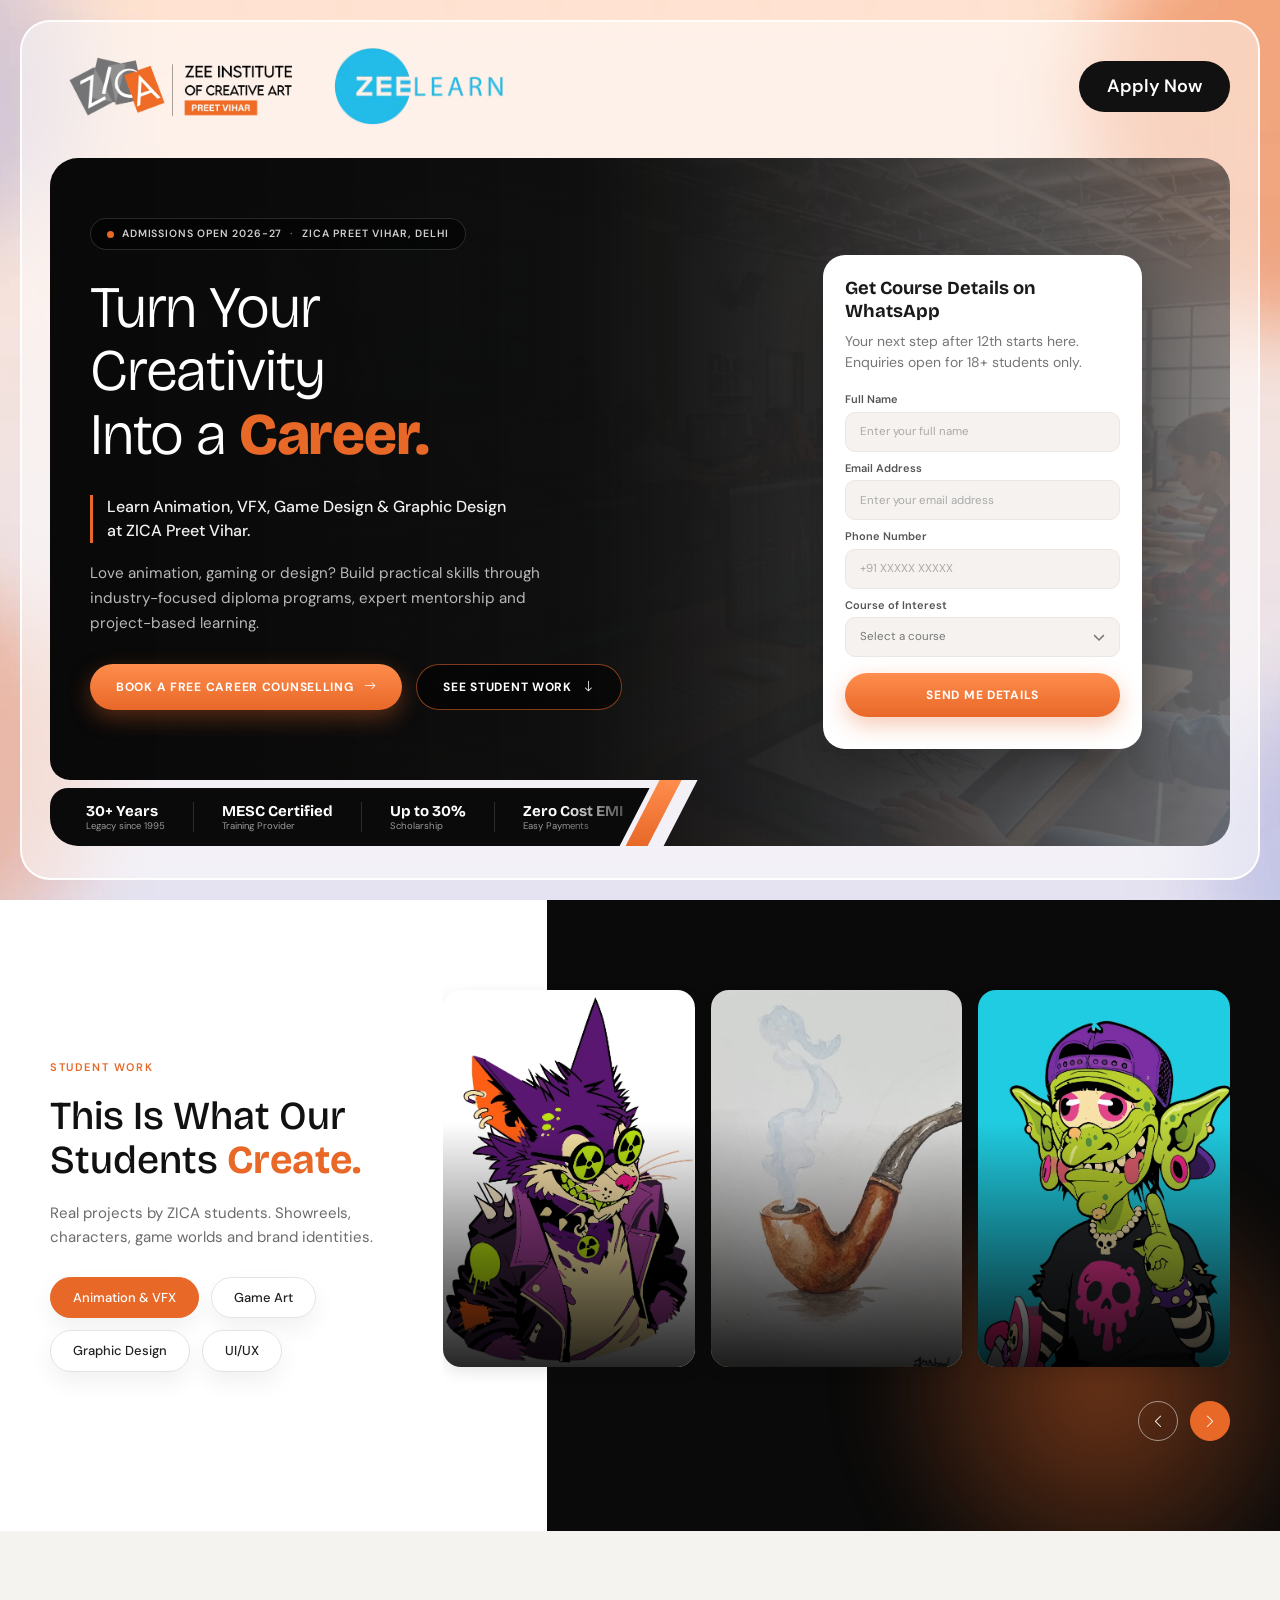
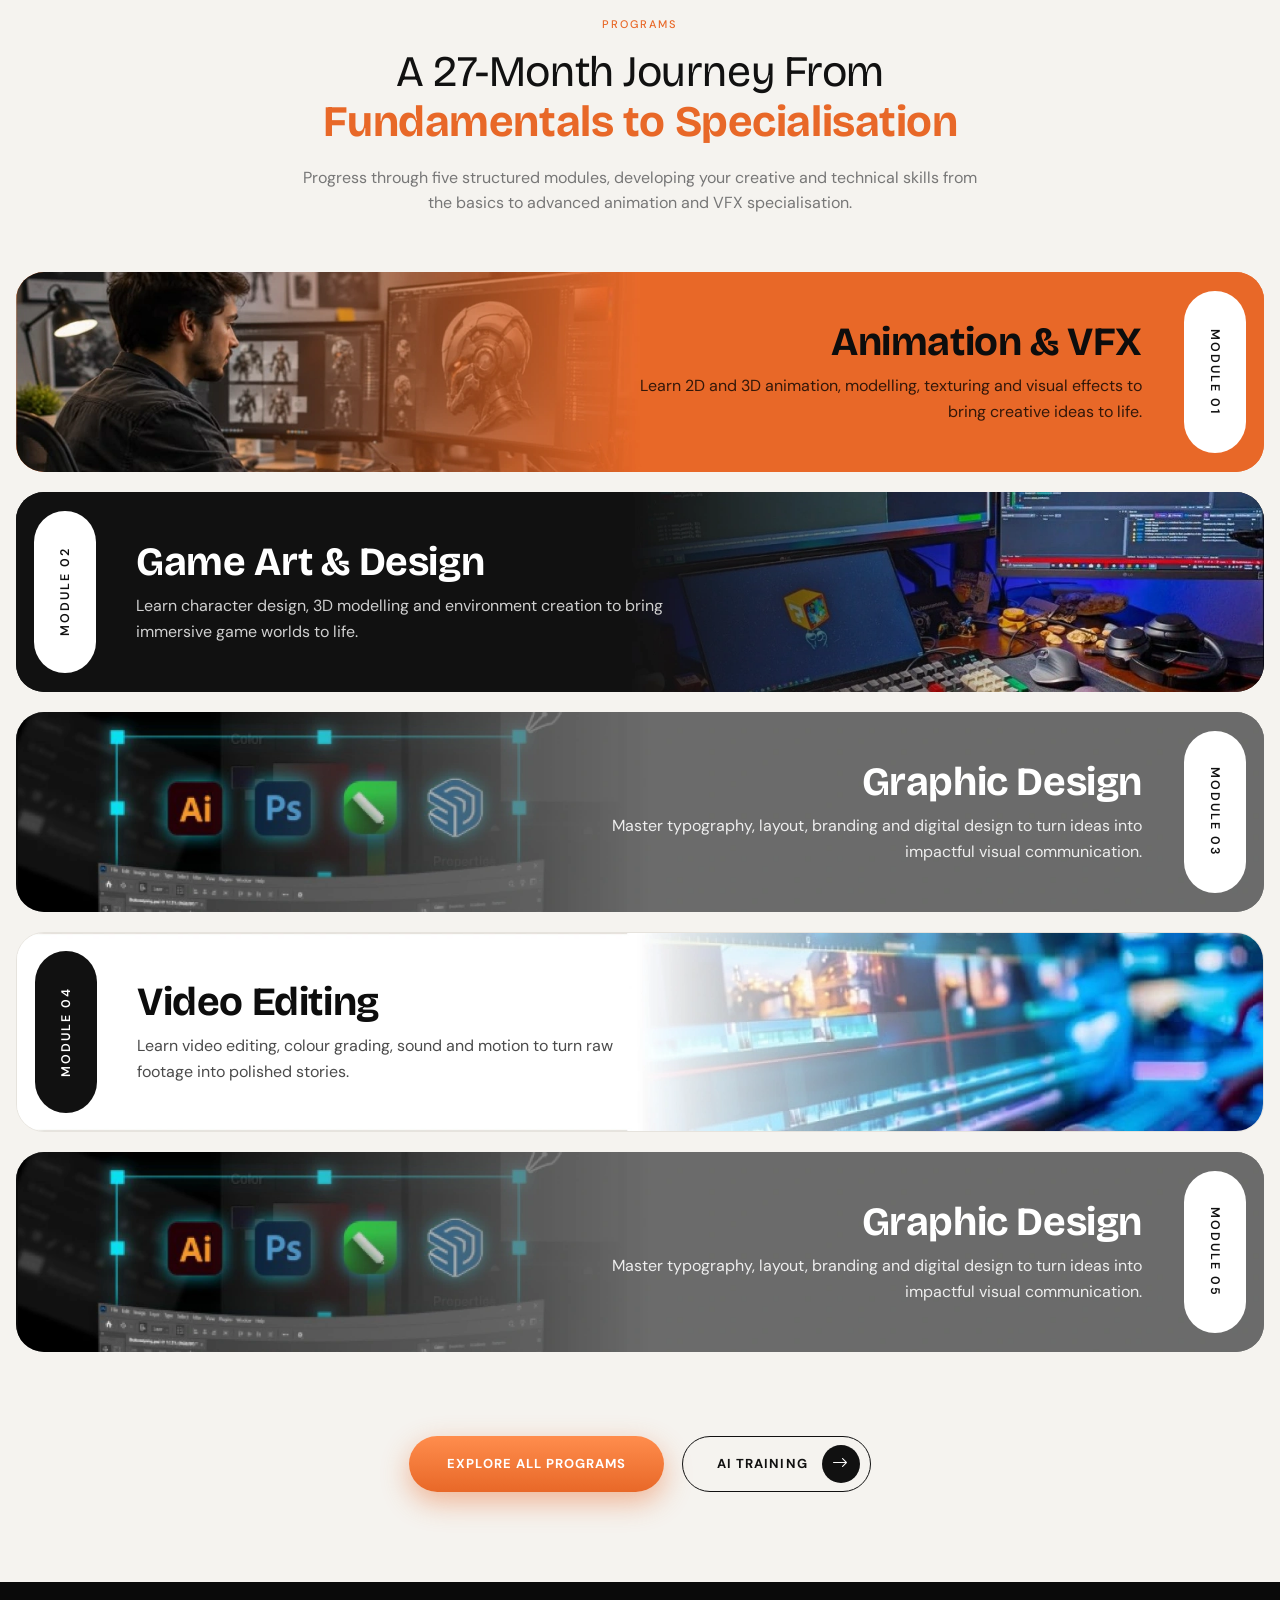
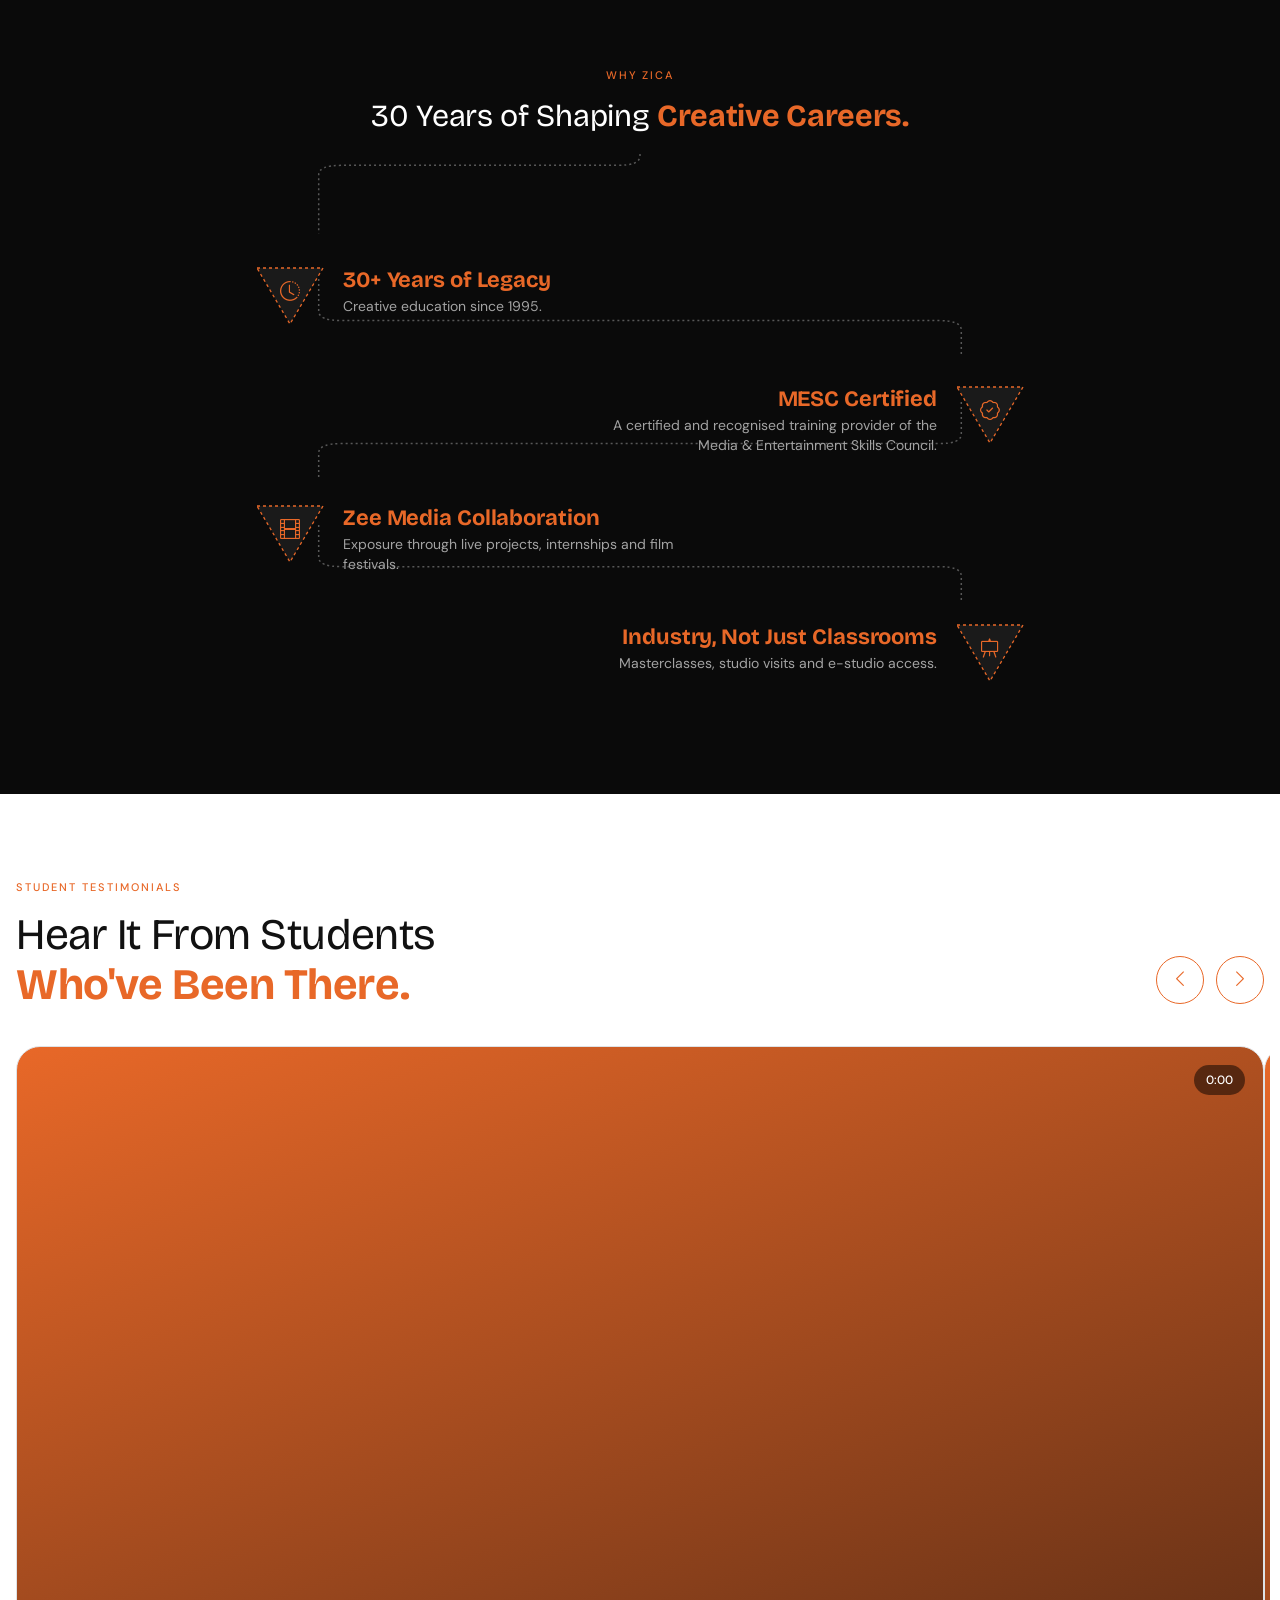
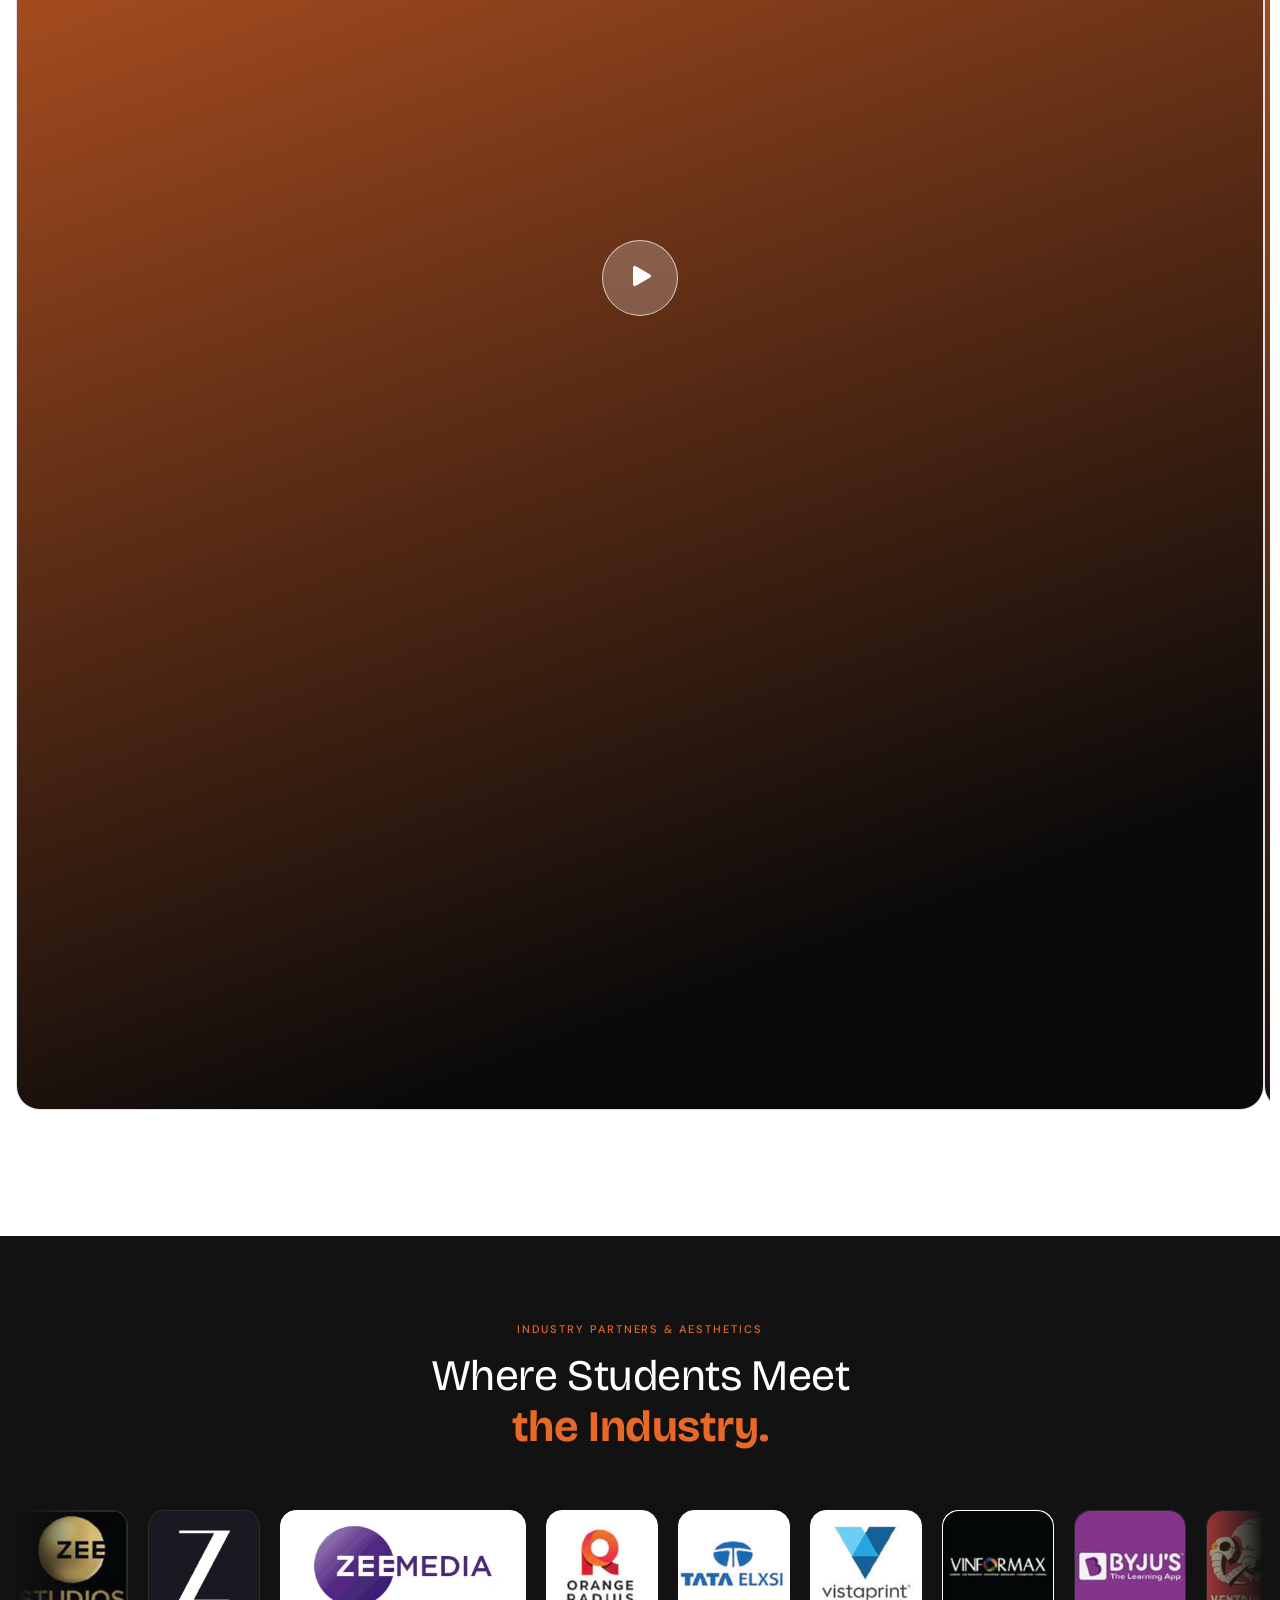
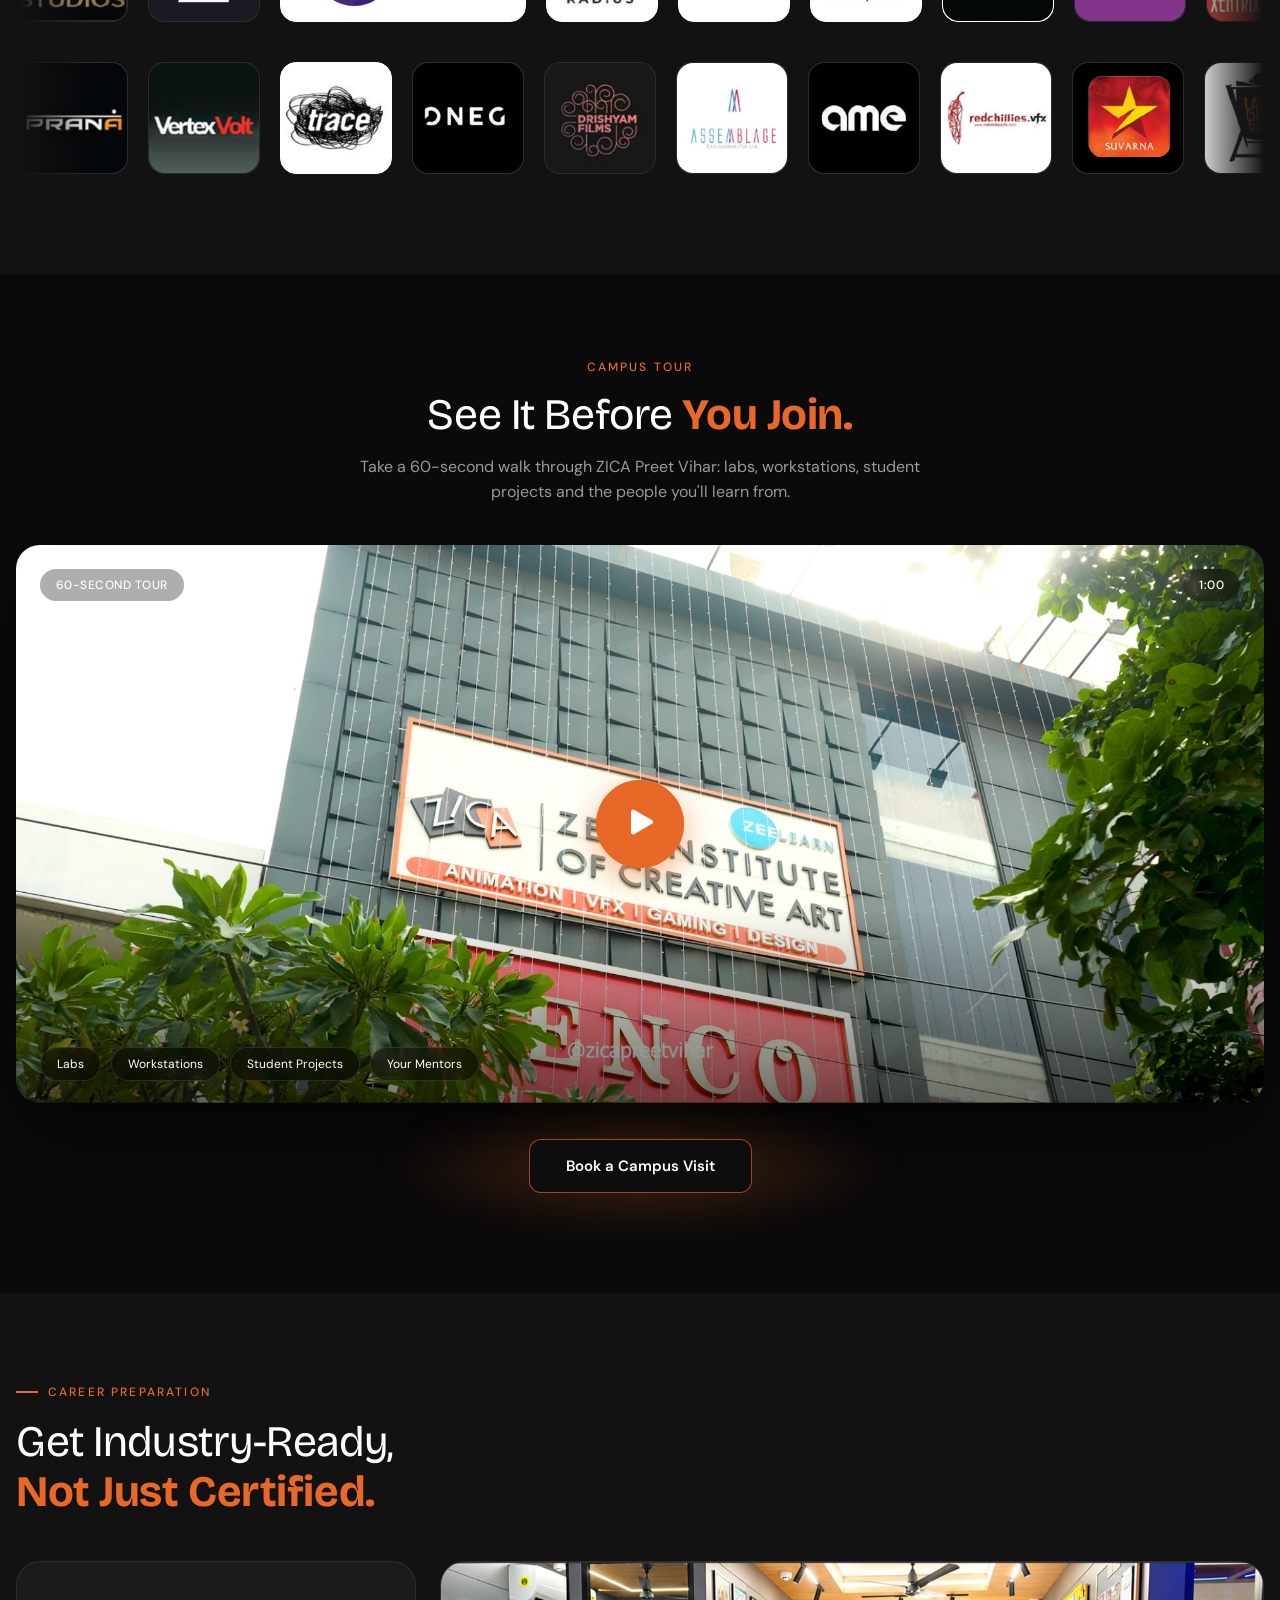
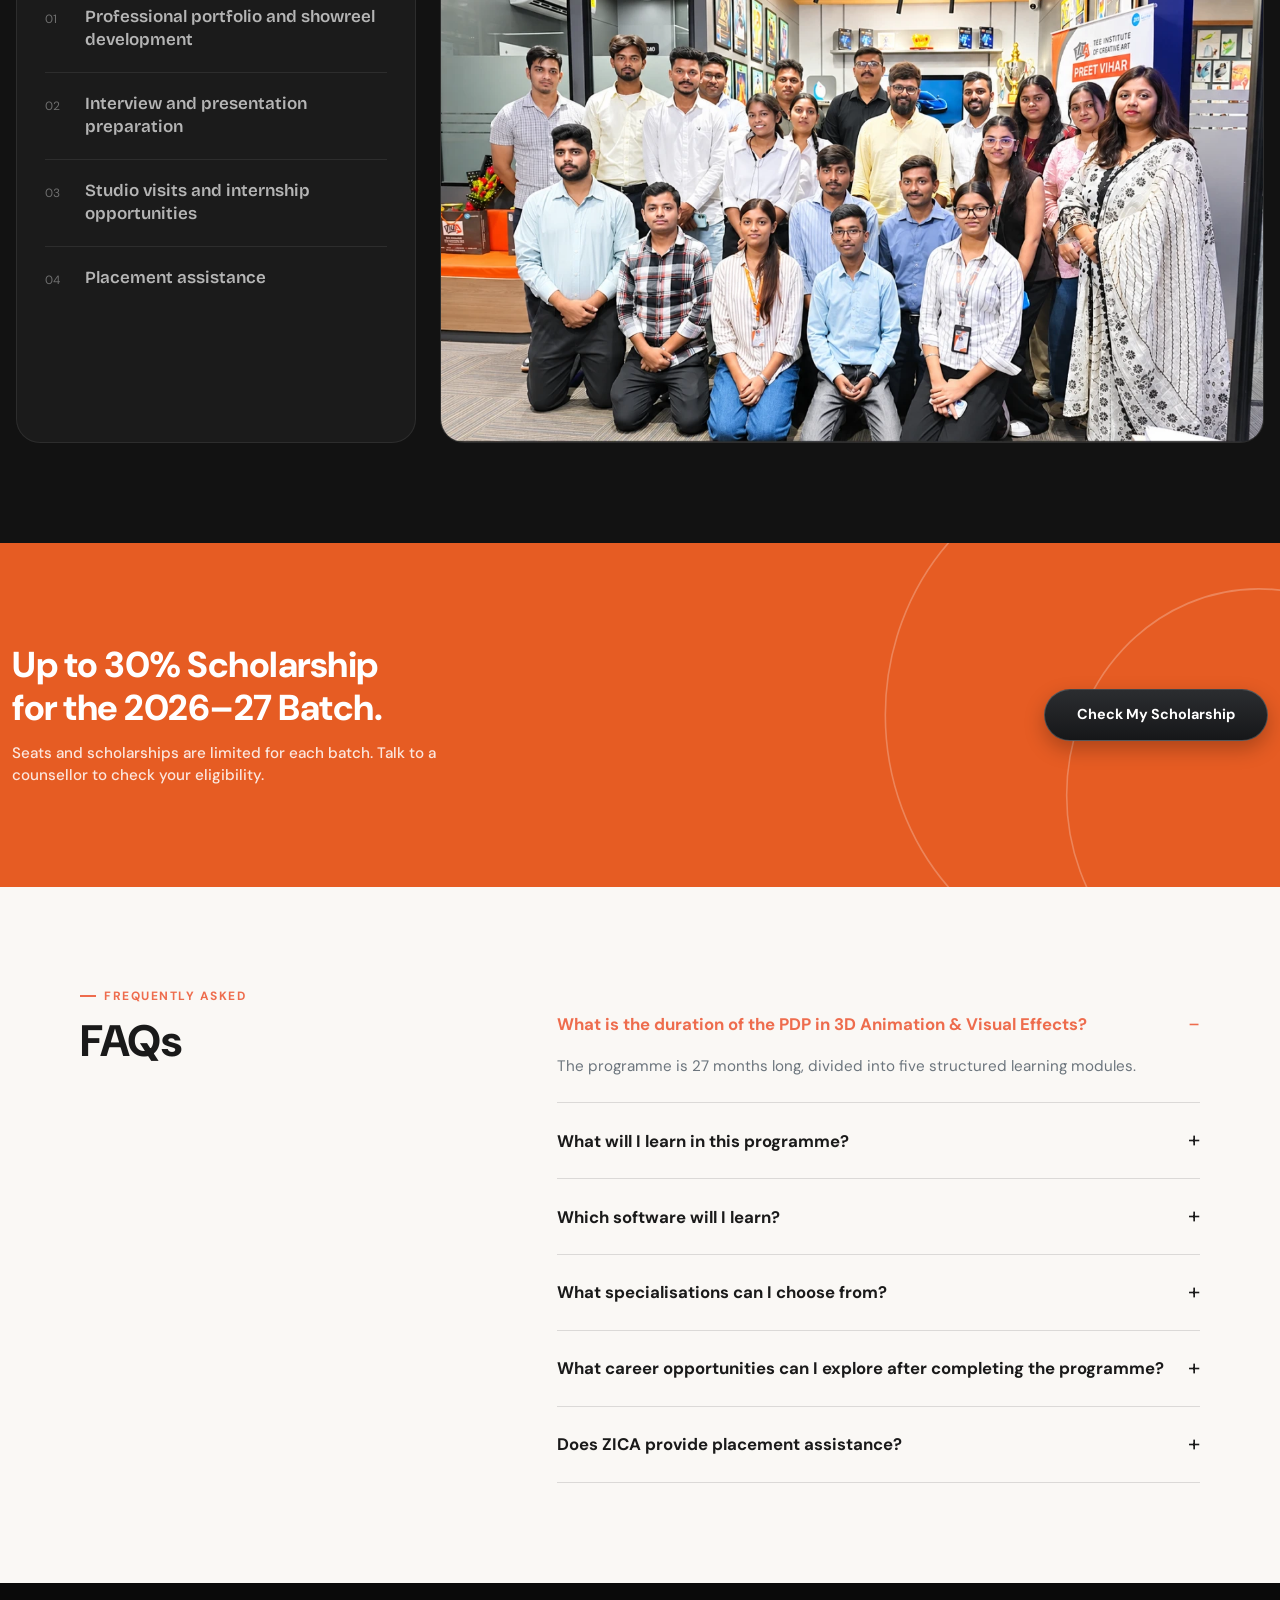
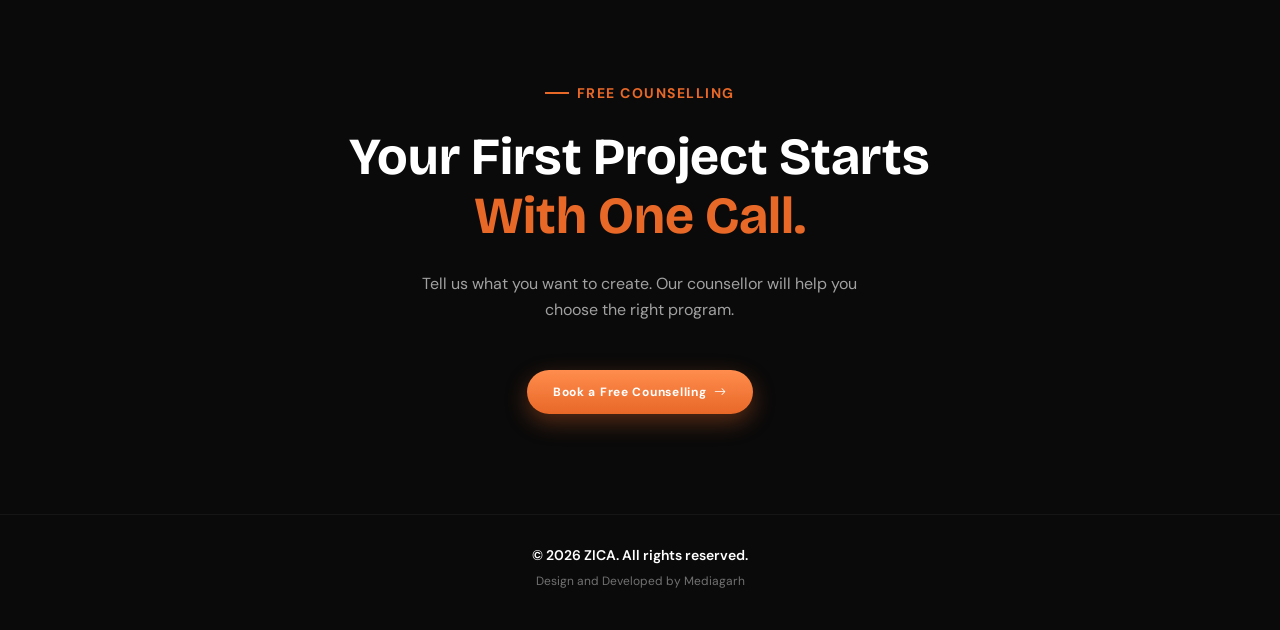
==== animation-courses/index.html @ 782e669f "add new changes" ====
<!doctype html>
<html lang="en">
  <head>
    <meta charset="UTF-8" />
    <meta name="viewport" content="width=device-width, initial-scale=1.0" />

    <!-- Primary Meta Tags -->
    <title>3D Animation &amp; VFX Courses in Delhi | ZICA Preet Vihar</title>
    <meta
      name="description"
      content="Enrol in ZICA Preet Vihar's 27-month PDP in 3D Animation & Visual Effects. Learn Maya, After Effects, Nuke, Substance Painter and more. MESC certified with placement assistance."
    />
    <meta
      name="keywords"
      content="3D animation course Delhi, VFX course Delhi, animation institute Preet Vihar, ZICA animation, visual effects course, Maya course Delhi, animation admission 2025"
    />
    <meta name="author" content="ZICA Preet Vihar" />
    <meta name="theme-color" content="#e86828" />

    <!-- Canonical -->
    <link rel="canonical" href="https://admission.zicapreetvihar.com/animation-courses/" />

    <!-- Favicon -->
    <link rel="icon" type="image/webp" href="../images/ZICA_Logo.webp" />
    <link rel="apple-touch-icon" href="../images/ZICA_Logo.webp" />

    <!-- Open Graph / Facebook -->
    <meta property="og:type" content="website" />
    <meta property="og:site_name" content="ZICA Preet Vihar" />
    <meta property="og:locale" content="en_IN" />
    <meta property="og:url" content="https://admission.zicapreetvihar.com/animation-courses/" />
    <meta property="og:title" content="3D Animation &amp; VFX Courses in Delhi | ZICA Preet Vihar" />
    <meta
      property="og:description"
      content="Enrol in ZICA Preet Vihar's 27-month PDP in 3D Animation & Visual Effects. Learn Maya, After Effects, Nuke, Substance Painter and more. MESC certified with placement assistance."
    />
    <meta property="og:image" content="https://admission.zicapreetvihar.com/images/Group_166.webp" />
    <meta property="og:image:alt" content="3D Animation and VFX course at ZICA Preet Vihar, Delhi" />

    <!-- Twitter Card -->
    <meta name="twitter:card" content="summary_large_image" />
    <meta name="twitter:title" content="3D Animation &amp; VFX Courses in Delhi | ZICA Preet Vihar" />
    <meta
      name="twitter:description"
      content="Enrol in ZICA Preet Vihar's 27-month PDP in 3D Animation & Visual Effects. Learn Maya, After Effects, Nuke, Substance Painter and more. MESC certified with placement assistance."
    />
    <meta name="twitter:image" content="https://admission.zicapreetvihar.com/images/Group_166.webp" />

    <!-- Google Tag Manager -->
    <script async src="https://www.googletagmanager.com/gtm.js?id=GTM-WV7SQ3TK"></script>
    <script>
      window.dataLayer = window.dataLayer || [];
      function gtag() {
        dataLayer.push(arguments);
      }
      gtag('js', new Date());
    </script>

    <link rel="preconnect" href="https://fonts.googleapis.com" />
    <link rel="preconnect" href="https://fonts.gstatic.com" crossorigin />
    <link
      href="https://fonts.googleapis.com/css2?family=Bricolage+Grotesque:opsz,wght@12..96,200..800&family=DM+Sans:ital,opsz,wght@0,9..40,100..1000;1,9..40,100..1000&display=swap"
      rel="stylesheet"
    />
    <!-- Bootstrap 5 CSS -->
    <link href="https://cdn.jsdelivr.net/npm/bootstrap@5.3.3/dist/css/bootstrap.min.css" rel="stylesheet" />
    <!-- Bootstrap Icons (arrows + chat icon) -->
    <link href="https://cdn.jsdelivr.net/npm/bootstrap-icons@1.11.3/font/bootstrap-icons.min.css" rel="stylesheet" />
    <!-- AOS CSS (required for animations) -->
    <link href="https://unpkg.com/aos@2.3.1/dist/aos.css" rel="stylesheet" />
    <link rel="stylesheet" href="https://cdn.jsdelivr.net/npm/swiper@11.1.14/swiper-bundle.min.css" />
    <link rel="stylesheet" href="./css/style.css" />
    <link rel="stylesheet" href="./css/responsive.css" />
  </head>
  <body>
    <!-- Google Tag Manager (noscript) -->
    <noscript>
      <iframe
        src="https://www.googletagmanager.com/ns.html?id=GTM-WV7SQ3TK"
        height="0"
        width="0"
        style="display: none; visibility: hidden"
      ></iframe>
    </noscript>

    <!-- ===== HERO SECTION ===== -->
    <section class="hero-section overflow-hidden">
      <!-- Glassmorphism Wrapper Container -->
      <div class="hero-glass-container">
        <!-- ===== HEADER / NAVBAR ===== -->
        <header class="hero-header d-flex align-items-center justify-content-between">
          <!-- Left: Logos -->
          <div class="header-logos d-flex align-items-center gap-3">
            <img src="./images/ZICA_Logo.webp" alt="ZICA Logo" class="logo-zica" />
            <img src="./images/image1.webp" alt="Zee Learn Logo" class="logo-zeelearn" />
          </div>
          <!-- Right: CTA Button -->
          <a href="#apply" class="btn-apply-now">Apply Now</a>
        </header>

        <main class="hero-wrap">
          <!-- Stage: card (with cutout) + strip sit together -->
          <div class="hero-stage">
            <!-- Main dark card (taller on the right, cutout bottom-left) -->
            <div class="hero-card">
              <div class="row align-items-center gx-lg-5 gy-4 hero-row">
                <!-- LEFT: Text -->
                <div class="col-lg-7 hero-left">
                  <span class="hero-badge" data-aos="fade-down">
                    <i class="dot"></i>
                    ADMISSIONS OPEN 2026-27
                    <span class="sep">·</span>
                    ZICA PREET VIHAR, DELHI
                  </span>

                  <h1 class="hero-title" data-aos="fade-up" data-aos-delay="100">
                    Turn Your <br />
                    Creativity <br />
                    Into a <span class="accent">Career.</span>
                  </h1>
                  <script>
                    (function () {
                      var params = new URLSearchParams(window.location.search);
                      var keyword = params.get('utm_keyword');
                      if (keyword) {
                        document.querySelector('.hero-title').textContent = decodeURIComponent(keyword);
                      }
                    })();
                  </script>
                  <p class="hero-quote" data-aos="fade-up" data-aos-delay="200">
                    Learn Animation, VFX, Game Design &amp; Graphic Design at ZICA Preet Vihar.
                  </p>

                  <p class="hero-desc" data-aos="fade-up" data-aos-delay="300">
                    Love animation, gaming or design? Build practical skills through industry-focused diploma programs,
                    expert mentorship and project-based learning.
                  </p>

                  <div class="hero-btns" data-aos="fade-up" data-aos-delay="400">
                    <a href="#enquiryForm" class="btn-orange">
                      BOOK A FREE CAREER COUNSELLING
                      <i class="bi bi-arrow-right"></i>
                    </a>
                    <a href="#enquiryForm" class="btn-outline-dark2">
                      SEE STUDENT WORK
                      <i class="bi bi-arrow-down"></i>
                    </a>
                  </div>
                </div>

                <!-- RIGHT: Form -->
                <div class="col-lg-5 col-xl-4 ms-xl-auto">
                  <div class="form-card" id="form" data-aos="fade-left" data-aos-delay="300">
                    <h3 class="form-title">Get Course Details on WhatsApp</h3>
                    <p class="form-tagline">
                      Your next step after 12th starts here. Enquiries open for 18+ students only.
                    </p>
                    <form id="enquiryForm">
                      <!-- page url is filled automatically by JS -->
                      <input type="hidden" name="page_url" id="pageUrl" />

                      <div class="mb-2">
                        <label class="form-label-sm">Full Name</label>
                        <input type="text" class="form-input" name="name" placeholder="Enter your full name" required />
                      </div>

                      <div class="mb-2">
                        <label class="form-label-sm">Email Address</label>
                        <input
                          type="email"
                          class="form-input"
                          name="email"
                          placeholder="Enter your email address"
                          required
                        />
                      </div>

                      <div class="mb-2">
                        <label class="form-label-sm">Phone Number</label>
                        <input
                          type="tel"
                          class="form-input"
                          name="phone"
                          placeholder="+91 XXXXX XXXXX"
                          pattern="[0-9+\s]{10,15}"
                          required
                        />
                      </div>

                      <div class="mb-3">
                        <label class="form-label-sm">Course of Interest</label>
                        <select class="form-input form-select-custom" name="course" required>
                          <option value="" selected disabled>Select a course</option>
                          <option value="Animation & VFX">Animation &amp; VFX</option>
                          <option value="Game Design">Game Design</option>
                          <option value="Graphic Design">Graphic Design</option>
                          <option value="Video Editing">Video Editing</option>
                        </select>
                      </div>

                      <button type="submit" id="submitBtn" class="btn-orange w-100 justify-content-center">
                        SEND ME DETAILS
                      </button>

                      <p id="formMsg" class="mt-2 mb-0 text-center" style="font-size: 13px"></p>
                    </form>
                  </div>
                </div>
              </div>
            </div>

            <!-- Strip that lives inside the cutout (desktop) / below card (mobile) -->
            <div class="hero-bottom" data-aos="fade-up" data-aos-delay="200">
              <div class="stats-strip">
                <div class="marquee">
                  <div class="marquee-track">
                    <!-- 4 identical groups; animation moves -25% = seamless loop -->
                    <div class="marquee-group">
                      <div class="stat"><strong>30+ Years</strong><span>Legacy since 1995</span></div>
                      <div class="stat"><strong>MESC Certified</strong><span>Training Provider</span></div>
                      <div class="stat"><strong>Up to 30%</strong><span>Scholarship</span></div>
                      <div class="stat"><strong>Zero Cost EMI</strong><span>Easy Payments</span></div>
                    </div>
                    <div class="marquee-group" aria-hidden="true">
                      <div class="stat"><strong>30+ Years</strong><span>Legacy since 1995</span></div>
                      <div class="stat"><strong>MESC Certified</strong><span>Training Provider</span></div>
                      <div class="stat"><strong>Up to 30%</strong><span>Scholarship</span></div>
                      <div class="stat"><strong>Zero Cost EMI</strong><span>Easy Payments</span></div>
                    </div>
                    <div class="marquee-group" aria-hidden="true">
                      <div class="stat"><strong>30+ Years</strong><span>Legacy since 1995</span></div>
                      <div class="stat"><strong>MESC Certified</strong><span>Training Provider</span></div>
                      <div class="stat"><strong>Up to 30%</strong><span>Scholarship</span></div>
                      <div class="stat"><strong>Zero Cost EMI</strong><span>Easy Payments</span></div>
                    </div>
                    <div class="marquee-group" aria-hidden="true">
                      <div class="stat"><strong>30+ Years</strong><span>Legacy since 1995</span></div>
                      <div class="stat"><strong>MESC Certified</strong><span>Training Provider</span></div>
                      <div class="stat"><strong>Up to 30%</strong><span>Scholarship</span></div>
                      <div class="stat"><strong>Zero Cost EMI</strong><span>Easy Payments</span></div>
                    </div>
                  </div>
                </div>
              </div>

              <!-- Orange slanted bars sitting inside the cutout gap (desktop only) -->
              <i class="slant-bar slant-bar-1"></i>
            </div>
          </div>
        </main>
      </div>
      <!-- /hero-glass-container -->
    </section>
    <!-- /hero-section -->
    <section class="student-work overflow-hidden" id="studentWork">
      <div class="custom-container">
        <div class="row align-items-center g-4 g-lg-0">
          <!-- LEFT CONTENT -->
          <div class="col-lg-4 sw-content" data-aos="fade-right">
            <span class="sw-eyebrow">Student Work</span>
            <h2 class="sw-title">This Is What Our Students <span class="sw-accent">Create.</span></h2>
            <p class="sw-text">
              Real projects by ZICA students. Showreels, characters, game worlds and brand identities.
            </p>

            <div class="sw-pills">
              <span class="sw-pill">Animation &amp; VFX</span>
              <span class="sw-pill">Game Art</span>
              <span class="sw-pill">Graphic Design</span>
              <span class="sw-pill">UI/UX</span>
            </div>
          </div>

          <!-- RIGHT SLIDER -->
          <div class="col-lg-8" data-aos="fade-left">
            <div class="sw-slider">
              <div class="sw-viewport">
                <div class="sw-track" id="swTrack">
                  <!-- Card 1 -->
                  <article class="sw-card">
                    <img
                      class="sw-video"
                      src="images/student-art-1.webp"
                      alt="Neon Dusk — 3D Showreel"
                      loading="lazy"
                    />
                  </article>

                  <!-- Card 2 -->
                  <article class="sw-card">
                    <img class="sw-video" src="images/student-art-2.webp" alt="Skyforge — Game World" loading="lazy" />
                  </article>

                  <!-- Card 3 -->
                  <article class="sw-card">
                    <img
                      class="sw-video"
                      src="images/student-art-3.webp"
                      alt="Aurora — Brand Identity"
                      loading="lazy"
                    />
                  </article>

                  <!-- Card 4 -->
                  <article class="sw-card">
                    <img class="sw-video" src="images/student-art-4.webp" alt="Pulse — App Design" loading="lazy" />
                  </article>
                </div>
              </div>

              <!-- ARROWS -->
              <div class="sw-arrows">
                <button type="button" class="sw-arrow sw-arrow--prev" id="swPrev" aria-label="Previous">
                  <i class="bi bi-chevron-left"></i>
                </button>
                <button type="button" class="sw-arrow sw-arrow--next" id="swNext" aria-label="Next">
                  <i class="bi bi-chevron-right"></i>
                </button>
              </div>
            </div>
          </div>
        </div>
      </div>
    </section>

    <section class="prog-section overflow-hidden" id="programs">
      <div class="container-1320">
        <!-- Heading -->
        <div class="prog-head text-center" data-aos="fade-up">
          <span class="prog-tag">PROGRAMS</span>
          <h2 class="prog-title">
            A 27-Month Journey From<br />
            <span class="accent"> Fundamentals to Specialisation</span>
          </h2>
          <p class="prog-sub">
            Progress through five structured modules, developing your creative and technical skills from the basics to
            advanced animation and VFX specialisation.
          </p>
        </div>

        <!-- Cards -->
        <div class="prog-list">
          <!-- 01 : orange / photo LEFT / badge RIGHT -->
          <a href="#" class="prog-card prog-card--orange prog-card--img-left" data-aos="fade-up">
            <img class="prog-bg" src="images/animation-img-1.webp" alt="" loading="lazy" />
            <span class="prog-badge">MODULE 01</span>
            <div class="prog-content">
              <h3 class="prog-card-title">Animation &amp; VFX</h3>
              <p class="prog-desc">
                Learn 2D and 3D animation, modelling, texturing and visual effects to bring creative ideas to life.
              </p>
            </div>
          </a>

          <!-- 02 : dark / photo RIGHT / badge LEFT -->
          <a href="#" class="prog-card prog-card--dark prog-card--img-right" data-aos="fade-up" data-aos-delay="100">
            <img class="prog-bg" src="images/animation-img-2.webp" alt="" loading="lazy" />
            <span class="prog-badge">MODULE 02</span>
            <div class="prog-content">
              <h3 class="prog-card-title">Game Art &amp; Design</h3>
              <p class="prog-desc">
                Learn character design, 3D modelling and environment creation to bring immersive game worlds to life.
              </p>
            </div>
          </a>

          <!-- 03 : gray / photo LEFT / badge RIGHT -->
          <a href="#" class="prog-card prog-card--gray prog-card--img-left" data-aos="fade-up" data-aos-delay="200">
            <img class="prog-bg" src="images/animation-img-3.webp" alt="" loading="lazy" />
            <span class="prog-badge">MODULE 03</span>
            <div class="prog-content">
              <h3 class="prog-card-title">Graphic Design</h3>
              <p class="prog-desc">
                Master typography, layout, branding and digital design to turn ideas into impactful visual
                communication.
              </p>
            </div>
          </a>

          <!-- 04 : white / photo RIGHT / badge LEFT -->
          <a href="#" class="prog-card prog-card--white prog-card--img-right" data-aos="fade-up" data-aos-delay="300">
            <img class="prog-bg" src="images/animation-img-4.webp" alt="" loading="lazy" />
            <span class="prog-badge">MODULE 04</span>
            <div class="prog-content">
              <h3 class="prog-card-title">Video Editing</h3>
              <p class="prog-desc">
                Learn video editing, colour grading, sound and motion to turn raw footage into polished stories.
              </p>
            </div>
          </a>
          <!-- 05: white / photo RIGHT / badge LEFT -->
          <a href="#" class="prog-card prog-card--gray prog-card--img-left" data-aos="fade-up" data-aos-delay="200">
            <img class="prog-bg" src="images/animation-img-3.webp" alt="" loading="lazy" />
            <span class="prog-badge">MODULE 05</span>
            <div class="prog-content">
              <h3 class="prog-card-title">Graphic Design</h3>
              <p class="prog-desc">
                Master typography, layout, branding and digital design to turn ideas into impactful visual
                communication.
              </p>
            </div>
          </a>
        </div>

        <!-- More programs -->
        <div class="prog-more text-center" data-aos="fade-up">
          <div class="prog-btns">
            <a href="#" class="prog-btn prog-btn--orange">EXPLORE ALL PROGRAMS</a>
            <a href="#" class="prog-btn prog-btn--outline">
              AI TRAINING
              <span class="prog-btn-icon"><i class="bi bi-arrow-right"></i></span>
            </a>
          </div>
        </div>
      </div>
    </section>
    <section class="why-section overflow-hidden" id="why-zica">
      <div class="container-1320">
        <div class="why-head" data-aos="fade-up">
          <span class="why-tag">WHY ZICA</span>
          <h2 class="why-title">30 Years of Shaping <span class="accent">Creative Careers.</span></h2>
        </div>

        <div class="why-timeline">
          <div class="why-line" data-aos="fade-in" data-aos-duration="1200">
            <picture>
              <source media="(max-width: 767.98px)" srcset="images/why-line-mobile.svg" />
              <img src="images/why-line.svg" alt="" />
            </picture>
          </div>

          <div class="why-item why-item--1" data-aos="fade-right">
            <div class="why-tri">
              <svg viewBox="0 0 68 58" preserveAspectRatio="none" aria-hidden="true">
                <polygon points="1,1 67,1 34,57" />
              </svg>
              <span class="why-icon"><i class="bi bi-clock-history"></i></span>
            </div>
            <div class="why-text">
              <h3 class="why-item-title">30+ Years of Legacy</h3>
              <p class="why-desc">Creative education since 1995.</p>
            </div>
          </div>

          <div class="why-item why-item--2 is-right" data-aos="fade-left">
            <div class="why-tri">
              <svg viewBox="0 0 68 58" preserveAspectRatio="none" aria-hidden="true">
                <polygon points="1,1 67,1 34,57" />
              </svg>
              <span class="why-icon"><i class="bi bi-patch-check"></i></span>
            </div>
            <div class="why-text">
              <h3 class="why-item-title">MESC Certified</h3>
              <p class="why-desc">
                A certified and recognised training provider of the Media &amp; Entertainment Skills Council.
              </p>
            </div>
          </div>

          <div class="why-item why-item--3" data-aos="fade-right">
            <div class="why-tri">
              <svg viewBox="0 0 68 58" preserveAspectRatio="none" aria-hidden="true">
                <polygon points="1,1 67,1 34,57" />
              </svg>
              <span class="why-icon"><i class="bi bi-film"></i></span>
            </div>
            <div class="why-text">
              <h3 class="why-item-title">Zee Media Collaboration</h3>
              <p class="why-desc">Exposure through live projects, internships and film festivals.</p>
            </div>
          </div>

          <div class="why-item why-item--4 is-right" data-aos="fade-left">
            <div class="why-tri">
              <svg viewBox="0 0 68 58" preserveAspectRatio="none" aria-hidden="true">
                <polygon points="1,1 67,1 34,57" />
              </svg>
              <span class="why-icon"><i class="bi bi-easel"></i></span>
            </div>
            <div class="why-text">
              <h3 class="why-item-title">Industry, Not Just Classrooms</h3>
              <p class="why-desc">Masterclasses, studio visits and e-studio access.</p>
            </div>
          </div>
        </div>
      </div>
    </section>

    <section class="tm-section overflow-hidden" id="testimonials">
      <div class="container-1320">
        <!-- Heading + arrows (arrows sit at the right end) -->
        <div class="tm-head" data-aos="fade-up">
          <div class="tm-head-text">
            <span class="tm-tag">STUDENT TESTIMONIALS</span>
            <h2 class="tm-title">
              Hear It From Students<br />
              <span class="accent">Who've Been There.</span>
            </h2>
          </div>

          <div class="tm-arrows">
            <button type="button" class="tm-arrow tm-prev" aria-label="Previous video">
              <i class="bi bi-chevron-left"></i>
            </button>
            <button type="button" class="tm-arrow tm-next" aria-label="Next video">
              <i class="bi bi-chevron-right"></i>
            </button>
          </div>
        </div>

        <!-- Video slider -->
        <div class="swiper tm-swiper" data-aos="fade-up" data-aos-delay="150">
          <div class="swiper-wrapper">
            <!-- ONE SLIDE = copy this block. Just change the video src -->
            <div class="swiper-slide">
              <div class="tm-card border">
                <video
                  class="tm-video"
                  src="images/test-video-1.mp4#t=0.1"
                  preload="metadata"
                  playsinline
                  disablepictureinpicture
                  controlslist="nodownload noplaybackrate noremoteplayback"
                  oncontextmenu="return false;"
                ></video>
                <span class="tm-time">0:00</span>
                <button type="button" class="tm-play" aria-label="Play video">
                  <i class="bi bi-play-fill"></i>
                </button>
              </div>
            </div>

            <div class="swiper-slide">
              <div class="tm-card border">
                <video
                  class="tm-video"
                  src="images/test-video-2.mp4#t=0.1"
                  preload="metadata"
                  playsinline
                  disablepictureinpicture
                  controlslist="nodownload noplaybackrate noremoteplayback"
                  oncontextmenu="return false;"
                ></video>
                <span class="tm-time">0:00</span>
                <button type="button" class="tm-play" aria-label="Play video">
                  <i class="bi bi-play-fill"></i>
                </button>
              </div>
            </div>

            <div class="swiper-slide">
              <div class="tm-card border">
                <video
                  class="tm-video"
                  src="images/test-video-3.mp4#t=0.1"
                  preload="metadata"
                  playsinline
                  disablepictureinpicture
                  controlslist="nodownload noplaybackrate noremoteplayback"
                  oncontextmenu="return false;"
                ></video>
                <span class="tm-time">0:00</span>
                <button type="button" class="tm-play" aria-label="Play video">
                  <i class="bi bi-play-fill"></i>
                </button>
              </div>
            </div>

            <div class="swiper-slide">
              <div class="tm-card border">
                <video
                  class="tm-video"
                  src="images/test-video-4.mp4#t=0.1"
                  preload="metadata"
                  playsinline
                  disablepictureinpicture
                  controlslist="nodownload noplaybackrate noremoteplayback"
                  oncontextmenu="return false;"
                ></video>
                <span class="tm-time">0:00</span>
                <button type="button" class="tm-play" aria-label="Play video">
                  <i class="bi bi-play-fill"></i>
                </button>
              </div>
            </div>
          </div>
        </div>

        <!-- Dots below the videos -->
        <div class="swiper-pagination tm-pagination"></div>
      </div>
    </section>

    <section class="partners-section overflow-hidden" id="partners">
      <div class="container-1320">
        <div class="partners-head text-center" data-aos="fade-up">
          <span class="partners-tag">INDUSTRY PARTNERS &amp; AESTHETICS</span>
          <h2 class="partners-title">
            Where Students Meet<br />
            <span class="accent">the Industry.</span>
          </h2>
        </div>

        <div class="logo-rows" data-aos="fade-up" data-aos-delay="150">
          <!-- ROW 1 : moves LEFT -->
          <div class="logo-row logo-row-left">
            <div class="logo-track">
              <div class="logo-group">
                <!--
              ONE LOGO = copy one <div class="logo-tile">
              - add class "light" for a white tile
              - add class "wide" for wide logos (like Zee Media)
              Add as many as you want. JS repeats them automatically for a seamless loop.
            -->
                <div class="logo-tile">
                  <img src="images/logo-img-1.webp" alt="Partner 1" />
                </div>
                <div class="logo-tile">
                  <img src="images/logo-img-2.webp" alt="Partner 2" />
                </div>
                <div class="logo-tile light wide">
                  <img src="images/logo-img-3.webp" alt="Partner 3" />
                </div>
                <div class="logo-tile light">
                  <img src="images/logo-img-4.webp" alt="Partner 4" />
                </div>
                <div class="logo-tile light">
                  <img src="images/logo-img-5.webp" alt="Partner 5" />
                </div>
                <div class="logo-tile light">
                  <img src="images/logo-img-6.webp" alt="Partner 6" />
                </div>
                <div class="logo-tile light">
                  <img src="images/logo-img-7.webp" alt="Partner 7" />
                </div>
                <div class="logo-tile">
                  <img src="images/logo-img-8.webp" alt="Partner 8" />
                </div>
                <div class="logo-tile">
                  <img src="images/logo-img-9.webp" alt="Partner 9" />
                </div>
                <div class="logo-tile">
                  <img src="images/logo-img-10.webp" alt="Partner 10" />
                </div>
                <div class="logo-tile">
                  <img src="images/logo-img-11.webp" alt="Partner 11" />
                </div>
                <div class="logo-tile light">
                  <img src="images/logo-img-12.webp" alt="Partner 12" />
                </div>
              </div>
            </div>
          </div>

          <!-- ROW 2 : moves RIGHT -->
          <div class="logo-row logo-row-right">
            <div class="logo-track">
              <div class="logo-group">
                <div class="logo-tile">
                  <img src="images/logo-img-13.webp" alt="Partner 13" />
                </div>
                <div class="logo-tile">
                  <img src="images/logo-img-14.webp" alt="Partner 14" />
                </div>
                <div class="logo-tile light">
                  <img src="images/logo-img-15.webp" alt="Partner 15" />
                </div>
                <div class="logo-tile">
                  <img src="images/logo-img-16.webp" alt="Partner 16" />
                </div>
                <div class="logo-tile">
                  <img src="images/logo-img-17.webp" alt="Partner 16" />
                </div>
                <div class="logo-tile">
                  <img src="images/logo-img-18.webp" alt="Partner 16" />
                </div>
                <div class="logo-tile">
                  <img src="images/logo-img-19.webp" alt="Partner 16" />
                </div>
                <div class="logo-tile">
                  <img src="images/logo-img-20.webp" alt="Partner 16" />
                </div>
                <div class="logo-tile">
                  <img src="images/logo-img-21.webp" alt="Partner 16" />
                </div>
                <div class="logo-tile">
                  <img src="images/logo-img-22.webp" alt="Partner 16" />
                </div>
                <div class="logo-tile">
                  <img src="images/logo-img-23.webp" alt="Partner 16" />
                </div>
                <div class="logo-tile">
                  <img src="images/logo-img-24.webp" alt="Partner 16" />
                </div>
                <div class="logo-tile">
                  <img src="images/logo-img-25.webp" alt="Partner 16" />
                </div>
                <div class="logo-tile">
                  <img src="images/logo-img-26.webp" alt="Partner 16" />
                </div>
                <div class="logo-tile">
                  <img src="images/logo-img-27.webp" alt="Partner 16" />
                </div>
                <div class="logo-tile">
                  <img src="images/logo-img-28.webp" alt="Partner 16" />
                </div>
                <div class="logo-tile">
                  <img src="images/logo-img-29.webp" alt="Partner 16" />
                </div>
                <div class="logo-tile">
                  <img src="images/logo-img-30.webp" alt="Partner 16" />
                </div>
                <div class="logo-tile">
                  <img src="images/logo-img-31.webp" alt="Partner 16" />
                </div>
              </div>
            </div>
          </div>
        </div>
      </div>
    </section>

    <section class="campus-section overflow-hidden" id="campus-tour">
      <div class="container-1320">
        <!-- Heading -->
        <div class="campus-head text-center" data-aos="fade-up">
          <span class="campus-tag">CAMPUS TOUR</span>
          <h2 class="campus-title">See It Before <span class="accent">You Join.</span></h2>
          <p class="campus-sub">
            Take a 60-second walk through ZICA Preet Vihar: labs, workstations, student projects and the people you'll
            learn from.
          </p>
        </div>

        <!-- Custom video -->
        <div class="campus-video" id="campusVideoWrap" data-aos="fade-up" data-aos-delay="150">
          <video
            id="campusVideo"
            class="campus-video-el"
            src="images/zica-video-2.mp4"
            poster="./images/zica-poster-img.webp"
            preload="metadata"
            playsinline
            disablepictureinpicture
            controlslist="nodownload noplaybackrate noremoteplayback"
            oncontextmenu="return false;"
          ></video>

          <span class="campus-badge campus-badge-left">60-SECOND TOUR</span>
          <span class="campus-badge campus-badge-right" id="campusTime">1:00</span>

          <!-- Custom play button -->
          <button type="button" class="campus-play" id="campusPlay" aria-label="Play campus tour video">
            <i class="bi bi-play-fill"></i>
          </button>

          <!-- Chips -->
          <div class="campus-chips">
            <span>Labs</span>
            <span>Workstations</span>
            <span>Student Projects</span>
            <span>Your Mentors</span>
          </div>
        </div>

        <!-- Glowing CTA -->
        <div class="campus-cta text-center" data-aos="fade-up" data-aos-delay="250">
          <a href="#enquiryForm" class="campus-btn">Book a Campus Visit</a>
        </div>
      </div>
    </section>

    <section class="career-section overflow-hidden" id="career-preparation">
      <div class="container-1320">
        <div class="career-head" data-aos="fade-up">
          <div class="career-tag"><span class="dash"></span>CAREER PREPARATION</div>
          <h2 class="career-title">
            Get Industry-Ready,<br />
            <span class="accent">Not Just Certified.</span>
          </h2>
        </div>

        <div class="row g-3 g-lg-4 align-items-stretch">
          <!-- List -->
          <div class="col-lg-4" data-aos="fade-right" data-aos-delay="100">
            <div class="career-list" id="careerList">
              <button type="button" class="career-item">
                <span class="num">01</span>
                <span class="txt">Professional portfolio and showreel development</span>
              </button>
              <button type="button" class="career-item">
                <span class="num">02</span>
                <span class="txt">Interview and presentation preparation</span>
              </button>
              <button type="button" class="career-item">
                <span class="num">03</span>
                <span class="txt">Studio visits and internship opportunities</span>
              </button>
              <button type="button" class="career-item">
                <span class="num">04</span>
                <span class="txt">Placement assistance</span>
              </button>
            </div>
          </div>

          <!-- Image (replace src with your image) -->
          <div class="col-lg-8" data-aos="fade-left" data-aos-delay="200">
            <div class="career-image">
              <img src="images/staff-img-1.webp" alt="ZICA Preet Vihar students and mentors" loading="lazy" />
            </div>
          </div>
        </div>
      </div>
    </section>
    <section class="scholarship-section overflow-hidden">
      <div class="container scholarship-container max-w-1320px">
        <div class="row align-items-center gy-4">
          <!-- Left Content -->
          <div class="col-lg-8" data-aos="fade-right" data-aos-duration="1000" data-aos-once="true">
            <h2 class="scholarship-title">Up to 30% Scholarship<br />for the 2026–27 Batch.</h2>
            <p class="scholarship-subtitle">
              Seats and scholarships are limited for each batch. Talk to a counsellor to check your eligibility.
            </p>
          </div>

          <!-- Right Action Button -->
          <div
            class="col-lg-4 text-lg-end text-start"
            data-aos="fade-left"
            data-aos-duration="1000"
            data-aos-delay="200"
            data-aos-once="true"
          >
            <a href="#" class="btn-scholarship">Check My Scholarship</a>
          </div>
        </div>
      </div>
    </section>
    <section class="faq-section overflow-hidden">
      <div class="container custom-container max-w-1320px">
        <div class="row gy-5">
          <!-- Left Column: Title -->
          <div class="col-lg-5" data-aos="fade-right" data-aos-duration="1000" data-aos-once="true">
            <div class="faq-subheading">Frequently Asked</div>
            <h2 class="faq-title">FAQs</h2>
          </div>

          <!-- Right Column: Accordion -->
          <div class="col-lg-7" data-aos="fade-left" data-aos-duration="1000" data-aos-delay="200" data-aos-once="true">
            <div class="accordion custom-accordion" id="faqAccordion">
              <!-- Item 1 (Expanded by Default) -->
              <div
                class="accordion-item"
                data-aos="fade-up"
                data-aos-duration="800"
                data-aos-delay="300"
                data-aos-once="true"
              >
                <h3 class="accordion-header" id="headingOne">
                  <button
                    class="accordion-button"
                    type="button"
                    data-bs-toggle="collapse"
                    data-bs-target="#collapseOne"
                    aria-expanded="true"
                    aria-controls="collapseOne"
                  >
                    What is the duration of the PDP in 3D Animation &amp; Visual Effects?
                  </button>
                </h3>
                <div
                  id="collapseOne"
                  class="accordion-collapse collapse show"
                  aria-labelledby="headingOne"
                  data-bs-parent="#faqAccordion"
                >
                  <div class="accordion-body">
                    The programme is 27 months long, divided into five structured learning modules.
                  </div>
                </div>
              </div>

              <!-- Item 2 -->
              <div
                class="accordion-item"
                data-aos="fade-up"
                data-aos-duration="800"
                data-aos-delay="400"
                data-aos-once="true"
              >
                <h3 class="accordion-header" id="headingTwo">
                  <button
                    class="accordion-button collapsed"
                    type="button"
                    data-bs-toggle="collapse"
                    data-bs-target="#collapseTwo"
                    aria-expanded="false"
                    aria-controls="collapseTwo"
                  >
                    What will I learn in this programme?
                  </button>
                </h3>
                <div
                  id="collapseTwo"
                  class="accordion-collapse collapse"
                  aria-labelledby="headingTwo"
                  data-bs-parent="#faqAccordion"
                >
                  <div class="accordion-body">
                    You will learn drawing, character design, 3D modelling, texturing, rigging, animation, lighting,
                    dynamics and visual effects.
                  </div>
                </div>
              </div>

              <!-- Item 3 -->
              <div
                class="accordion-item"
                data-aos="fade-up"
                data-aos-duration="800"
                data-aos-delay="500"
                data-aos-once="true"
              >
                <h3 class="accordion-header" id="headingThree">
                  <button
                    class="accordion-button collapsed"
                    type="button"
                    data-bs-toggle="collapse"
                    data-bs-target="#collapseThree"
                    aria-expanded="false"
                    aria-controls="collapseThree"
                  >
                    Which software will I learn?
                  </button>
                </h3>
                <div
                  id="collapseThree"
                  class="accordion-collapse collapse"
                  aria-labelledby="headingThree"
                  data-bs-parent="#faqAccordion"
                >
                  <div class="accordion-body">
                    The curriculum includes Autodesk Maya, Adobe Photoshop, Illustrator, Premiere Pro, After Effects,
                    Arnold, Nuke, Substance Painter and other specialised tools.
                  </div>
                </div>
              </div>

              <!-- Item 4 -->
              <div
                class="accordion-item"
                data-aos="fade-up"
                data-aos-duration="800"
                data-aos-delay="600"
                data-aos-once="true"
              >
                <h3 class="accordion-header" id="headingFour">
                  <button
                    class="accordion-button collapsed"
                    type="button"
                    data-bs-toggle="collapse"
                    data-bs-target="#collapseFour"
                    aria-expanded="false"
                    aria-controls="collapseFour"
                  >
                    What specialisations can I choose from?
                  </button>
                </h3>
                <div
                  id="collapseFour"
                  class="accordion-collapse collapse"
                  aria-labelledby="headingFour"
                  data-bs-parent="#faqAccordion"
                >
                  <div class="accordion-body">
                    You can choose one of four specialisations: Modelling &amp; Texturing, Lighting &amp; Shading,
                    Character Animation or Visual Effects.
                  </div>
                </div>
              </div>

              <!-- Item 5 -->
              <div
                class="accordion-item"
                data-aos="fade-up"
                data-aos-duration="800"
                data-aos-delay="700"
                data-aos-once="true"
              >
                <h3 class="accordion-header" id="headingFive">
                  <button
                    class="accordion-button collapsed"
                    type="button"
                    data-bs-toggle="collapse"
                    data-bs-target="#collapseFive"
                    aria-expanded="false"
                    aria-controls="collapseFive"
                  >
                    What career opportunities can I explore after completing the programme?
                  </button>
                </h3>
                <div
                  id="collapseFive"
                  class="accordion-collapse collapse"
                  aria-labelledby="headingFive"
                  data-bs-parent="#faqAccordion"
                >
                  <div class="accordion-body">
                    You can explore career paths such as 3D Modelling Artist, Character Animator, Texture Artist,
                    Lighting Artist, VFX Artist, and Compositing Artist.
                  </div>
                </div>
              </div>

              <!-- Item 6 -->
              <div
                class="accordion-item"
                data-aos="fade-up"
                data-aos-duration="800"
                data-aos-delay="800"
                data-aos-once="true"
              >
                <h3 class="accordion-header" id="headingSix">
                  <button
                    class="accordion-button collapsed"
                    type="button"
                    data-bs-toggle="collapse"
                    data-bs-target="#collapseSix"
                    aria-expanded="false"
                    aria-controls="collapseSix"
                  >
                    Does ZICA provide placement assistance?
                  </button>
                </h3>
                <div
                  id="collapseSix"
                  class="accordion-collapse collapse"
                  aria-labelledby="headingSix"
                  data-bs-parent="#faqAccordion"
                >
                  <div class="accordion-body">
                    Yes, ZICA provides placement assistance to help students prepare for relevant career opportunities.
                    Employment is not guaranteed.
                  </div>
                </div>
              </div>
            </div>
          </div>
        </div>
      </div>
    </section>
    <!-- Free Counselling Section -->
    <section class="counselling-section overflow-hidden">
      <div class="custom-container max-w-1320px">
        <div class="row justify-content-center">
          <!-- Centered Content -->
          <div class="col-lg-8 col-xl-7 text-center" data-aos="fade-up" data-aos-duration="800">
            <!-- Subtitle Badge -->
            <div class="counselling-tag d-flex align-items-center gap-2 justify-content-center">
              <span class="orange-dash"></span>
              <span class="tag-text">FREE COUNSELLING</span>
            </div>

            <!-- Title -->
            <h2 class="counselling-heading">
              Your First Project Starts <br />
              <span class="highlight-text">With One Call.</span>
            </h2>

            <!-- Paragraph -->
            <p class="counselling-desc">
              Tell us what you want to create. Our counsellor will help you choose the right program.
            </p>

            <!-- CTA Button -->
            <a href="#form" class="btn-orange d-inline-flex align-items-center gap-2 mt-2">
              Book a Free Counselling
              <i class="bi bi-arrow-right"></i>
            </a>
          </div>
        </div>
      </div>
    </section>

    <!-- Footer -->
    <footer class="site-footer">
      <div class="container text-center max-w-1320px">
        <p class="footer-copyright">© 2026 ZICA. All rights reserved.</p>
        <p class="footer-credit">Design and Developed by Mediagarh</p>
      </div>
    </footer>
    <script src="https://unpkg.com/aos@2.3.1/dist/aos.js"></script>
    <script>
      // Initialize AOS Animations
      AOS.init({
        once: true,
        duration: 800,
        easing: 'ease-in-out',
      });
    </script>
    <!-- Bootstrap JS -->
    <script src="https://cdn.jsdelivr.net/npm/swiper@11.1.14/swiper-bundle.min.js"></script>
    <script src="https://cdn.jsdelivr.net/npm/bootstrap@5.3.3/dist/js/bootstrap.bundle.min.js"></script>
    <script src="./js/script.js"></script>
    <script src="./js/script-2.js"></script>
    <script>
      // ===== Enquiry form -> Google Sheet -> thankyou.html =====
      const SCRIPT_URL =
        'https://script.google.com/macros/s/AKfycby5ETU5kzVrQKjm-wNS2zLFNZwLMa_efVFuAzg-gG_loWmDmW0BuHs7Bahxwsyf7af8MA/exec';

      document.addEventListener('DOMContentLoaded', () => {
        const enquiryForm = document.getElementById('enquiryForm');
        if (!enquiryForm) return;

        document.getElementById('pageUrl').value = window.location.href;

        enquiryForm.addEventListener('submit', async (e) => {
          e.preventDefault();
          const btn = document.getElementById('submitBtn');
          const msg = document.getElementById('formMsg');
          const original = btn.textContent;

          btn.disabled = true;
          btn.textContent = 'SENDING...';
          msg.textContent = '';

          const formData = new FormData(enquiryForm);

          try {
            await fetch(SCRIPT_URL, {
              method: 'POST',
              mode: 'no-cors', // Apps Script doesn't send CORS headers
              body: new URLSearchParams(formData),
            });

            // save details for the thank-you page
            sessionStorage.setItem(
              'enquiryData',
              JSON.stringify({
                name: formData.get('name'),
                email: formData.get('email'),
                phone: formData.get('phone'),
              }),
            );

            window.location.href = 'thankyou';
          } catch (err) {
            msg.style.color = 'red';
            msg.textContent = 'Something went wrong. Please try again.';
            btn.disabled = false;
            btn.textContent = original;
          }
        });
      });
    </script>
  </body>
</html>
---- animation-courses/css/style.css ----
﻿/* ============================================================
   ROOT VARIABLES
   ============================================================ */
:root {
  --primary-orange: #e86828;
  --orange-light: #ff8d4d;
  --dark-bg: #0a0a0a;
  --text-dark: #6b6b6b;
  --text-muted: #4a4a4a;
  --font-Bricolage: 'Bricolage Grotesque', sans-serif;
  --font-DMSans: 'DM Sans', sans-serif;
  --glass-border: rgba(255, 255, 255, 0.9);
  --glass-bg: rgba(255, 255, 255, 0.5);
  --glass-blur: 20px;

  /* ---- Cutout geometry (desktop) ---- */
  --cut-w: 52%; /* width of cutout at the bottom edge  */
  --cut-h: 66px; /* height of cutout                    */
  --slant: 34px; /* horizontal lean of the "/" edge     */
  --strip-h: 58px; /* strip height (cut-h minus gap)      */
}

*,
*::before,
*::after {
  box-sizing: border-box;
  margin: 0;
  padding: 0;
}

html,
body {
  width: 100%;
  min-height: 100vh;
  font-family: var(--font-DMSans);
}

/* clip (not hidden) so html/body don't turn into extra scroll containers */
body {
  overflow-x: clip;
}
/* Container Customization */
.custom-container {
  max-width: 1920px;
  margin: 0 auto;
  padding-left: 80px;
  padding-right: 80px;
}
.max-w-1320px {
  max-width: 1320px;
}
/* ============================================================
   HERO SECTION â€” full-bleed background image
   ============================================================ */
.hero-section {
  position: relative;
  width: 100%;
  min-height: 100vh;
  background: url('../images/Group_166.webp') center center / cover no-repeat;
  display: flex;
  align-items: stretch;
  padding: 20px;
  /* AOS animations (fade-left etc.) start off-screen; clip so no x-scrollbar */
  overflow-x: hidden; /* fallback for old browsers */
  overflow-x: clip;
}

/* ============================================================
   GLASSMORPHISM CONTAINER â€” sits on top of the bg image
   ============================================================ */
.hero-glass-container {
  width: 100%;
  border-radius: 30px;
  border: 2px solid var(--glass-border);
  background: var(--glass-bg);
  backdrop-filter: blur(var(--glass-blur));
  -webkit-backdrop-filter: blur(var(--glass-blur));
  padding: 28px 40px 40px 40px;
  display: flex;
  flex-direction: column;
  gap: 32px;
}

/* ============================================================
   HEADER
   ============================================================ */
.hero-header {
  width: 100%;
}

.header-logos {
  display: flex;
  align-items: center;
  gap: 16px;
}

.logo-zica {
  height: 80px;
  aspect-ratio: 298/89;
  width: auto;
  object-fit: contain;
}

.form-tagline {
  font-size: 14px;
  color: #777575;
  margin-bottom: 18px;
}

.logo-zeelearn {
  height: 80px;
  aspect-ratio: 179/83;
  width: auto;
  object-fit: contain;
}

/* Apply Now Button */
.btn-apply-now {
  display: inline-block;
  padding: 12px 28px;
  border-radius: 50px;
  background: #111111;
  color: #ffffff;
  font-family: var(--font-DMSans);
  font-size: 18px;
  font-weight: 600;
  text-decoration: none;
  white-space: nowrap;
  transition:
    background 0.25s ease,
    transform 0.2s ease;
}

.btn-apply-now:hover {
  background: var(--primary-orange);
  color: #fff;
  transform: translateY(-1px);
}

/* ============================================================
   HERO WRAP + STAGE
   ============================================================ */
.hero-wrap {
  flex: 1;
  display: flex;
}

/* Stage = positioning context for card + strip */
.hero-stage {
  position: relative;
  width: 100%;
  display: flex;
}

/* ============================================================
   MAIN CARD  (background image + overlay)
   Right side runs full height, bottom-left has a cutout
   ============================================================ */
.hero-card {
  position: relative;
  width: 100%;
  border-radius: 28px;
  padding: 48px 56px;
  min-height: 600px;
  display: flex;
  align-items: center;
  /* Replace this URL with your own studio / classroom photo */
  background:
    linear-gradient(90deg, rgba(8, 8, 8, 0.94) 0%, rgba(8, 8, 8, 0.82) 45%, rgba(8, 8, 8, 0.45) 100%),
    url('../images/Photo.webp') center / cover no-repeat;

  /* Cutout shape: full card minus bottom-left notch with "/" slanted edge
     and a rounded (20px) inner corner on the left                       */
  clip-path: polygon(
    0 0,
    100% 0,
    100% 100%,
    var(--cut-w) 100%,
    calc(var(--cut-w) + var(--slant)) calc(100% - var(--cut-h)),
    20px calc(100% - var(--cut-h)),
    14.82px calc(100% - var(--cut-h) - 0.68px),
    10px calc(100% - var(--cut-h) - 2.68px),
    5.86px calc(100% - var(--cut-h) - 5.86px),
    2.68px calc(100% - var(--cut-h) - 10px),
    0.68px calc(100% - var(--cut-h) - 14.82px),
    0 calc(100% - var(--cut-h) - 20px)
  );
}

.hero-card .hero-row {
  width: 100%;
}

/* keep left text clear of the cutout */
.hero-left {
  padding-bottom: calc(var(--cut-h) + 10px);
}

/* ============ BADGE ============ */
.hero-badge {
  display: inline-flex;
  align-items: center;
  gap: 8px;
  padding: 7px 16px;
  border-radius: 999px;
  border: 1px solid rgba(255, 255, 255, 0.14);
  background: rgba(0, 0, 0, 0.45);
  color: #cfcfcf;
  font-size: 10.5px;
  font-weight: 600;
  letter-spacing: 0.08em;
  margin-bottom: 26px;
  backdrop-filter: blur(4px);
}

.hero-badge .dot {
  width: 7px;
  height: 7px;
  border-radius: 50%;
  background: var(--primary-orange);
  display: inline-block;
}

.hero-badge .sep {
  opacity: 0.5;
}

/* ============ HEADING ============ */
.hero-title {
  font-family: var(--font-Bricolage);
  font-weight: 300;
  font-size: clamp(2.4rem, 4.6vw, 4.2rem);
  line-height: 1.08;
  color: #fff;
  letter-spacing: -0.02em;
  margin-bottom: 28px;
}

.hero-title .accent {
  color: var(--primary-orange);
  font-weight: 800;
}

/* ============ QUOTE & DESC ============ */
.hero-quote {
  border-left: 3px solid var(--primary-orange);
  padding-left: 14px;
  max-width: 420px;
  color: #f1f1f1;
  font-size: 1rem;
  font-weight: 500;
  line-height: 1.5;
  margin-bottom: 18px;
}

.hero-desc {
  max-width: 480px;
  color: #b9b9b9;
  font-size: 0.95rem;
  line-height: 1.65;
  margin-bottom: 28px;
}

/* ============ BUTTONS ============ */
.hero-btns {
  display: flex;
  flex-wrap: wrap;
  gap: 14px;
}

.btn-orange {
  display: inline-flex;
  align-items: center;
  gap: 10px;
  padding: 13px 26px;
  border: 0;
  border-radius: 999px;
  background: linear-gradient(180deg, var(--orange-light), var(--primary-orange));
  color: #fff;
  font-family: var(--font-DMSans);
  font-size: 12px;
  font-weight: 700;
  letter-spacing: 0.06em;
  text-decoration: none;
  box-shadow: 0 8px 22px rgba(232, 104, 40, 0.35);
  transition:
    transform 0.25s ease,
    box-shadow 0.25s ease;
  cursor: pointer;
}

.btn-orange:hover {
  color: #fff;
  transform: translateY(-2px);
  box-shadow: 0 12px 28px rgba(232, 104, 40, 0.5);
}

.btn-outline-dark2 {
  display: inline-flex;
  align-items: center;
  gap: 10px;
  padding: 13px 26px;
  border-radius: 999px;
  border: 1px solid rgba(232, 104, 40, 0.55);
  background: rgba(0, 0, 0, 0.55);
  color: #fff;
  font-size: 12px;
  font-weight: 700;
  letter-spacing: 0.06em;
  text-decoration: none;
  transition: all 0.25s ease;
}

.btn-outline-dark2:hover {
  color: #fff;
  border-color: var(--primary-orange);
  background: rgba(232, 104, 40, 0.15);
}

/* ============ FORM CARD ============ */
.form-card {
  background: #fff;
  border-radius: 22px;
  padding: 22px 22px 24px;
  box-shadow: 0 25px 60px rgba(0, 0, 0, 0.35);
  max-width: 400px;
  margin-left: auto;
}

.form-icon {
  width: 24px;
  height: 24px;
  border-radius: 50%;
  border: 1.5px solid var(--primary-orange);
  color: var(--primary-orange);
  display: inline-flex;
  align-items: center;
  justify-content: center;
  font-size: 11px;
  margin-bottom: 10px;
}

.form-title {
  font-family: var(--font-Bricolage);
  font-weight: 700;
  font-size: 1.15rem;
  line-height: 1.25;
  color: #1a1a1a;
  margin-bottom: 8px;
}

.form-label-sm {
  display: block;
  font-size: 11px;
  font-weight: 600;
  color: #555;
  margin-bottom: 4px;
}

.form-input {
  width: 100%;
  height: 40px;
  padding: 0 14px;
  border: 1px solid #ece7e2;
  border-radius: 10px;
  background: #f5f2ef;
  font-size: 11.5px;
  color: #333;
  outline: none;
  transition:
    border-color 0.2s,
    box-shadow 0.2s;
}

.form-input::placeholder {
  color: #aaa;
}

.form-input:focus {
  border-color: var(--primary-orange);
  box-shadow: 0 0 0 3px rgba(232, 104, 40, 0.15);
  background: #fff;
}

.form-select-custom {
  appearance: none;
  -webkit-appearance: none;
  color: #777;
  background-image: url("data:image/svg+xml,%3Csvg xmlns='http://www.w3.org/2000/svg' width='12' height='12' viewBox='0 0 16 16'%3E%3Cpath d='M1.5 5.5l6.5 6.5 6.5-6.5' stroke='%23777' stroke-width='2' fill='none'/%3E%3C/svg%3E");
  background-repeat: no-repeat;
  background-position: right 14px center;
}

/* ============================================================
   BOTTOM STRIP â€” sits inside the card's cutout (desktop)
   ============================================================ */
.hero-bottom {
  position: absolute;
  left: 0;
  bottom: 0;
  width: 100%;
  height: var(--cut-h);
  pointer-events: none; /* never block clicks on the card */
}

.stats-strip {
  position: absolute;
  left: 0;
  bottom: 0;
  height: var(--strip-h);
  /* right edge is 44px (gap) left of the cutout edge, same slant */
  width: calc(var(--cut-w) - 14px);
  background: var(--dark-bg);
  border-radius: 18px 0 0 28px;
  overflow: hidden;
  pointer-events: auto;
  /* "/" slanted right edge, parallel to the card's cutout edge */
  clip-path: polygon(0 0, 100% 0, calc(100% - 30px) 100%, 0 100%);
}

/* Orange slanted bars in the gap between strip and card */
.slant-bar {
  position: absolute;
  bottom: 0;
  height: var(--cut-h);
  display: block;
  /* parallelogram leaning "/" â€” lean = --slant */
  clip-path: polygon(var(--slant) 0, 100% 0, calc(100% - var(--slant)) 100%, 0 100%);
}

.slant-bar-1 {
  left: calc(var(--cut-w) - 38px);
  width: calc(22px + var(--slant));
  background: linear-gradient(180deg, var(--orange-light), var(--primary-orange));
}

.slant-bar-2 {
  left: calc(var(--cut-w) - 10px);
  width: calc(5px + var(--slant));
  background: var(--primary-orange);
  opacity: 0.85;
}

/* ============ MARQUEE ============ */
.marquee {
  height: 100%;
  overflow: hidden;
  display: flex;
  align-items: center;
  padding-left: 8px;
  -webkit-mask-image: linear-gradient(90deg, #000 0, #000 85%, transparent 100%);
  mask-image: linear-gradient(90deg, #000 0, #000 85%, transparent 100%);
}

.marquee-track {
  display: flex;
  width: max-content;
  animation: marquee 22s linear infinite;
}

.stats-strip:hover .marquee-track {
  animation-play-state: paused;
}

.marquee-group {
  display: flex;
  flex-shrink: 0;
}

.stat {
  display: flex;
  flex-direction: column;
  justify-content: center;
  padding: 0 28px;
  border-right: 1px solid rgba(255, 255, 255, 0.14);
  white-space: nowrap;
}

.stat strong {
  font-family: var(--font-Bricolage);
  font-size: 15px;
  font-weight: 700;
  color: #fff;
  line-height: 1.2;
}

.stat span {
  font-size: 9.5px;
  color: #9a9a9a;
  line-height: 1.3;
}

@keyframes marquee {
  from {
    transform: translateX(0);
  }
  to {
    transform: translateX(-25%); /* 4 identical groups => move by 1 group */
  }
}

@media (prefers-reduced-motion: reduce) {
  .marquee-track {
    animation: none;
  }
}

/* Section Container with 100px Top-Bottom Padding */
.counselling-section,
.faq-section,
.scholarship-section {
  padding-top: 100px;
  padding-bottom: 100px;
}
.counselling-section {
  background-color: var(--dark-bg);
}
/* Tag / Subtitle */
.counselling-tag {
  margin-bottom: 24px;
}

.orange-dash {
  width: 24px;
  height: 2px;
  background-color: var(--primary-orange);
  display: inline-block;
}

.tag-text {
  font-family: var(--font-DMSans);
  font-size: 14px;
  font-weight: 700;
  letter-spacing: 1.5px;
  color: var(--primary-orange);
  text-transform: uppercase;
}

/* Heading */
.counselling-heading {
  font-family: var(--font-Bricolage);
  font-size: 52px;
  font-weight: 700;
  line-height: 1.15;
  color: #ffffff;
  margin-bottom: 24px;
}

.counselling-heading .highlight-text {
  color: var(--primary-orange);
}

/* Paragraph */
.counselling-desc {
  font-family: var(--font-DMSans);
  font-size: 16px;
  font-weight: 400;
  line-height: 1.6;
  color: #a1a1a1;
  max-width: 480px;
  margin: auto;
  margin-bottom: 40px;
}

/* Card Container */
.counselling-card {
  background-color: #ffffff;
  border-radius: 24px;
  padding: 44px 40px;
  max-width: 540px;
  margin-left: auto;
  box-shadow: 0px 20px 40px rgba(0, 0, 0, 0.4);
}

/* Form Controls */
.counselling-card .form-label {
  font-family: var(--font-DMSans);
  font-size: 13px;
  font-weight: 600;
  color: var(--dark-bg);
  margin-bottom: 8px;
}

.custom-input,
.custom-select {
  background-color: #f7f6f4;
  border: 1px solid #eaeaea;
  border-radius: 12px;
  padding: 14px 18px;
  font-size: 14px;
  color: #1a1a1a;
  box-shadow: none !important;
}

.custom-input::placeholder {
  color: #b5b5b5;
}

.custom-input:focus,
.custom-select:focus {
  background-color: #ffffff;
  border-color: var(--primary-orange);
}

/* Submit Button */
.btn-submit {
  background: linear-gradient(90deg, #f07432 0%, #e86828 100%);
  color: #ffffff;
  font-family: var(--font-DMSans);
  font-size: 16px;
  font-weight: 700;
  padding: 16px;
  border-radius: 50px;
  border: none;
  box-shadow: 0px 10px 25px rgba(232, 104, 40, 0.4);
  transition: all 0.3s ease;
  margin-top: 8px;
}

.btn-submit:hover {
  background: linear-gradient(90deg, #d85718 0%, #d85718 100%);
  color: #ffffff;
  transform: translateY(-2px);
  box-shadow: 0px 14px 30px rgba(232, 104, 40, 0.5);
}

/* Footer Styling */
.site-footer {
  padding-top: 30px;
  padding-bottom: 40px;
  background-color: var(--dark-bg);
  border-top: 1px solid rgba(255, 255, 255, 0.05);
}

.footer-copyright {
  font-size: 14px;
  font-weight: 600;
  color: #ffffff;
  margin-bottom: 6px;
}

.footer-credit {
  font-size: 12px;
  color: #717171;
  margin-bottom: 0;
}

.faq-section {
  background-color: #faf8f5;
  color: #1a1a1a;
}

/* Left Heading Styling */
.faq-subheading {
  color: #ee6c4d; /* Accent orange color */
  font-size: 0.75rem;
  font-weight: 700;
  letter-spacing: 1.5px;
  text-transform: uppercase;
  display: flex;
  align-items: center;
  gap: 8px;
}

.faq-subheading::before {
  content: '';
  display: inline-block;
  width: 16px;
  height: 2px;
  background-color: #ee6c4d;
}

.faq-title {
  font-size: 2.75rem;
  font-weight: 800;
  letter-spacing: -0.5px;
  margin-top: 10px;
}

/* Accordion Customization */
.custom-accordion .accordion-item {
  background-color: transparent;
  border: none;
  border-bottom: 1px solid rgba(0, 0, 0, 0.12);
  border-radius: 0 !important;
  padding: 8px 0;
}

.custom-accordion .accordion-button {
  background-color: transparent !important;
  color: #1a1a1a;
  font-size: 1.05rem;
  font-weight: 700;
  padding: 16px 0;
  box-shadow: none !important;
  display: flex;
  justify-content: space-between;
  align-items: center;
}

/* Active Accordion Header Color */
.custom-accordion .accordion-button:not(.collapsed) {
  color: #ee6c4d;
}

/* Custom + / - Icon Toggle */
.custom-accordion .accordion-button::after {
  content: '+';
  background: none !important;
  width: auto;
  height: auto;
  font-size: 1.4rem;
  font-weight: 400;
  color: #1a1a1a;
  transition:
    transform 0.3s ease,
    color 0.3s ease;
}

.custom-accordion .accordion-button:not(.collapsed)::after {
  content: '-';
  color: #ee6c4d;
  transform: rotate(0deg);
}

/* Accordion Body Styling */
.custom-accordion .accordion-body {
  padding: 0 0 16px 0;
  color: #6c757d;
  font-size: 0.95rem;
  line-height: 1.6;
}
/* Section Main Wrapper & Background */
.scholarship-section {
  background-color: #e65c23; /* Primary Vibrant Orange */
  position: relative;
  overflow: hidden;
  color: #ffffff;
}

/* Container constraint: 1320px */
.scholarship-container {
  max-width: 1320px;
  width: 100%;
  margin-left: auto;
  margin-right: auto;
  position: relative;
  z-index: 2;
}

/* Decorative Circle Cutout Background (Right Side) */
.scholarship-section::after {
  content: '';
  position: absolute;
  top: 0;
  right: 0;
  width: 50%;
  height: 100%;
  background-image: url('data:image/svg+xml;utf8,<svg xmlns="http://www.w3.org/2000/svg" viewBox="0 0 600 300" preserveAspectRatio="none"><circle cx="450" cy="150" r="220" fill="none" stroke="rgba(255,255,255,0.25)" stroke-width="1.5"/><circle cx="580" cy="220" r="180" fill="none" stroke="rgba(255,255,255,0.25)" stroke-width="1.5"/></svg>');
  background-repeat: no-repeat;
  background-position: right center;
  background-size: contain;
  pointer-events: none;
  z-index: 1;
}

/* Typography */
.scholarship-title {
  font-size: 2.25rem;
  font-weight: 800;
  line-height: 1.2;
  letter-spacing: -0.5px;
  margin-bottom: 12px;
}

.scholarship-subtitle {
  font-size: 0.95rem;
  font-weight: 500;
  color: rgba(255, 255, 255, 0.85);
  line-height: 1.5;
  max-width: 480px;
  margin-bottom: 0;
}

/* Custom CTA Button */
.btn-scholarship {
  background: linear-gradient(180deg, #2b2d30 0%, #161719 100%);
  color: #ffffff;
  font-size: 0.9rem;
  font-weight: 700;
  padding: 14px 32px;
  border-radius: 50px;
  border: 1px solid rgba(255, 255, 255, 0.2);
  box-shadow: 0 8px 20px rgba(0, 0, 0, 0.25);
  text-decoration: none;
  display: inline-block;
  transition: all 0.3s ease;
  white-space: nowrap;
}

.btn-scholarship:hover {
  background: #000000;
  color: #ffffff;
  transform: translateY(-2px);
  box-shadow: 0 12px 25px rgba(0, 0, 0, 0.35);
  border-color: rgba(255, 255, 255, 0.4);
}
/* ===================== STUDENT WORK SECTION =====================
   Add to css/style.css (desktop) â€“ responsive part is at the bottom,
   you can move it to css/responsive.css                              */

.student-work {
  --sw-gap: 16px;
  --sw-cards: 3; /* visible cards (desktop) */
  position: relative;
  background: #fff;
  padding: 90px 0;
  overflow: hidden;
  isolation: isolate;
}

/* ---- Dark cutout panel (desktop only) ---- */
.student-work::before {
  content: '';
  position: absolute;
  top: 0;
  right: 0;
  bottom: 0;
  width: 57.3%;
  background: var(--dark-bg);
  z-index: -2;
}
/* orange glow bottom-right inside dark panel */
.student-work::after {
  content: '';
  position: absolute;
  right: -6%;
  bottom: -18%;
  width: 40%;
  aspect-ratio: 1;
  background: radial-gradient(circle, rgba(232, 104, 40, 0.45), transparent 65%);
  filter: blur(30px);
  z-index: -1;
  pointer-events: none;
}

/* ---- Left content ---- */
.sw-eyebrow {
  display: block;
  font-family: var(--font-DMSans);
  font-size: 11px;
  font-weight: 600;
  letter-spacing: 1.6px;
  text-transform: uppercase;
  color: var(--primary-orange);
  margin-bottom: 18px;
}
.sw-title {
  font-family: var(--font-Bricolage);
  font-size: clamp(30px, 3.1vw, 46px);
  font-weight: 500;
  line-height: 1.12;
  color: #111;
  margin-bottom: 18px;
}
.sw-accent {
  color: var(--primary-orange);
  font-weight: 700;
}
.sw-text {
  font-size: 15px;
  line-height: 1.6;
  color: var(--text-dark);
  max-width: 360px;
  margin-bottom: 28px;
}
.sw-pills {
  display: flex;
  flex-wrap: wrap;
  gap: 12px;
  max-width: 380px;
}
.sw-pill {
  font-family: var(--font-DMSans);
  font-size: 13px;
  font-weight: 500;
  color: #222;
  background: #fff;
  border: 1px solid #e3e3e3;
  border-radius: 50px;
  padding: 10px 22px;
  box-shadow: 0 10px 25px rgba(0, 0, 0, 0.06);
  transition: all 0.25s ease;
}
.sw-pill:nth-child(1) {
  background: var(--primary-orange);
  border-color: var(--primary-orange);
  color: #fff;
}

/* ---- Slider ---- */
.sw-slider {
  position: relative;
}
.sw-viewport {
  overflow: hidden;
  /* room for card shadow without clipping */
  padding: 20px 0 50px;
  margin: -20px 0 -50px;
}
.sw-track {
  display: flex;
  gap: var(--sw-gap);
  transition: transform 0.6s cubic-bezier(0.22, 0.8, 0.3, 1);
  will-change: transform;
}

/* ---- Card ---- */
.sw-card {
  position: relative;
  flex: 0 0 calc((100% - (var(--sw-cards) - 1) * var(--sw-gap)) / var(--sw-cards));
  aspect-ratio: 2 / 3;
  border-radius: 18px;
  overflow: hidden;
  color: #fff;
  box-shadow: 0 5px 15px rgba(0, 0, 0, 0.1);
  display: flex;
  flex-direction: column;
  justify-content: flex-end;
  padding: 22px;
}
.sw-card::after {
  /* bottom dark fade for text */
  content: '';
  position: absolute;
  inset: 0;
  background: linear-gradient(to bottom, transparent 35%, rgba(0, 0, 0, 0.85) 100%);
  z-index: 0;
}
.sw-card > * {
  position: relative;
  z-index: 1;
}
.sw-card--orange {
  background: linear-gradient(160deg, #e86828 0%, #8a3a14 55%, #1a0d06 100%);
}
.sw-card--grey {
  background: linear-gradient(160deg, #8d8d8d 0%, #3c3c3c 55%, #111 100%);
}
.sw-card--brown {
  background: linear-gradient(160deg, #a5562e 0%, #4d2814 55%, #140a05 100%);
}
.sw-card--plum {
  background: linear-gradient(160deg, #7a4aa8 0%, #3a2058 55%, #0f0818 100%);
}

.sw-tag {
  position: absolute !important;
  top: 14px;
  left: 14px;
  font-size: 11px;
  font-weight: 500;
  padding: 5px 12px;
  border-radius: 50px;
  background: rgba(255, 255, 255, 0.22);
  border: 1px solid rgba(255, 255, 255, 0.35);
  backdrop-filter: blur(8px);
  -webkit-backdrop-filter: blur(8px);
}

.sw-play {
  position: absolute;
  top: 50%;
  left: 50%;
  transform: translate(-50%, -62%);
  width: 56px;
  height: 56px;
  border-radius: 50%;
  border: 1.5px solid rgba(255, 255, 255, 0.85);
  background: rgba(255, 255, 255, 0.18);
  backdrop-filter: blur(8px);
  -webkit-backdrop-filter: blur(8px);
  color: #fff;
  font-size: 26px;
  display: grid;
  place-items: center;
  transition: all 0.25s ease;
}
.sw-play:hover {
  background: var(--primary-orange);
  border-color: var(--primary-orange);
  transform: translate(-50%, -62%) scale(1.08);
}

.sw-info h3 {
  font-family: var(--font-Bricolage);
  font-size: 16px;
  font-weight: 700;
  line-height: 1.25;
  margin-bottom: 8px;
}
.sw-student {
  font-size: 13px;
  margin-bottom: 8px;
  opacity: 0.95;
}
.sw-batch {
  font-size: 11px;
  opacity: 0.75;
  display: flex;
  align-items: center;
  gap: 6px;
  margin: 0;
}

/* ---- Arrows ---- */
.sw-arrows {
  display: flex;
  justify-content: flex-end;
  gap: 12px;
  margin-top: 34px;
}
.sw-arrow {
  width: 40px;
  height: 40px;
  border-radius: 50%;
  display: grid;
  place-items: center;
  font-size: 14px;
  transition: all 0.25s ease;
  background: transparent;
  color: #fff;
  border: 1px solid rgba(255, 255, 255, 0.5);
}
.sw-arrow--next {
  background: var(--primary-orange);
  border-color: var(--primary-orange);
}
.sw-arrow:hover {
  transform: scale(1.08);
  background: var(--orange-light);
  border-color: var(--orange-light);
}

/* ---- In-card video ---- */
.sw-card {
  cursor: pointer;
}
.sw-video {
  position: absolute !important;
  inset: 0;
  width: 100%;
  height: 100%;
  object-fit: cover;
  background: #000;
  transition: opacity 0.4s ease;
  z-index: 0;
}
.sw-tag,
.sw-play,
.sw-info,
.sw-card::after {
  transition:
    opacity 0.3s ease,
    visibility 0.3s ease;
}

/* playing state: show clean video + native controls */
.sw-card.is-playing {
  cursor: default;
}
.sw-card.is-playing .sw-video {
  opacity: 1;
  z-index: 2;
}
.sw-card.is-playing .sw-tag,
.sw-card.is-playing .sw-play,
.sw-card.is-playing .sw-info {
  opacity: 0;
  visibility: hidden;
  pointer-events: none;
}
.sw-card.is-playing::after {
  opacity: 0;
}

/* ============================================================
   MOVED FROM style2.css
   ============================================================ */

/* ============================================================
   SHARED: 1320px content + 16px side padding
   ============================================================ */
.container-1320 {
  width: 100%;
  max-width: 1352px; /* 1320 + 16 + 16 */
  margin: 0 auto;
  padding-left: 16px;
  padding-right: 16px;
}

/* ============================================================
   SECTION 1 â€” CAMPUS TOUR
   ============================================================ */
.campus-section {
  background: #0a0a0a;
  padding: 80px 0 100px;
  font-family: 'DM Sans', sans-serif;
  overflow-x: clip;
}

.campus-head {
  margin-bottom: 40px;
}

.campus-tag {
  display: inline-block;
  font-size: 12px;
  font-weight: 500;
  letter-spacing: 0.18em;
  color: #e86828;
  margin-bottom: 14px;
}

.campus-title {
  font-family: 'Bricolage Grotesque', sans-serif;
  font-weight: 400;
  font-size: clamp(2rem, 3.4vw, 3rem);
  line-height: 1.15;
  letter-spacing: -0.01em;
  color: #fff;
  margin-bottom: 14px;
}

.campus-title .accent {
  color: #e86828;
  font-weight: 700;
}

.campus-sub {
  max-width: 560px;
  margin: 0 auto;
  color: #9a9a9a;
  font-size: 16px;
  line-height: 1.6;
}

/* ---- Video wrapper ---- */
.campus-video {
  position: relative;
  width: 100%;
  aspect-ratio: 1320 / 590;
  border-radius: 24px;
  overflow: hidden;
  background: #111;
  box-shadow: 0 30px 80px rgba(0, 0, 0, 0.6);
  cursor: pointer;
}

.campus-video-el {
  position: absolute;
  inset: 0;
  width: 100%;
  height: 100%;
  object-fit: cover;
  display: block;
  /* never show native controls */
  pointer-events: none;
}

.campus-video::after {
  /* soft bottom gradient so chips stay readable */
  content: '';
  position: absolute;
  inset: auto 0 0 0;
  height: 35%;
  background: linear-gradient(to top, rgba(0, 0, 0, 0.55), transparent);
  pointer-events: none;
  transition: opacity 0.4s ease;
}

/* badges */
.campus-badge {
  position: absolute;
  top: 24px;
  z-index: 3;
  padding: 7px 16px;
  border-radius: 999px;
  font-size: 12px;
  font-weight: 500;
  letter-spacing: 0.04em;
  color: #fff;
  background: rgba(0, 0, 0, 0.45);
  backdrop-filter: blur(8px);
  -webkit-backdrop-filter: blur(8px);
  pointer-events: none;
}
.campus-badge-left {
  left: 24px;
  background: rgba(120, 120, 120, 0.6);
}
.campus-badge-right {
  right: 24px;
}

/* chips */
.campus-chips {
  position: absolute;
  left: 24px;
  right: 24px;
  bottom: 22px;
  z-index: 3;
  display: flex;
  flex-wrap: wrap;
  gap: 10px;
  pointer-events: none;
  transition:
    opacity 0.4s ease,
    transform 0.4s ease;
}
.campus-chips span {
  padding: 7px 16px;
  border-radius: 999px;
  font-size: 12px;
  color: #fff;
  background: rgba(0, 0, 0, 0.5);
  border: 1px solid rgba(255, 255, 255, 0.12);
  backdrop-filter: blur(8px);
  -webkit-backdrop-filter: blur(8px);
}

/* custom play button */
.campus-play {
  position: absolute;
  top: 50%;
  left: 50%;
  z-index: 4;
  width: 88px;
  height: 88px;
  transform: translate(-50%, -50%);
  border: 0;
  border-radius: 50%;
  background: #e86828;
  color: #fff;
  font-size: 44px;
  display: flex;
  align-items: center;
  justify-content: center;
  padding-left: 4px;
  cursor: pointer;
  box-shadow: 0 10px 30px rgba(232, 104, 40, 0.5);
  transition:
    transform 0.3s ease,
    opacity 0.3s ease,
    background 0.3s ease;
}
.campus-play::before,
.campus-play::after {
  content: '';
  position: absolute;
  inset: 0;
  border-radius: 50%;
  border: 2px solid rgba(232, 104, 40, 0.7);
  animation: playRing 2.2s ease-out infinite;
}
.campus-play::after {
  animation-delay: 1.1s;
}
.campus-play:hover {
  transform: translate(-50%, -50%) scale(1.1);
  background: #ff7a35;
}

@keyframes playRing {
  0% {
    transform: scale(1);
    opacity: 0.9;
  }
  100% {
    transform: scale(1.8);
    opacity: 0;
  }
}

/* playing state: hide button, chips and overlay */
.campus-video.is-playing .campus-play {
  opacity: 0;
  pointer-events: none;
  transform: translate(-50%, -50%) scale(0.7);
}
.campus-video.is-playing .campus-chips {
  opacity: 0;
  transform: translateY(10px);
}
.campus-video.is-playing::after {
  opacity: 0;
}

/* ---- Glowing CTA ---- */
.campus-cta {
  position: relative;
  margin-top: 36px;
}
.campus-cta::before {
  /* ambient glow under the video */
  content: '';
  position: absolute;
  left: 50%;
  top: -30px;
  width: 520px;
  max-width: 90%;
  height: 120px;
  transform: translateX(-50%);
  background: radial-gradient(ellipse at center, rgba(232, 104, 40, 0.28), transparent 70%);
  filter: blur(18px);
  animation: ambientGlow 3s ease-in-out infinite;
  pointer-events: none;
}

.campus-btn {
  position: relative;
  display: inline-block;
  padding: 15px 36px;
  border-radius: 12px;
  background: #0d0d0d;
  color: #fff;
  font-family: 'DM Sans', sans-serif;
  font-size: 15px;
  font-weight: 600;
  text-decoration: none;
  border: 1px solid rgba(232, 104, 40, 0.65);
  animation: btnGlow 2.4s ease-in-out infinite;
  transition:
    background 0.3s ease,
    color 0.3s ease,
    transform 0.3s ease;
}
.campus-btn:hover {
  background: #e86828;
  color: #fff;
  transform: translateY(-3px);
}

@keyframes btnGlow {
  0%,
  100% {
    box-shadow:
      0 0 10px rgba(232, 104, 40, 0.25),
      0 0 26px rgba(232, 104, 40, 0.18);
  }
  50% {
    box-shadow:
      0 0 20px rgba(232, 104, 40, 0.6),
      0 0 55px rgba(232, 104, 40, 0.35);
  }
}
@keyframes ambientGlow {
  0%,
  100% {
    opacity: 0.6;
  }
  50% {
    opacity: 1;
  }
}

/* ============================================================
   SECTION 2 â€” CAREER PREPARATION
   ============================================================ */
.career-section {
  background: #121212;
  padding: 90px 0 100px;
  font-family: 'DM Sans', sans-serif;
  overflow-x: clip;
}

.career-head {
  margin-bottom: 44px;
}

.career-tag {
  display: flex;
  align-items: center;
  gap: 10px;
  font-size: 12px;
  font-weight: 500;
  letter-spacing: 0.18em;
  color: #e86828;
  margin-bottom: 16px;
}
.career-tag .dash {
  width: 22px;
  height: 1.5px;
  background: #e86828;
  display: inline-block;
}

.career-title {
  font-family: 'Bricolage Grotesque', sans-serif;
  font-weight: 400;
  font-size: clamp(2rem, 3.4vw, 3rem);
  line-height: 1.15;
  letter-spacing: -0.01em;
  color: #fff;
  margin: 0;
}
.career-title .accent {
  color: #e86828;
  font-weight: 700;
}

/* ---- list card ---- */
.career-list {
  height: 100%;
  background: #1b1b1b;
  border: 1px solid rgba(255, 255, 255, 0.08);
  border-radius: 24px;
  padding: 24px 28px;
  display: flex;
  flex-direction: column;
}

.career-item {
  position: relative;
  display: flex;
  align-items: flex-start;
  gap: 18px;
  width: 100%;
  padding: 20px 0;
  background: none;
  border: 0;
  border-bottom: 1px solid rgba(255, 255, 255, 0.08);
  text-align: left;
  cursor: pointer;
  color: #b5b5b5;
  font-family: 'Bricolage Grotesque', sans-serif;
  transition: color 0.3s ease;
}
.career-item:last-child {
  border-bottom: 0;
}

/* orange underline that grows on hover/active */
.career-item::after {
  content: '';
  position: absolute;
  left: 0;
  bottom: -1px;
  width: 100%;
  height: 2px;
  background: #e86828;
  transform: scaleX(0);
  transform-origin: left;
  transition: transform 0.4s ease;
}

.career-item .num {
  flex: 0 0 auto;
  min-width: 22px;
  padding-top: 4px;
  font-family: 'DM Sans', sans-serif;
  font-size: 12px;
  color: #6f6f6f;
  transition: color 0.3s ease;
}
.career-item .txt {
  font-size: 17px;
  font-weight: 600;
  line-height: 1.35;
}

.career-item:hover,
.career-item.active {
  color: #e86828;
}
.career-item:hover .num,
.career-item.active .num {
  color: #e86828;
}
.career-item:hover::after,
.career-item.active::after {
  transform: scaleX(1);
}
.career-item:last-child::after {
  bottom: 0;
}
.career-item:focus-visible {
  outline: 2px solid #e86828;
  outline-offset: 4px;
  border-radius: 6px;
}

/* ---- image ---- */
.career-image {
  height: 100%;
  min-height: 480px;
  border-radius: 24px;
  overflow: hidden;
  border: 1px solid rgba(255, 255, 255, 0.08);
  background: #1b1b1b;
}
.career-image img {
  width: 100%;
  height: 100%;
  min-height: 480px;
  object-fit: cover;
  display: block;
  transition: transform 0.8s ease;
}
.career-image:hover img {
  transform: scale(1.04);
}

/* ============================================================
   RESPONSIVE  (can be moved to css/responsive.css)
   ============================================================ */
@media (max-width: 991.98px) {
  .campus-section {
    padding: 70px 0 80px;
  }
  .career-section {
    padding: 70px 0 80px;
  }
  .campus-video {
    aspect-ratio: 16 / 10;
    border-radius: 20px;
  }
  .career-image,
  .career-image img {
    min-height: 360px;
  }
  .career-head {
    margin-bottom: 32px;
  }
}

@media (max-width: 575.98px) {
  .campus-section {
    padding: 56px 0 64px;
  }
  .career-section {
    padding: 56px 0 64px;
  }
  .campus-head {
    margin-bottom: 28px;
  }
  .campus-sub {
    font-size: 14px;
  }
  .campus-video {
    aspect-ratio: 4 / 5;
    border-radius: 16px;
  }
  .campus-badge {
    top: 14px;
    padding: 6px 12px;
    font-size: 11px;
  }
  .campus-badge-left {
    left: 14px;
  }
  .campus-badge-right {
    right: 14px;
  }
  .campus-play {
    width: 68px;
    height: 68px;
    font-size: 34px;
  }
  .campus-chips {
    left: 14px;
    right: 14px;
    bottom: 14px;
    gap: 8px;
  }
  .campus-chips span {
    padding: 6px 12px;
    font-size: 11px;
  }
  .campus-cta {
    margin-top: 28px;
  }
  .campus-btn {
    width: 100%;
    max-width: 320px;
    padding: 14px 20px;
  }
  .career-list {
    padding: 8px 20px;
    border-radius: 18px;
  }
  .career-item {
    padding: 18px 0;
  }
  .career-item .txt {
    font-size: 16px;
  }
  .career-image,
  .career-image img {
    min-height: 260px;
    border-radius: 18px;
  }
}

@media (prefers-reduced-motion: reduce) {
  .campus-btn,
  .campus-cta::before,
  .campus-play::before,
  .campus-play::after {
    animation: none;
  }
}

/* ============================================================
   SECTION 1 â€” STUDENT TESTIMONIALS
   ============================================================ */
.tm-section {
  background: #fff;
  padding: 80px 0 90px;
  font-family: 'DM Sans', sans-serif;
  overflow-x: clip;
}

/* ---- heading row (text centered, arrows at right end) ---- */
.tm-head {
  position: relative;
  display: flex;
  margin-bottom: 36px;
}
.tm-tag,
.partners-tag {
  display: inline-block;
  font-size: 11px;
  font-weight: 500;
  letter-spacing: 0.18em;
  color: #e86828;
  margin-bottom: 14px;
}
.tm-title,
.partners-title {
  font-family: 'Bricolage Grotesque', sans-serif;
  font-weight: 400;
  font-size: clamp(2rem, 3.4vw, 3rem);
  line-height: 1.15;
  letter-spacing: -0.01em;
  margin: 0;
}
.tm-title {
  color: #111;
}
.tm-title .accent,
.partners-title .accent {
  color: #e86828;
  font-weight: 700;
}

.tm-arrows {
  position: absolute;
  right: 0;
  bottom: 6px;
  display: flex;
  gap: 12px;
}
.tm-arrow {
  width: 48px;
  height: 48px;
  border-radius: 50%;
  border: 1.5px solid #e86828;
  background: transparent;
  color: #e86828;
  font-size: 18px;
  display: flex;
  align-items: center;
  justify-content: center;
  cursor: pointer;
  transition:
    background 0.3s ease,
    color 0.3s ease,
    transform 0.3s ease,
    box-shadow 0.3s ease;
}
.tm-arrow:hover {
  background: #e86828;
  color: #fff;
  transform: scale(1.08);
  box-shadow: 0 8px 20px rgba(232, 104, 40, 0.35);
}
.tm-arrow:active {
  transform: scale(0.96);
}
.tm-arrow.swiper-button-disabled {
  opacity: 0.4;
  pointer-events: none;
}

/* ---- slider ---- */
.tm-swiper {
  /* room for hover lift + shadow inside swiper's overflow */
  padding: 18px 6px 28px;
  margin: -18px -6px 0;
}
.tm-swiper .swiper-slide {
  height: auto;
}

/* card ratio: change here to make cards taller/shorter */
.tm-card {
  position: relative;
  width: 100%;
  aspect-ratio: 3 / 4;
  border-radius: 24px;
  overflow: hidden;
  cursor: pointer;
  /* shows while the video loads (no poster needed) */
  background: linear-gradient(160deg, #e86828 0%, #0a0a0a 85%);

  transition:
    transform 0.4s ease,
    box-shadow 0.4s ease;
}
.tm-card:hover {
  transform: translateY(-8px);
}

.tm-video {
  position: absolute;
  inset: 0;
  width: 100%;
  height: 100%;
  object-fit: cover;
  display: block;
  pointer-events: none; /* no native controls, no right-click */
}

.tm-time {
  position: absolute;
  top: 18px;
  right: 18px;
  z-index: 3;
  padding: 6px 12px;
  border-radius: 999px;
  font-size: 12px;
  font-weight: 500;
  color: #fff;
  background: rgba(0, 0, 0, 0.5);
  backdrop-filter: blur(6px);
  -webkit-backdrop-filter: blur(6px);
  pointer-events: none;
}

/* custom play button */
.tm-play {
  position: absolute;
  top: 50%;
  left: 50%;
  z-index: 4;
  width: 76px;
  height: 76px;
  transform: translate(-50%, -50%);
  border-radius: 50%;
  border: 1.5px solid rgba(255, 255, 255, 0.7);
  background: rgba(255, 255, 255, 0.22);
  backdrop-filter: blur(8px);
  -webkit-backdrop-filter: blur(8px);
  color: #fff;
  font-size: 36px;
  padding-left: 4px;
  display: flex;
  align-items: center;
  justify-content: center;
  cursor: pointer;
  transition:
    transform 0.3s ease,
    background 0.3s ease,
    opacity 0.3s ease,
    border-color 0.3s ease;
}
.tm-card:hover .tm-play {
  background: #e86828;
  border-color: #e86828;
  transform: translate(-50%, -50%) scale(1.1);
}

/* playing: hide the button */
.tm-card.is-playing .tm-play {
  opacity: 0;
  pointer-events: none;
  transform: translate(-50%, -50%) scale(0.7);
}

/* ---- dots (below videos) ---- */
.tm-pagination.swiper-pagination {
  position: static;
  display: flex;
  justify-content: center;
  align-items: center;
  gap: 8px;
  margin-top: 8px;
  --swiper-pagination-bullet-horizontal-gap: 0px;
}
.tm-pagination .swiper-pagination-bullet {
  width: 8px;
  height: 8px;
  margin: 0 !important;
  border-radius: 999px;
  background: #d4d4d4;
  opacity: 1;
  transition:
    width 0.35s ease,
    background 0.35s ease;
}
.tm-pagination .swiper-pagination-bullet:hover {
  background: #f2a77c;
}
.tm-pagination .swiper-pagination-bullet-active {
  width: 28px;
  background: #e86828;
}

/* ============================================================
   SECTION 2 â€” INDUSTRY PARTNERS (LOGO MARQUEE)
   ============================================================ */
.partners-section {
  background: #121212;
  padding: 80px 0 90px;
  font-family: 'DM Sans', sans-serif;
  overflow-x: clip;
}
.partners-head {
  margin-bottom: 48px;
}
.partners-title {
  color: #fff;
}

.logo-rows {
  display: flex;
  flex-direction: column;
  gap: 20px;
}

/* each row: hides overflow + soft fade on both sides */
.logo-row {
  --tile: 112px;
  --gap: 20px;
  overflow: hidden;
  padding: 10px 0; /* space for hover scale */
  -webkit-mask-image: linear-gradient(90deg, transparent 0, #000 6%, #000 94%, transparent 100%);
  mask-image: linear-gradient(90deg, transparent 0, #000 6%, #000 94%, transparent 100%);
}

.logo-track {
  display: flex;
  width: max-content;
  animation: logoScroll var(--dur, 40s) linear infinite;
  will-change: transform;
}
/* row 2 goes the opposite way */
.logo-row-right .logo-track {
  animation-direction: reverse;
}
/* hovering a row pauses it so the tile hover is stable
   (delete this rule if you never want it to stop) */
.logo-row:hover .logo-track {
  animation-play-state: paused;
}

.logo-group {
  display: flex;
  flex-shrink: 0;
  gap: var(--gap);
  padding-right: var(--gap); /* keeps spacing equal at the loop point */
}

@keyframes logoScroll {
  from {
    transform: translateX(0);
  }
  to {
    transform: translateX(-50%); /* 2 identical groups = seamless */
  }
}

/* ---- tile ---- */
.logo-tile {
  flex: 0 0 auto;
  width: var(--tile);
  height: var(--tile);
  border-radius: 16px;
  background: #1c1c1e;
  border: 1px solid rgba(255, 255, 255, 0.07);
  display: flex;
  align-items: center;
  justify-content: center;
  cursor: pointer;
  transition:
    transform 0.35s ease,
    border-color 0.35s ease,
    box-shadow 0.35s ease;
}
.logo-tile.light {
  background: #fff;
  border-color: #fff;
}
.logo-tile.wide {
  width: calc(var(--tile) * 2.2);
}
.logo-tile img {
  max-width: 100%;
  max-height: 100%;
  width: auto;
  height: auto;
  object-fit: contain;
  display: block;
  transition: transform 0.35s ease;
  border-radius: 16px;
}
.logo-tile:hover {
  transform: translateY(-2px) scale(1.01);
  border-color: #e86828;
  box-shadow:
    0 14px 30px rgba(0, 0, 0, 0.5),
    0 0 22px rgba(232, 104, 40, 0.4);
}
.logo-tile:hover img {
  transform: scale(1.01);
}

/* ============================================================
   RESPONSIVE
   ============================================================ */
@media (max-width: 991.98px) {
  .tm-section,
  .partners-section {
    padding: 64px 0 72px;
  }
  .logo-row {
    --tile: 92px;
    --gap: 16px;
  }
  .tm-arrow {
    width: 44px;
    height: 44px;
  }
}

@media (max-width: 767.98px) {
  /* heading centered, arrows right-aligned underneath */
  .tm-head {
    flex-direction: column;
    align-items: stretch;
    margin-bottom: 28px;
  }
  .tm-arrows {
    position: static;
    justify-content: flex-end;
    margin-top: 20px;
  }
  .tm-card {
    border-radius: 20px;
  }
}

@media (max-width: 575.98px) {
  .tm-section,
  .partners-section {
    padding: 52px 0 60px;
  }
  .partners-head {
    margin-bottom: 32px;
  }
  .tm-arrow {
    width: 40px;
    height: 40px;
    font-size: 16px;
  }
  .tm-play {
    width: 62px;
    height: 62px;
    font-size: 30px;
  }
  .tm-time {
    top: 14px;
    right: 14px;
    font-size: 11px;
  }
  .logo-rows {
    gap: 12px;
  }
  .logo-row {
    --tile: 72px;
    --gap: 12px;
  }
  .logo-tile {
    border-radius: 12px;
    padding: 10px;
  }
}

@media (prefers-reduced-motion: reduce) {
  .logo-track {
    animation: none;
  }
}

/* ============================================================
   WHY ZICA â€” ZIGZAG TIMELINE (connector = one image)
   ============================================================ */
.why-section {
  background: #0a0a0a;
  padding: 80px 0 110px;
  font-family: 'DM Sans', sans-serif;
  overflow-x: clip;
}

.why-head {
  text-align: center;
}
.why-tag {
  display: inline-block;
  font-size: 11px;
  font-weight: 500;
  letter-spacing: 0.18em;
  color: #e86828;
  margin-bottom: 14px;
}
.why-title {
  font-family: 'Bricolage Grotesque', sans-serif;
  font-weight: 400;
  font-size: clamp(1.6rem, 2.4vw, 2.25rem);
  line-height: 1.2;
  letter-spacing: -0.01em;
  color: #fff;
  margin: 0;
}
.why-title .accent {
  color: #e86828;
  font-weight: 700;
}

/* ---- canvas: same size as the connector image ----
   desktop image : 768 x 530
   Y vars = top of each triangle inside that image               */
.why-timeline {
  --y1: 113px;
  --y2: 232px;
  --y3: 351px;
  --y4: 470px;
  --tw: 68px; /* triangle width  */
  --th: 58px; /* triangle height */
  --cxn: 0.04427; /* triangle centre x / image width  (34 / 768) */
  --gx: 19px; /* gap triangle -> text */

  position: relative;
  max-width: 768px;
  height: 530px;
  margin: 20px auto 0;
}

/* the one connector image */
.why-line {
  position: absolute;
  inset: 0;
  pointer-events: none;
  user-select: none;
}
.why-line picture {
  display: block;
  width: 100%;
  height: 100%;
}
.why-line img {
  display: block;
  width: 100%;
  height: 100%;
  object-fit: fill;
}

/* ---- items (positioned on the image) ---- */
.why-item {
  position: absolute;
  left: 0;
  right: 0;
  display: flex;
  align-items: flex-start;
  gap: var(--gx);
}
.why-item--1 {
  top: var(--y1);
}
.why-item--2 {
  top: var(--y2);
}
.why-item--3 {
  top: var(--y3);
}
.why-item--4 {
  top: var(--y4);
}
.why-item.is-right {
  flex-direction: row-reverse;
  text-align: right;
}

.why-text {
  max-width: min(360px, calc(100% - var(--cxn) * 100% - var(--tw) / 2 - var(--gx)));
}
.why-item-title {
  font-family: 'Bricolage Grotesque', sans-serif;
  font-size: 22px;
  font-weight: 700;
  line-height: 1.2;
  letter-spacing: -0.005em;
  color: #e86828;
  margin: 0 0 2px;
  transition:
    transform 0.35s ease,
    text-shadow 0.35s ease;
}
.why-desc {
  font-size: 14px;
  line-height: 1.45;
  color: #a3a3a3;
  margin: 0;
  transition: color 0.35s ease;
}

/* ---- triangle (dashed, pointing down) ---- */
.why-tri {
  position: relative;
  flex: 0 0 var(--tw);
  width: var(--tw);
  height: var(--th);
  /* centres the triangle exactly on the vertical line of the image */
  margin-left: calc(var(--cxn) * 100% - var(--tw) / 2);
  transition:
    transform 0.35s ease,
    filter 0.35s ease;
}
.why-item.is-right .why-tri {
  margin-left: 0;
  margin-right: calc(var(--cxn) * 100% - var(--tw) / 2);
}
.why-tri svg {
  position: absolute;
  inset: 0;
  width: 100%;
  height: 100%;
  overflow: visible;
}
.why-tri polygon {
  fill: #1a1a1a;
  stroke: #e86828;
  stroke-width: 1.3;
  stroke-dasharray: 3 3;
  stroke-linejoin: round;
  vector-effect: non-scaling-stroke;
  transition: fill 0.35s ease;
}

.why-icon {
  position: absolute;
  top: 41%;
  left: 50%;
  transform: translate(-50%, -50%);
  display: flex;
  align-items: center;
  justify-content: center;
  color: #e86828;
  font-size: 20px;
  line-height: 1;
  transition: transform 0.35s ease;
}
.why-icon img {
  width: 22px;
  height: 22px;
  object-fit: contain;
  display: block;
}

/* ---- hover animation ---- */
.why-item:hover .why-tri {
  transform: translateY(-5px);
  filter: drop-shadow(0 8px 14px rgba(232, 104, 40, 0.38));
}
.why-item:hover .why-tri polygon {
  fill: #2b1a11;
  animation: whyDash 0.8s linear infinite;
}
.why-item:hover .why-icon {
  transform: translate(-50%, -50%) scale(1.18);
}
.why-item:hover .why-item-title {
  transform: translateX(6px);
  text-shadow: 0 0 18px rgba(232, 104, 40, 0.45);
}
.why-item.is-right:hover .why-item-title {
  transform: translateX(-6px);
}
.why-item:hover .why-desc {
  color: #fff;
}

@keyframes whyDash {
  to {
    stroke-dashoffset: -6;
  }
}

/* ============================================================
   RESPONSIVE
   ------------------------------------------------------------
   below 768px the mobile image is used:  343 x 560
   (triangle 56x48, centre x = 28 -> 28/343 = 0.08163)
   ============================================================ */
@media (max-width: 991.98px) {
  .why-section {
    padding: 70px 0 90px;
  }
}

@media (max-width: 767.98px) {
  .why-section {
    padding: 56px 0 70px;
  }
  .why-timeline {
    --y1: 84px;
    --y2: 214px;
    --y3: 344px;
    --y4: 474px;
    --tw: 56px;
    --th: 48px;
    --cxn: 0.08163;
    --gx: 14px;
    height: 560px;
  }
  .why-item-title {
    font-size: 18px;
  }
  .why-desc {
    font-size: 13px;
  }
  .why-icon {
    font-size: 17px;
  }
  .why-icon img {
    width: 18px;
    height: 18px;
  }
}

@media (max-width: 400px) {
  .why-item-title {
    font-size: 16.5px;
  }
  .why-desc {
    font-size: 12.5px;
  }
}

@media (prefers-reduced-motion: reduce) {
  .why-item:hover .why-tri polygon {
    animation: none;
  }
}

/* ============================================================
   PROGRAMS
   ============================================================ */
.prog-section {
  background: #f5f3ef;
  padding: 80px 0 90px;
  font-family: 'DM Sans', sans-serif;
  overflow-x: clip;
}

/* ---- heading ---- */
.prog-head {
  margin-bottom: 56px;
}
.prog-tag {
  display: inline-block;
  font-size: 11px;
  font-weight: 500;
  letter-spacing: 0.18em;
  color: #e86828;
  margin-bottom: 14px;
}
.prog-title {
  font-family: 'Bricolage Grotesque', sans-serif;
  font-weight: 400;
  font-size: clamp(2rem, 3.4vw, 3rem);
  line-height: 1.15;
  letter-spacing: -0.01em;
  color: #111;
  margin: 0 0 18px;
}
.prog-title .accent {
  color: #e86828;
  font-weight: 700;
}
.prog-sub {
  max-width: 700px;
  margin: 0 auto;
  color: #777;
  font-size: 16px;
  line-height: 1.6;
}

/* ---- cards ---- */
.prog-list {
  display: flex;
  flex-direction: column;
  gap: 20px;
}

.prog-card {
  /* per-card colours (overridden below) */
  --bg: #e86828;
  --t: #0d0d0d;
  --d: rgba(0, 0, 0, 0.78);
  --pill-bg: #fff;
  --pill-c: #111;
  --pill-hbg: #111;
  --pill-hc: #fff;
  --glow: rgba(232, 104, 40, 0.35);

  position: relative;
  display: flex;
  align-items: center;
  height: 200px;
  border-radius: 28px;
  overflow: hidden;
  background: var(--bg);
  text-decoration: none;
  isolation: isolate;
  transition:
    transform 0.4s ease,
    box-shadow 0.4s ease;
}
.prog-card:hover {
  transform: translateY(-6px);
  box-shadow: 0 22px 45px var(--glow);
}

.prog-card--orange {
}
.prog-card--dark {
  --bg: #111;
  --t: #fff;
  --d: #cfcfcf;
  --pill-hbg: #e86828;
  --pill-hc: #fff;
  --glow: rgba(0, 0, 0, 0.4);
}
.prog-card--gray {
  --bg: #6a6a6a;
  --t: #fff;
  --d: rgba(255, 255, 255, 0.88);
  --pill-hbg: #e86828;
  --pill-hc: #fff;
  --glow: rgba(0, 0, 0, 0.3);
}
.prog-card--white {
  --bg: #fff;
  --t: #0d0d0d;
  --d: #4b4b4b;
  --pill-bg: #111;
  --pill-c: #fff;
  --pill-hbg: #e86828;
  --pill-hc: #fff;
  --glow: rgba(0, 0, 0, 0.14);
  border: 1px solid #e6e3dd;
}

/* the single background image (photo + gradient inside it) */
.prog-bg {
  position: absolute;
  inset: 0;
  z-index: -1;
  width: 100%;
  height: 100%;
  object-fit: cover;
  transition: transform 0.9s ease;
}
.prog-card--img-left .prog-bg {
  object-position: left center;
}
.prog-card--img-right .prog-bg {
  object-position: right center;
}
.prog-card:hover .prog-bg {
  transform: scale(1.05);
}

/* ---- content ---- */
.prog-content {
  width: 100%;
  max-width: 530px;
  transition: transform 0.4s ease;
}
/* photo left -> text + badge on the RIGHT */
.prog-card--img-left {
  justify-content: flex-end;
  text-align: right;
  padding-right: 122px;
}
/* photo right -> text + badge on the LEFT */
.prog-card--img-right {
  justify-content: flex-start;
  text-align: left;
  padding-left: 120px;
}
.prog-card--img-left:hover .prog-content {
  transform: translateX(-8px);
}
.prog-card--img-right:hover .prog-content {
  transform: translateX(8px);
}

.prog-card-title {
  font-family: 'Bricolage Grotesque', sans-serif;
  font-size: 40px;
  font-weight: 700;
  line-height: 1.15;
  letter-spacing: -0.01em;
  color: var(--t);
  margin: 0 0 8px;
}
.prog-desc {
  font-size: 16px;
  line-height: 1.6;
  color: var(--d);
  margin: 0;
}

/* ---- program number badge (vertical pill) ---- */
.prog-badge {
  --rot: 0deg;
  --s: 1;
  position: absolute;
  top: 50%;
  z-index: 2;
  width: 62px;
  height: 162px;
  display: flex;
  align-items: center;
  justify-content: center;
  border-radius: 999px;
  background: var(--pill-bg);
  color: var(--pill-c);
  font-size: 12.5px;
  font-weight: 600;
  letter-spacing: 0.16em;
  white-space: nowrap;
  writing-mode: vertical-rl;
  transform: translateY(-50%) rotate(var(--rot)) scale(var(--s));
  transition:
    transform 0.4s ease,
    background 0.4s ease,
    color 0.4s ease;
}
.prog-card--img-left .prog-badge {
  right: 18px;
}
.prog-card--img-right .prog-badge {
  left: 18px;
  --rot: 180deg; /* reads bottom -> top */
}
.prog-card:hover .prog-badge {
  --s: 1.06;
  background: var(--pill-hbg);
  color: var(--pill-hc);
}

/* ---- more programs ---- */
.prog-more {
  margin-top: 84px;
}
.prog-more-title {
  font-family: 'Bricolage Grotesque', sans-serif;
  font-size: 28px;
  font-weight: 700;
  letter-spacing: -0.01em;
  color: #111;
  margin: 0 0 24px;
}

.prog-chips {
  display: flex;
  flex-wrap: wrap;
  justify-content: center;
  gap: 14px;
  margin-bottom: 40px;
}
.prog-chip {
  display: inline-flex;
  align-items: center;
  height: 46px;
  padding: 0 24px;
  border-radius: 12px;
  background: #fff;
  border: 1px solid #e3e0da;
  color: #111;
  font-size: 14px;
  font-weight: 500;
  text-decoration: none;
  transition:
    transform 0.3s ease,
    border-color 0.3s ease,
    color 0.3s ease,
    box-shadow 0.3s ease;
}
.prog-chip:hover {
  transform: translateY(-3px);
  border-color: #e86828;
  color: #e86828;
  box-shadow: 0 10px 22px rgba(232, 104, 40, 0.18);
}

.prog-btns {
  display: flex;
  flex-wrap: wrap;
  justify-content: center;
  align-items: center;
  gap: 18px;
}
.prog-btn {
  position: relative;
  display: inline-flex;
  align-items: center;
  justify-content: center;
  gap: 14px;
  height: 56px;
  padding: 0 38px;
  border-radius: 999px;
  font-size: 13px;
  font-weight: 700;
  letter-spacing: 0.08em;
  text-decoration: none;
  overflow: hidden;
  transition:
    transform 0.3s ease,
    box-shadow 0.3s ease,
    background 0.3s ease,
    color 0.3s ease;
}

.prog-btn--orange {
  background: linear-gradient(180deg, #ff8d4d, #e86828);
  color: #fff;
  box-shadow: 0 10px 28px rgba(232, 104, 40, 0.45);
}
.prog-btn--orange::after {
  /* shine sweep */
  content: '';
  position: absolute;
  top: 0;
  left: -70%;
  width: 50%;
  height: 100%;
  background: linear-gradient(100deg, transparent, rgba(255, 255, 255, 0.45), transparent);
  transform: skewX(-20deg);
  transition: left 0.7s ease;
}
.prog-btn--orange:hover {
  color: #fff;
  transform: translateY(-3px);
  box-shadow: 0 16px 36px rgba(232, 104, 40, 0.6);
}
.prog-btn--orange:hover::after {
  left: 130%;
}

.prog-btn--outline {
  background: transparent;
  color: #111;
  border: 1.5px solid #111;
  padding: 0 10px 0 34px;
}
.prog-btn-icon {
  width: 38px;
  height: 38px;
  border-radius: 50%;
  background: #111;
  color: #fff;
  font-size: 16px;
  display: inline-flex;
  align-items: center;
  justify-content: center;
  transition:
    background 0.3s ease,
    transform 0.3s ease;
}
.prog-btn--outline:hover {
  background: #111;
  color: #fff;
  transform: translateY(-3px);
  box-shadow: 0 14px 30px rgba(0, 0, 0, 0.25);
}
.prog-btn--outline:hover .prog-btn-icon {
  background: #e86828;
  transform: translateX(3px);
}

/* ============================================================
   RESPONSIVE
   ============================================================ */

/* ---- tablet ---- */
@media (max-width: 991.98px) {
  .prog-section {
    padding: 64px 0 76px;
  }
  .prog-head {
    margin-bottom: 44px;
  }
  .prog-list {
    gap: 16px;
  }
  .prog-card {
    height: 180px;
    border-radius: 24px;
  }
  .prog-card--img-left {
    padding-right: 98px;
  }
  .prog-card--img-right {
    padding-left: 98px;
  }
  .prog-badge {
    width: 52px;
    height: 140px;
    font-size: 11px;
  }
  .prog-card--img-left .prog-badge {
    right: 14px;
  }
  .prog-card--img-right .prog-badge {
    left: 14px;
  }
  .prog-card-title {
    font-size: 30px;
  }
  .prog-desc {
    font-size: 14px;
  }
  .prog-content {
    max-width: 440px;
  }
  .prog-more {
    margin-top: 64px;
  }
}

/* ---- mobile: photo on top (fades into card colour), text below ---- */
@media (max-width: 767.98px) {
  .prog-section {
    padding: 52px 0 64px;
  }
  .prog-head {
    margin-bottom: 32px;
  }
  .prog-sub {
    font-size: 14px;
  }
  .prog-list {
    gap: 14px;
  }

  .prog-card {
    height: auto;
    flex-direction: column;
    align-items: stretch;
    justify-content: flex-start;
    border-radius: 22px;
    padding: 0 !important;
  }
  .prog-bg {
    position: relative;
    inset: auto;
    z-index: 0;
    flex: 0 0 auto;
    height: 140px;
    -webkit-mask-image: linear-gradient(to bottom, #000 40%, transparent 100%);
    mask-image: linear-gradient(to bottom, #000 40%, transparent 100%);
  }
  .prog-content {
    position: relative;
    z-index: 1;
    max-width: none;
    margin-top: -34px;
    padding: 0 20px 24px;
  }
  .prog-card--img-left:hover .prog-content,
  .prog-card--img-right:hover .prog-content {
    transform: none;
  }

  .prog-card-title {
    font-size: 25px;
  }
  .prog-desc {
    font-size: 14px;
    line-height: 1.55;
  }

  /* badge becomes a small horizontal pill on the photo */
  .prog-badge {
    --rot: 0deg;
    top: 14px;
    width: auto;
    height: 30px;
    padding: 0 14px;
    font-size: 10.5px;
    writing-mode: horizontal-tb;
    transform: scale(var(--s));
  }
  .prog-card--img-left .prog-badge {
    right: 14px;
    left: auto;
  }
  .prog-card--img-right .prog-badge {
    left: 14px;
    right: auto;
    --rot: 0deg;
  }

  .prog-more {
    margin-top: 52px;
  }
  .prog-more-title {
    font-size: 22px;
    margin-bottom: 18px;
  }
  .prog-chips {
    gap: 10px;
    margin-bottom: 30px;
  }
  .prog-chip {
    height: 42px;
    padding: 0 18px;
    font-size: 13px;
  }

  .hero-card .hero-row {
    width: unset;
  }
}

@media (max-width: 479.98px) {
  .prog-btns {
    flex-direction: column;
    gap: 14px;
  }
  .prog-btn {
    width: 100%;
    max-width: 320px;
    height: 52px;
  }
}

@media (prefers-reduced-motion: reduce) {
  .prog-card,
  .prog-bg,
  .prog-btn--orange::after {
    transition: none;
  }
}
---- animation-courses/css/responsive.css ----
/* ============ Small laptops ============ */
@media (max-width: 1399.98px) {
  .hero-glass-container {
    padding: 24px 28px 32px;
  }
  .hero-card {
    padding: 40px 40px;
  }
}

/* ============ Tablet landscape / small laptop ============ */
@media (max-width: 1199.98px) {
  :root {
    --cut-w: 62%; /* wider cutout so more stats are visible */
  }
}

@media (max-width: 991.98px) {
  .scholarship-title {
    font-size: 1.85rem;
  }
  .scholarship-subtitle {
    max-width: 100%;
  }
  .scholarship-section::after {
    width: 80%;
  }
  .hero-section {
    padding: 10px;
  }

  .hero-glass-container {
    border-radius: 24px;
    padding: 16px 14px 18px;
    gap: 18px;
  }

  .logo-zica,
  .logo-zeelearn {
    height: 44px;
  }

  .btn-apply-now {
    display: none;
  }

  /* Stage becomes a normal vertical stack */
  .hero-stage {
    flex-direction: column;
    gap: 10px;
  }

  .hero-card {
    clip-path: none; /* remove cutout */
    border-radius: 24px; /* all corners */
    padding: 32px 20px 24px;
    min-height: auto;
    display: block;
    background:
      linear-gradient(180deg, rgba(8, 8, 8, 0.88) 0%, rgba(8, 8, 8, 0.78) 100%),
      url('https://images.unsplash.com/photo-1522202176988-66273c2fd55f?auto=format&fit=crop&w=1200&q=70') center /
        cover no-repeat;
  }

  .hero-left {
    padding-bottom: 0;
  }

  .hero-title br {
    display: none;
  }

  .hero-quote,
  .hero-desc {
    max-width: 100%;
  }

  .form-card {
    max-width: 100%;
    margin: 8px 0 0;
  }

  /* Marquee strip: below the card, full width */
  .hero-bottom {
    position: relative;
    width: 100%;
    height: 56px;
    pointer-events: auto;
  }

  .stats-strip {
    position: relative;
    width: 100%;
    height: 100%;
    border-radius: 18px;
    clip-path: none;
  }

  .slant-bar {
    display: none;
  }

  .marquee {
    padding-left: 0;
    -webkit-mask-image: linear-gradient(90deg, transparent 0, #000 6%, #000 94%, transparent 100%);
    mask-image: linear-gradient(90deg, transparent 0, #000 6%, #000 94%, transparent 100%);
  }
}

/* ============================================================
   SCHOLARSHIP SECTION
   ============================================================ */

/* Tablet landscape (≤ 991px) */
@media (max-width: 991.98px) {
  .scholarship-title {
    font-size: 1.85rem;
  }
  .scholarship-subtitle {
    max-width: 100%;
  }
  .scholarship-section::after {
    width: 80%;
  }
  /* Button aligns left on stacked layout */
  .col-lg-4.text-lg-end {
    text-align: left !important;
  }
}

/* Mobile (≤ 767px) */
@media (max-width: 767.98px) {
  .scholarship-section {
    padding-top: 60px;
    padding-bottom: 60px;
  }
  .scholarship-title {
    font-size: 1.65rem;
  }
  .scholarship-section::after {
    display: none; /* hide decorative circles, too cluttered on mobile */
  }
  .btn-scholarship {
    width: 100%;
    text-align: center;
  }
}

/* Small phones (≤ 575px) */
@media (max-width: 575.98px) {
  .scholarship-title {
    font-size: 1.45rem;
  }
  .scholarship-subtitle {
    font-size: 0.9rem;
  }
}

/* ============================================================
   FAQ SECTION
   ============================================================ */

/* Tablet landscape (≤ 991px) */
@media (max-width: 991.98px) {
  .faq-title {
    font-size: 2.25rem;
  }
}

/* Mobile (≤ 767px) */
@media (max-width: 767.98px) {
  .faq-section {
    padding-top: 60px;
    padding-bottom: 60px;
  }
  .faq-title {
    font-size: 2rem;
  }
  /* Stack: heading above accordion, reduce gap */
  .faq-section .row.gy-5 {
    --bs-gutter-y: 1.5rem;
  }
}

/* Small phones (≤ 575px) */
@media (max-width: 575.98px) {
  .faq-title {
    font-size: 1.75rem;
  }
  .custom-accordion .accordion-button {
    font-size: 0.95rem;
    padding: 14px 0;
  }
  .custom-accordion .accordion-body {
    font-size: 0.875rem;
  }
}

/* ============================================================
   COUNSELLING SECTION
   ============================================================ */

/* Tablet landscape (≤ 991px) */
@media (max-width: 991.98px) {
  .counselling-heading {
    font-size: 2.5rem;
  }
  .counselling-card {
    max-width: 100%;
    margin-left: 0;
  }
}

/* Mobile (≤ 767px) */
@media (max-width: 767.98px) {
  .counselling-section {
    padding-top: 60px;
    padding-bottom: 60px;
  }
  .counselling-heading {
    font-size: 2rem;
  }
  .counselling-heading br {
    display: none;
  }
  .counselling-desc {
    font-size: 15px;
    max-width: 100%;
  }
  .counselling-card {
    padding: 32px 24px;
    border-radius: 20px;
  }
}

/* Small phones (≤ 575px) */
@media (max-width: 575.98px) {
  .counselling-heading {
    font-size: 1.75rem;
  }
  .counselling-card {
    padding: 24px 18px;
    border-radius: 16px;
  }
  .btn-submit {
    font-size: 14px;
    padding: 14px;
  }
  .custom-input,
  .custom-select {
    font-size: 13px;
    padding: 12px 14px;
  }
}

/* ============================================================
   SITE FOOTER
   ============================================================ */

/* Tablet (≤ 991px) */
@media (max-width: 991.98px) {
  .site-footer {
    padding-top: 24px;
    padding-bottom: 32px;
  }
}

/* Mobile (≤ 767px) */
@media (max-width: 767.98px) {
  .site-footer {
    padding-top: 20px;
    padding-bottom: 28px;
  }
  .footer-copyright {
    font-size: 13px;
  }
  .footer-credit {
    font-size: 11px;
  }
}

/* Small phones (≤ 575px) */
@media (max-width: 575.98px) {
  .site-footer {
    padding-top: 16px;
    padding-bottom: 24px;
  }
  .footer-copyright {
    font-size: 12px;
  }
  .footer-credit {
    font-size: 10px;
  }
}

/* ============================================================
   CUSTOM CONTAINER — collapse horizontal padding on small screens
   ============================================================ */
@media (max-width: 767.98px) {
  .custom-container {
    padding-left: 20px;
    padding-right: 20px;
  }
}

@media (max-width: 575.98px) {
  .custom-container {
    padding-left: 16px;
    padding-right: 16px;
  }
}

/* ============ Small phones ============ */
@media (max-width: 575.98px) {
  .hero-badge {
    font-size: 9px;
    padding: 6px 12px;
    flex-wrap: wrap;
    border-radius: 16px;
  }

  .hero-title {
    font-size: 2.3rem;
  }

  .hero-btns {
    flex-direction: column;
  }

  .hero-btns .btn-orange,
  .hero-btns .btn-outline-dark2 {
    width: 100%;
    justify-content: center;
    font-size: 11.5px;
  }

  .stat {
    padding: 0 22px;
  }
}

/* ===================== RESPONSIVE ===================== */

/* Laptop */
@media (max-width: 1399.98px) {
  .student-work .custom-container {
    padding-left: 50px;
    padding-right: 50px;
  }
}

/* Tablet & below – REMOVE dark cutout */
@media (max-width: 991.98px) {
  .student-work {
    --sw-cards: 2;
    padding: 60px 0;
  }
  .student-work::before,
  .student-work::after {
    display: none; /* cutout removed */
  }
  .student-work .custom-container {
    padding-left: 24px;
    padding-right: 24px;
  }
  .sw-text,
  .sw-pills {
    max-width: 100%;
  }
  .sw-arrows {
    justify-content: center;
    margin-top: 28px;
  }
  /* arrows must be visible on white bg */
  .sw-arrow--prev {
    color: #111;
    border-color: #cfcfcf;
  }
}

/* Mobile */
@media (max-width: 575.98px) {
  .student-work {
    --sw-cards: 1;
    padding: 50px 0;
  }
  .student-work .custom-container {
    padding-left: 16px;
    padding-right: 16px;
  }
  .sw-card {
    aspect-ratio: 3 / 4;
  }
  .sw-pill {
    padding: 8px 16px;
    font-size: 12px;
  }
}
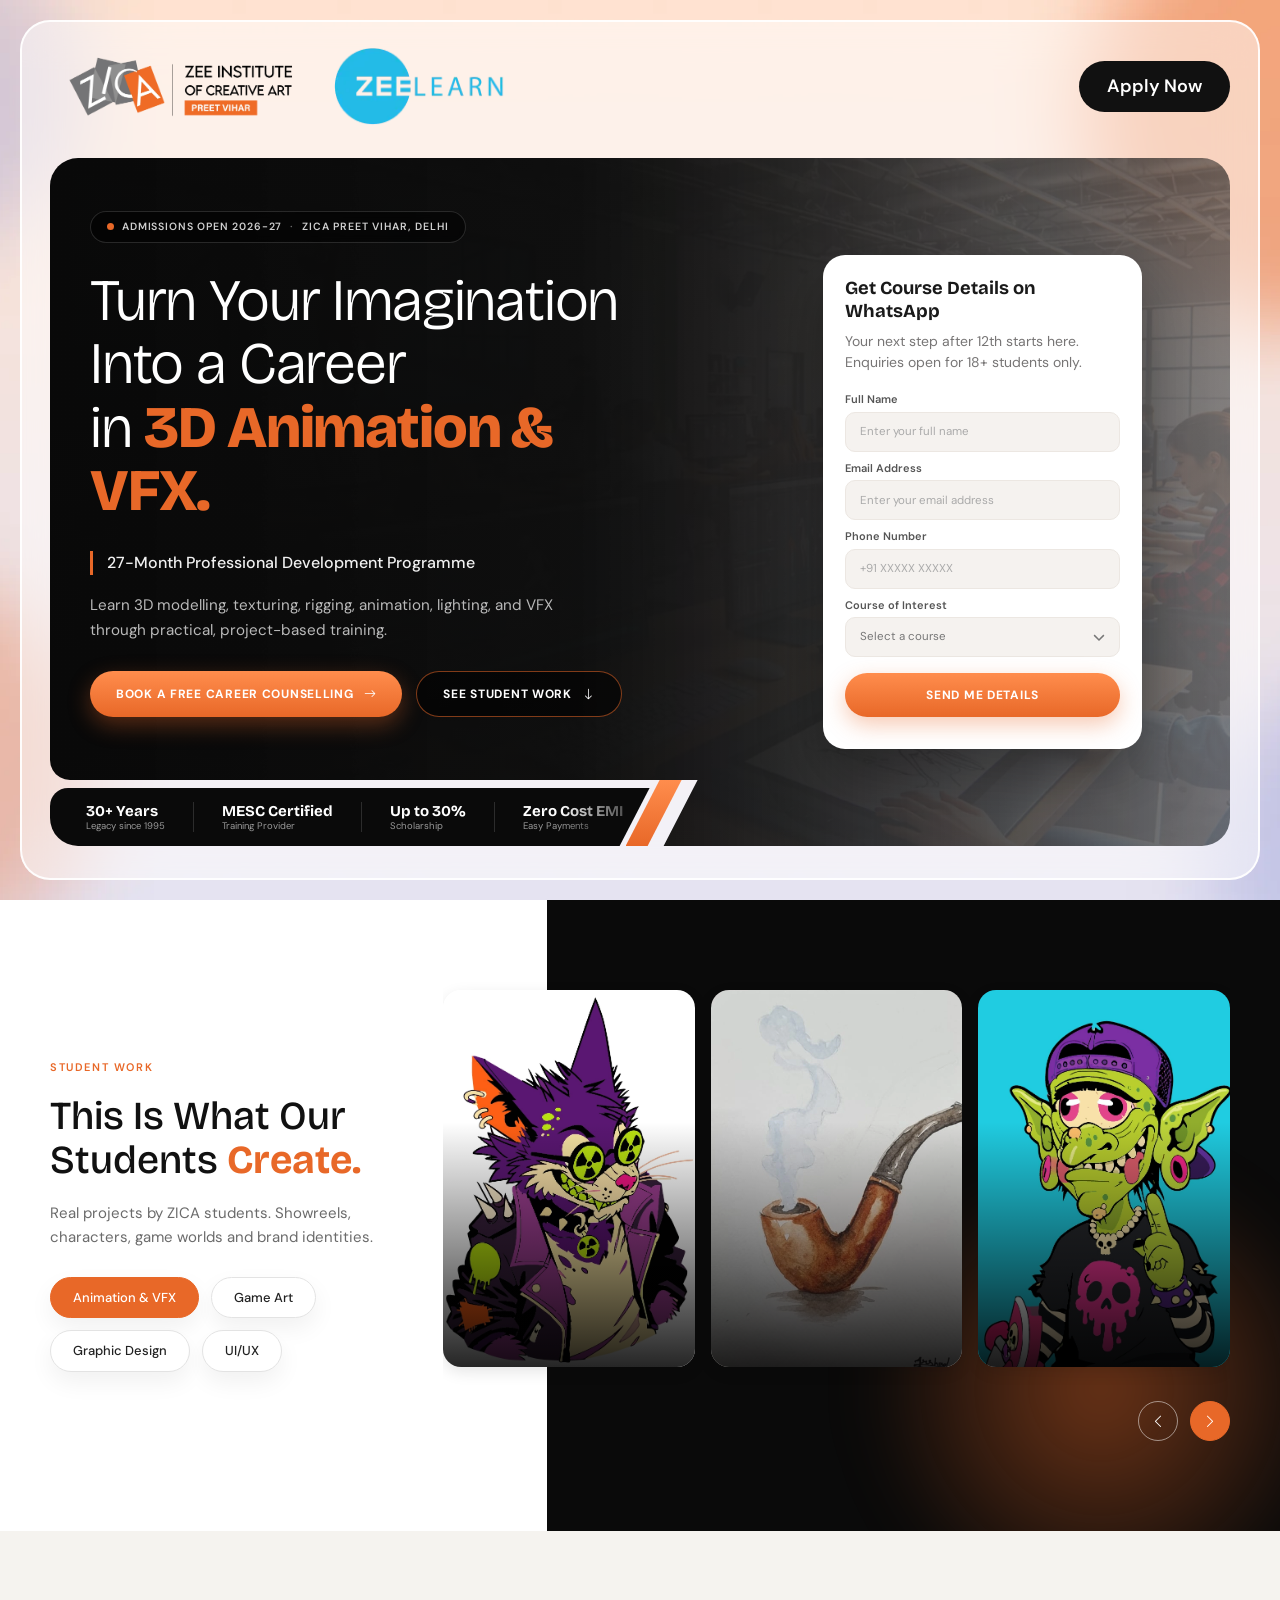
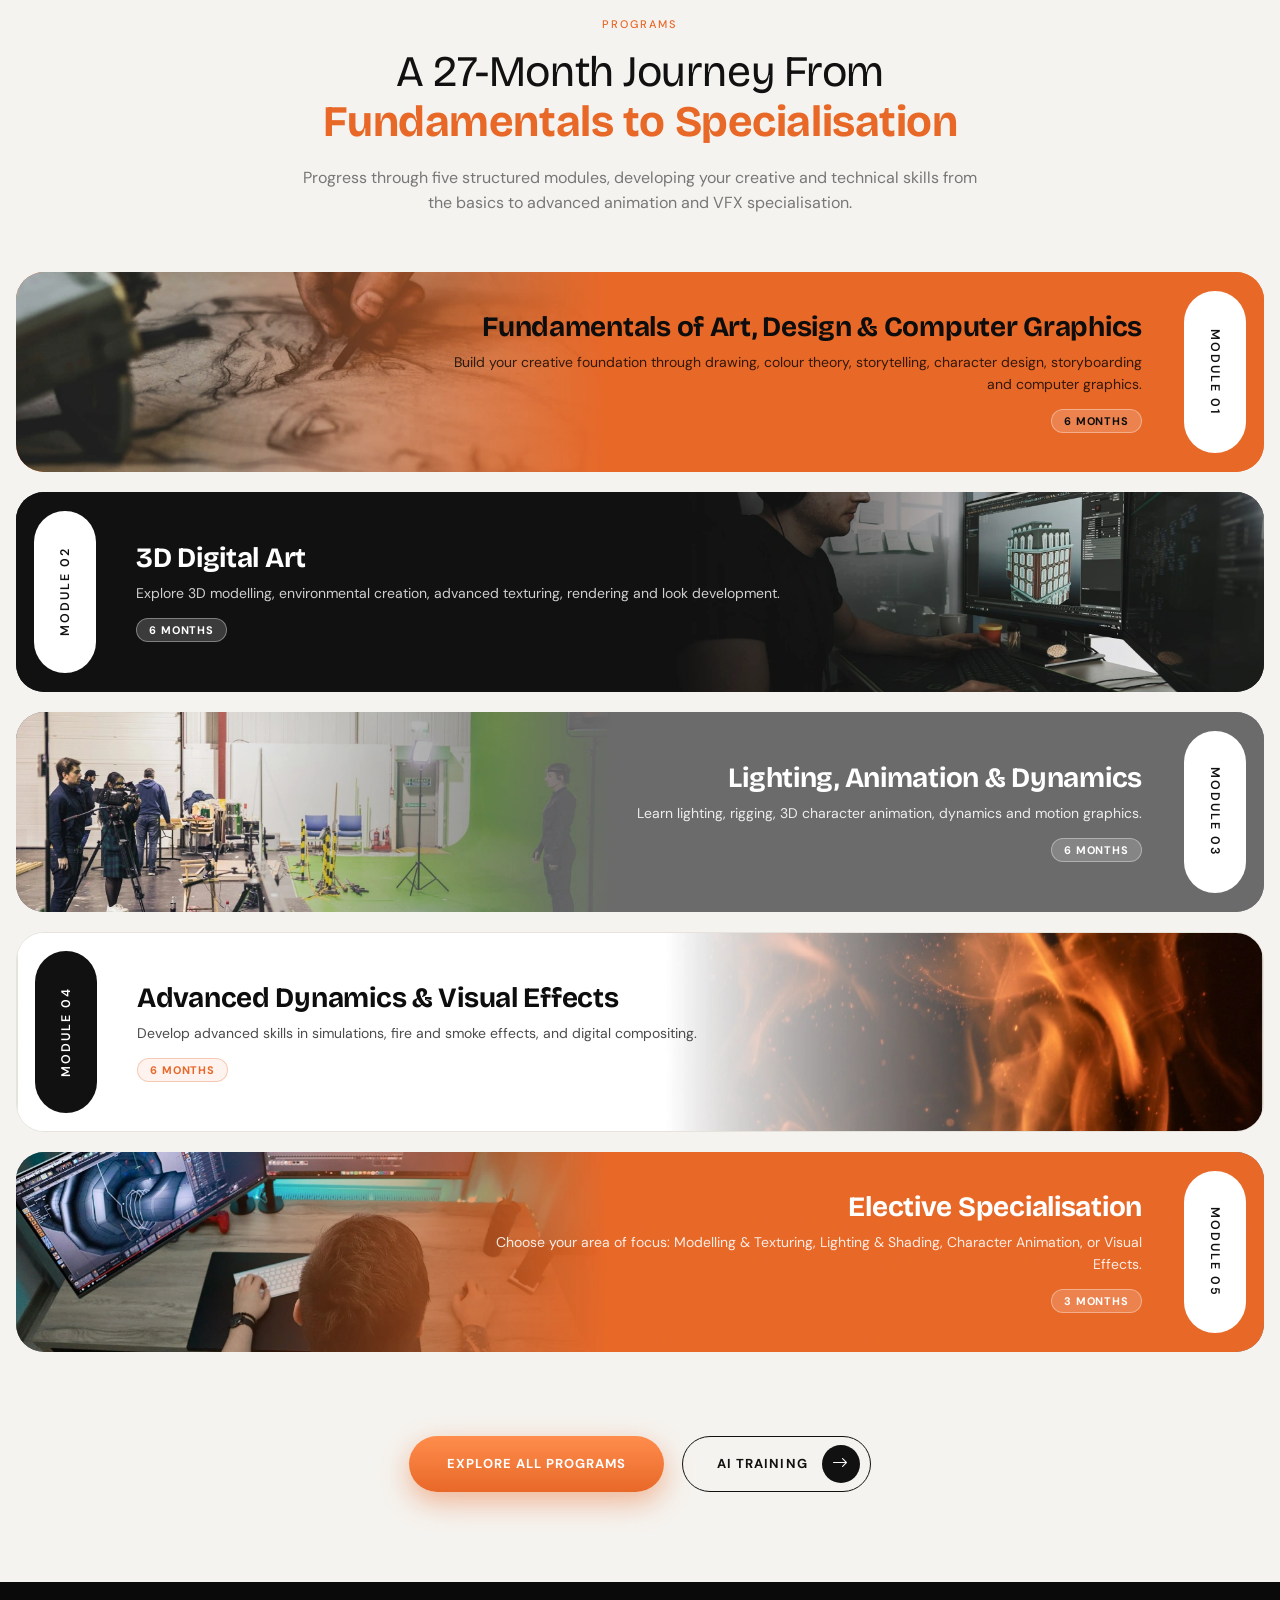
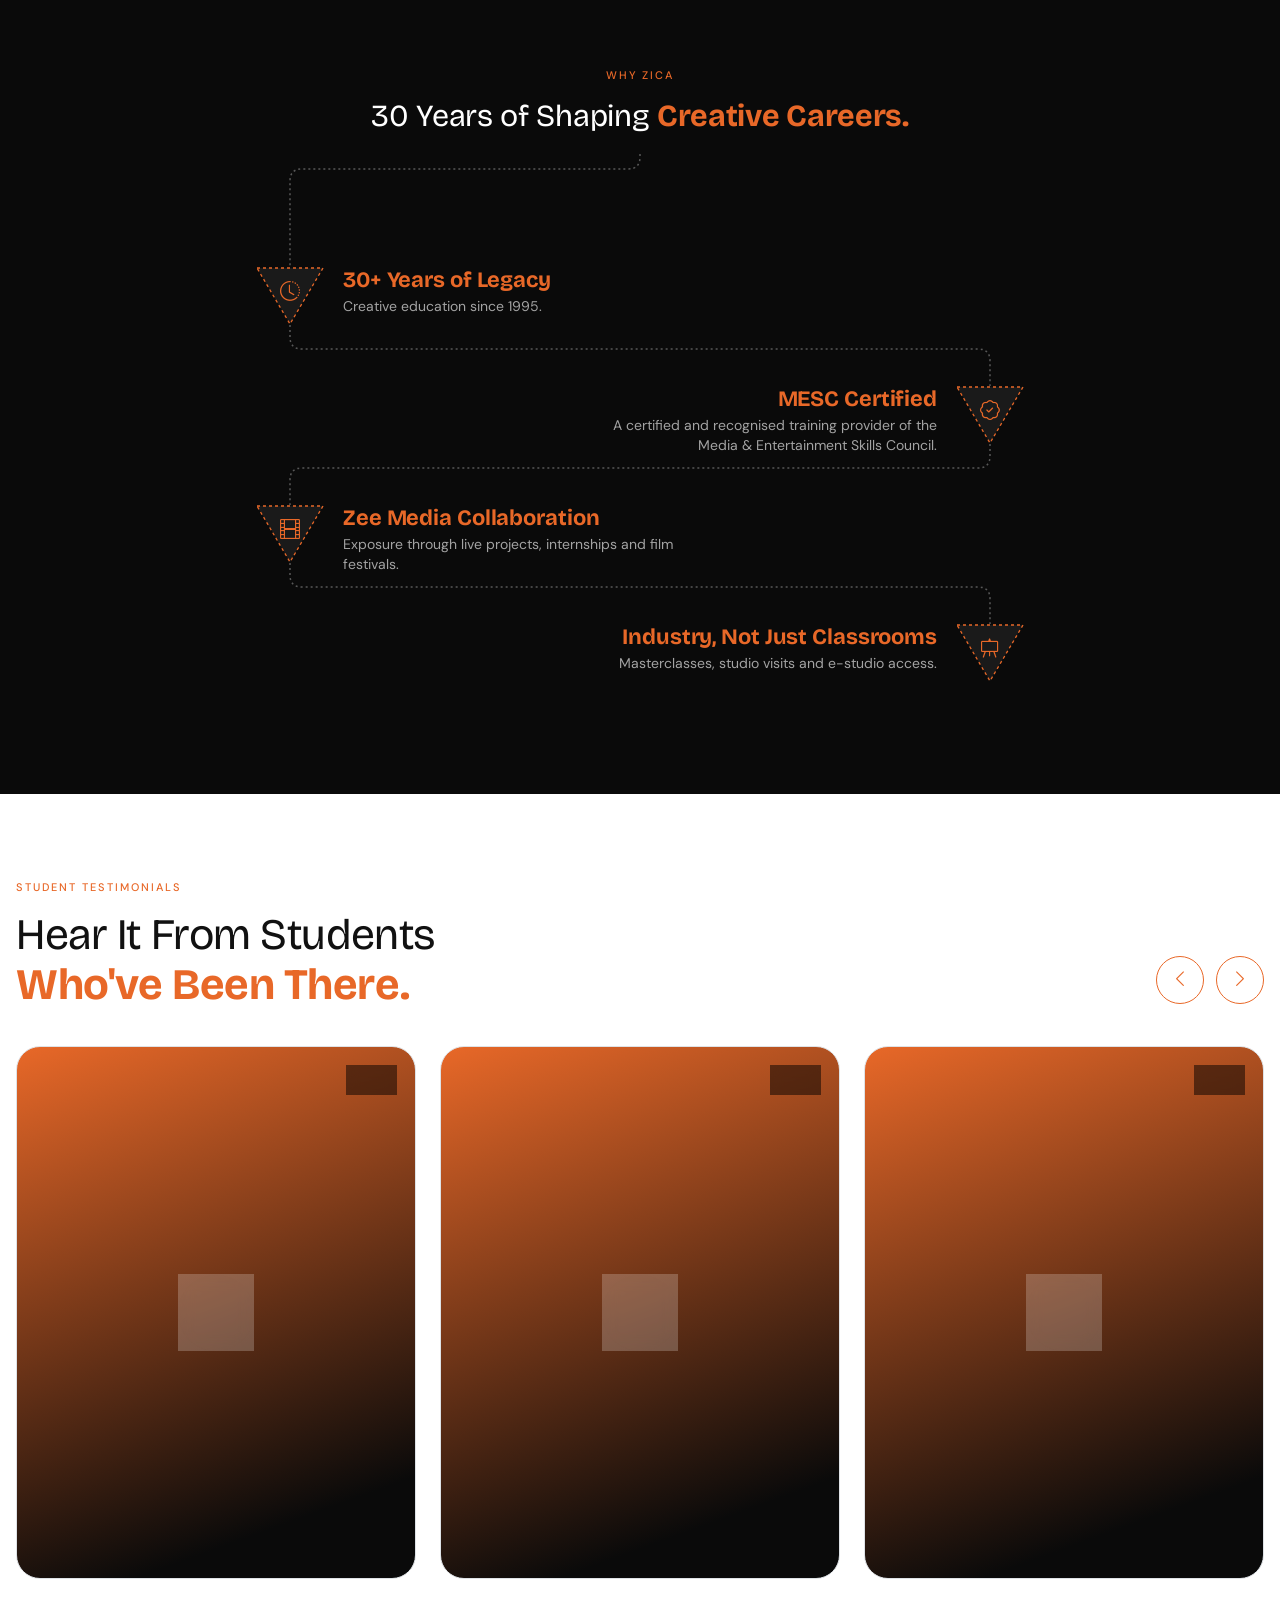
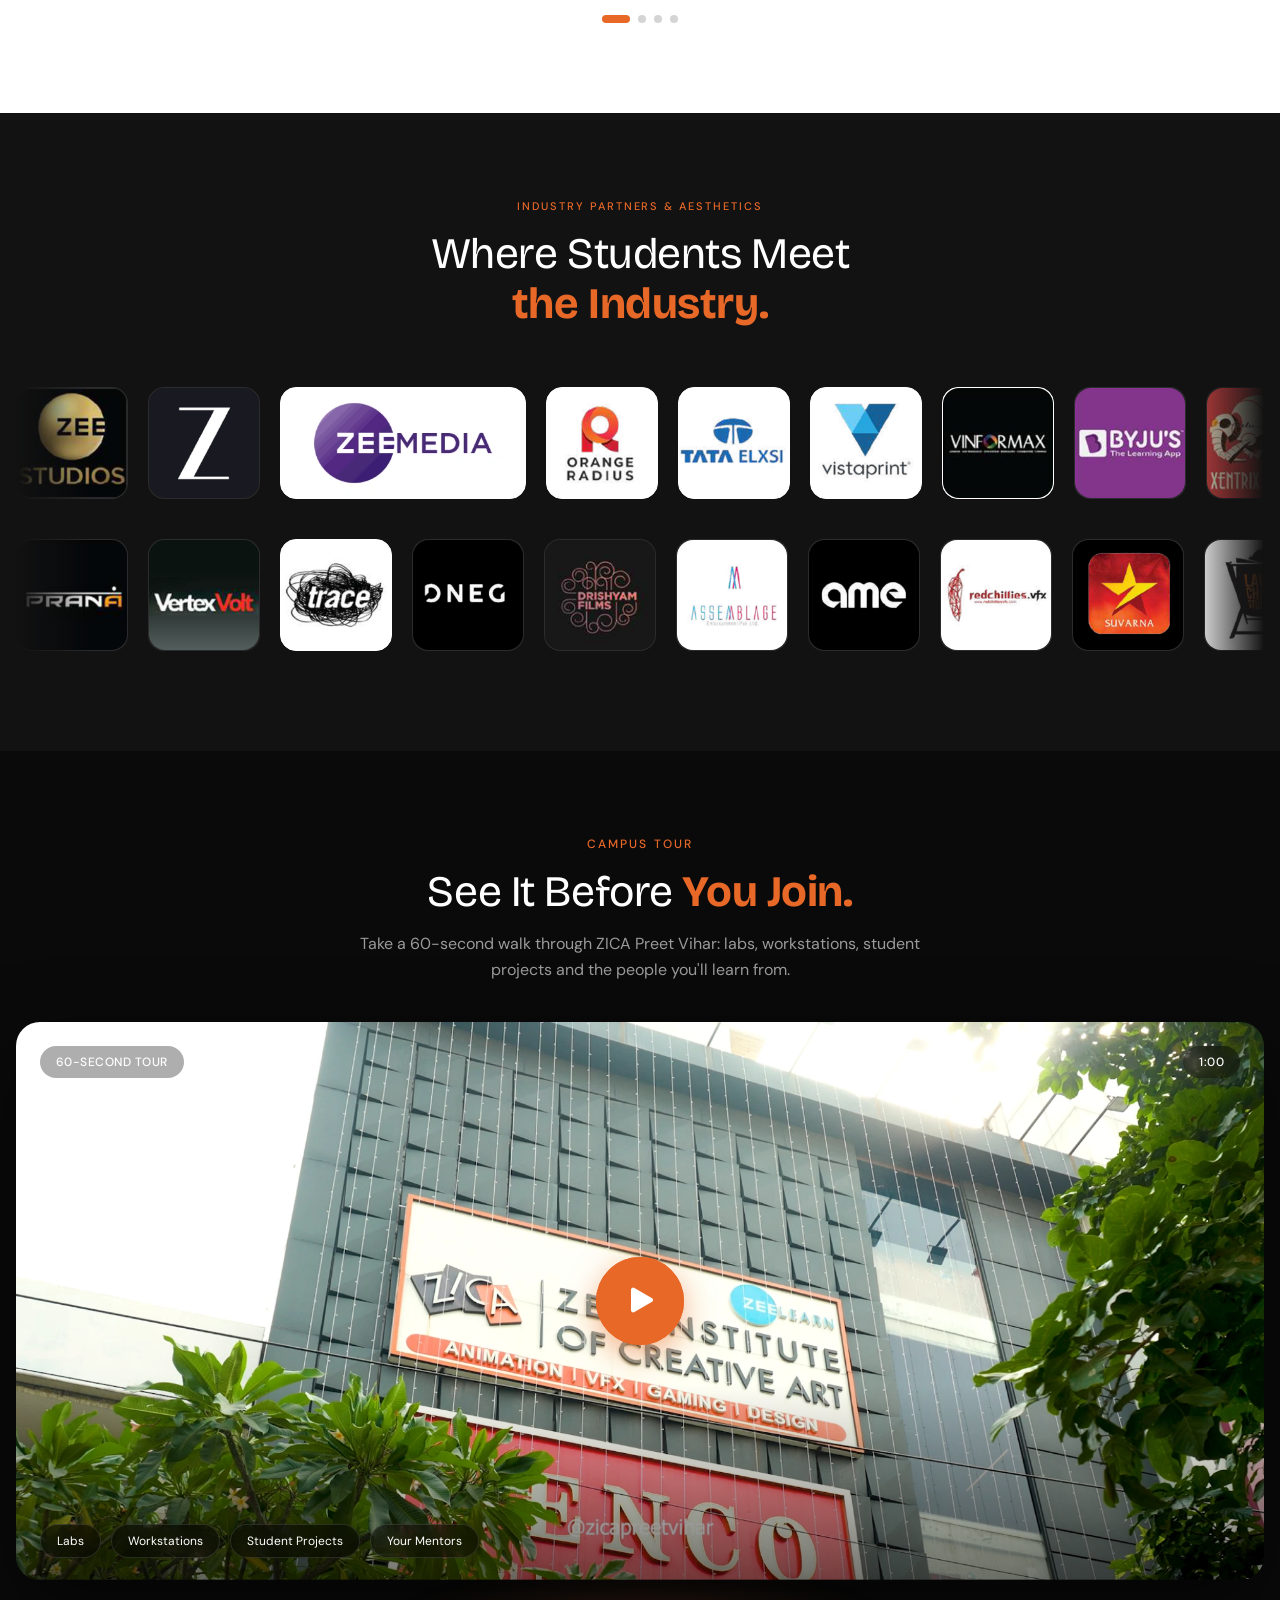
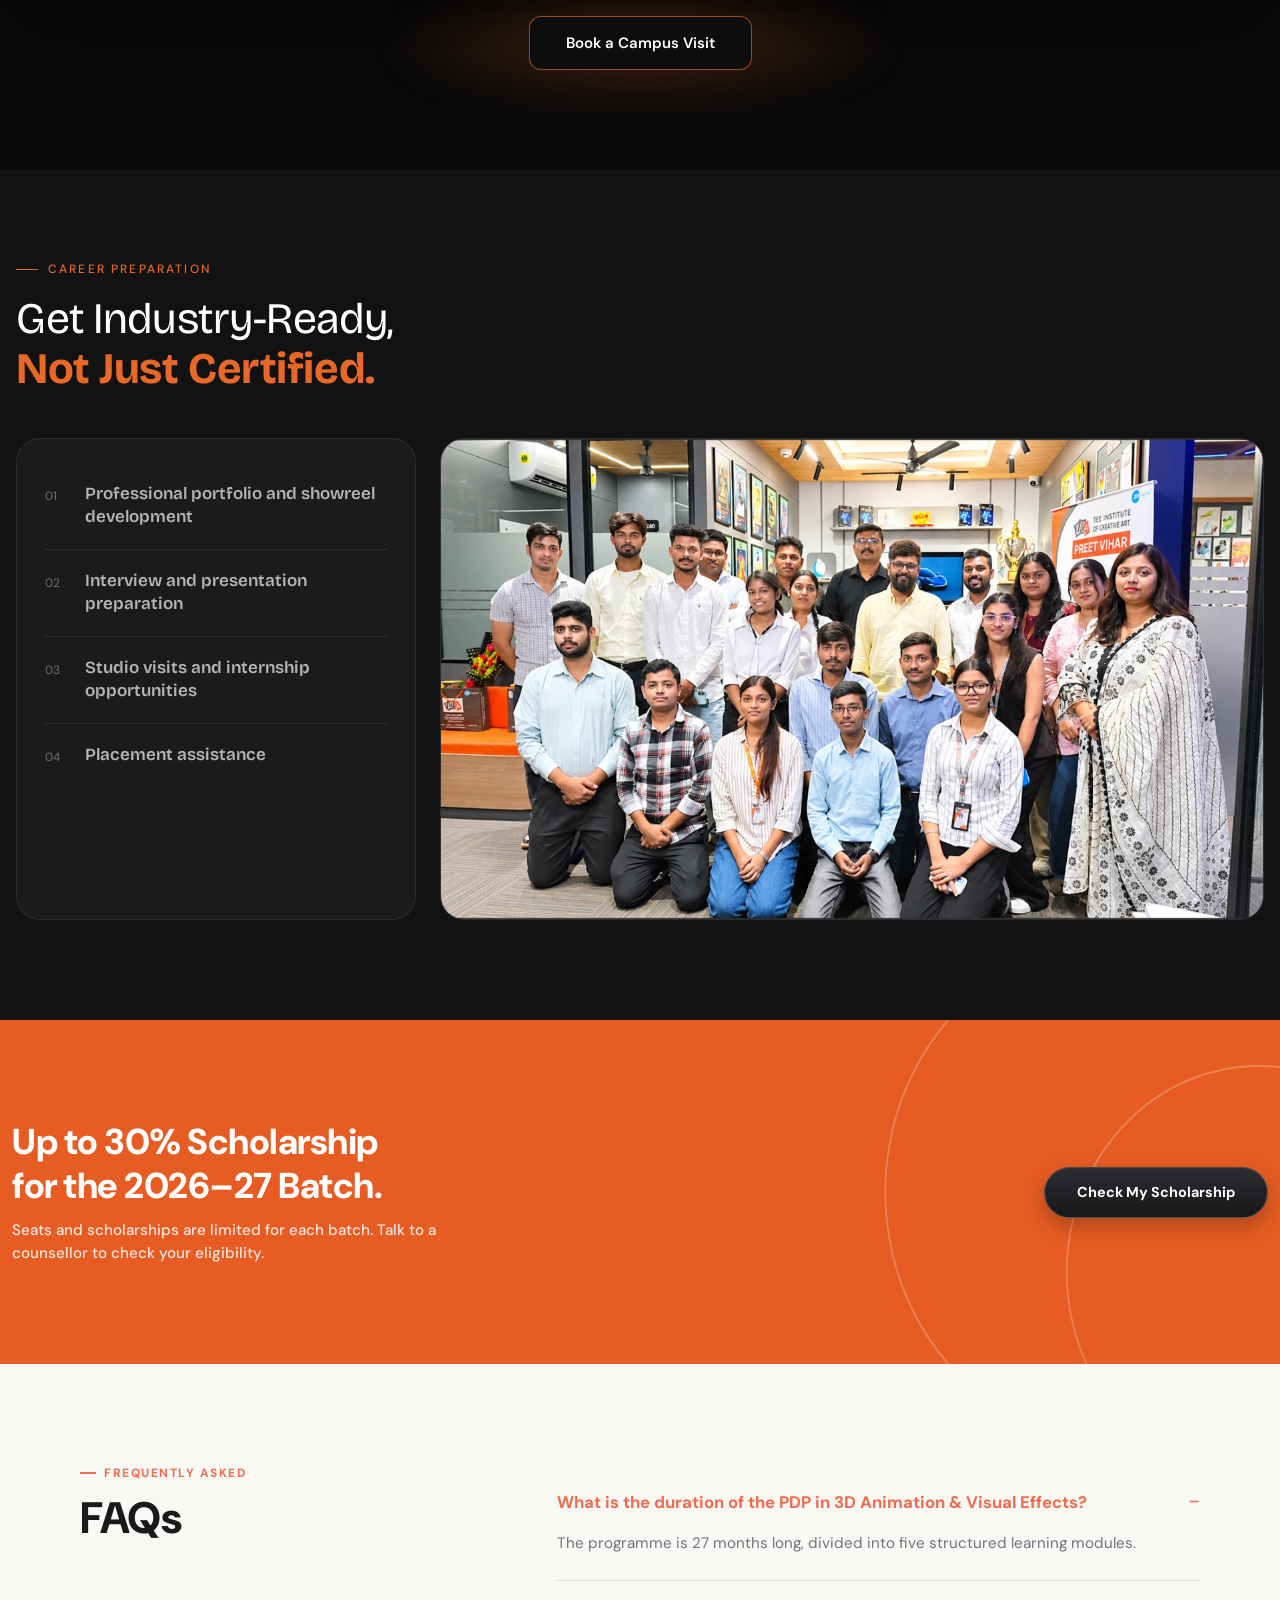
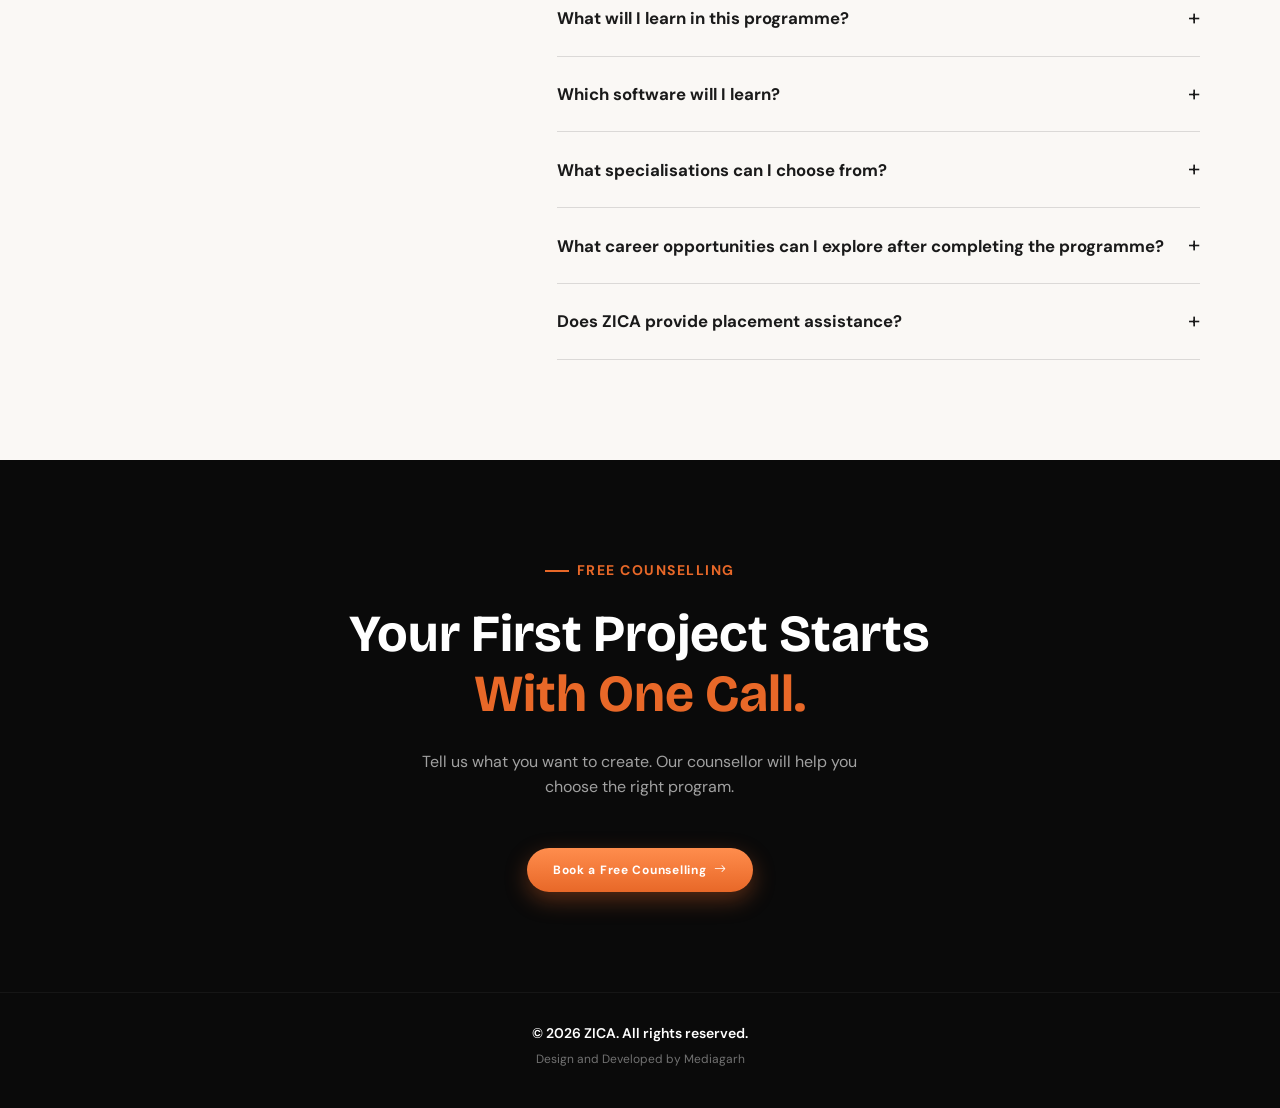
==== commit 11fdab29: "add new chagnes" ====
--- a/animation-courses/index.html
+++ b/animation-courses/index.html
@@ -114,9 +114,9 @@
                   </span>
 
                   <h1 class="hero-title" data-aos="fade-up" data-aos-delay="100">
-                    Turn Your <br />
-                    Creativity <br />
-                    Into a <span class="accent">Career.</span>
+                    Turn Your Imagination <br />
+                    Into a Career <br />
+                    in <span class="accent">3D Animation & VFX.</span>
                   </h1>
                   <script>
                     (function () {
@@ -128,12 +128,12 @@
                     })();
                   </script>
                   <p class="hero-quote" data-aos="fade-up" data-aos-delay="200">
-                    Learn Animation, VFX, Game Design &amp; Graphic Design at ZICA Preet Vihar.
+                    27-Month Professional Development Programme
                   </p>
 
                   <p class="hero-desc" data-aos="fade-up" data-aos-delay="300">
-                    Love animation, gaming or design? Build practical skills through industry-focused diploma programs,
-                    expert mentorship and project-based learning.
+                    Learn 3D modelling, texturing, rigging, animation, lighting, and VFX through practical,
+                    project-based training.
                   </p>
 
                   <div class="hero-btns" data-aos="fade-up" data-aos-delay="400">
@@ -342,62 +342,66 @@
         <div class="prog-list">
           <!-- 01 : orange / photo LEFT / badge RIGHT -->
           <a href="#" class="prog-card prog-card--orange prog-card--img-left" data-aos="fade-up">
-            <img class="prog-bg" src="images/animation-img-1.webp" alt="" loading="lazy" />
+            <img class="prog-bg" src="images/module-img-1.webp" alt="" loading="lazy" />
             <span class="prog-badge">MODULE 01</span>
             <div class="prog-content">
-              <h3 class="prog-card-title">Animation &amp; VFX</h3>
+              <h3 class="prog-card-title">Fundamentals of Art, Design &amp; Computer Graphics</h3>
               <p class="prog-desc">
-                Learn 2D and 3D animation, modelling, texturing and visual effects to bring creative ideas to life.
+                Build your creative foundation through drawing, colour theory, storytelling, character design,
+                storyboarding and computer graphics.
               </p>
+              <span class="prog-duration">6 MONTHS</span>
             </div>
           </a>
 
           <!-- 02 : dark / photo RIGHT / badge LEFT -->
           <a href="#" class="prog-card prog-card--dark prog-card--img-right" data-aos="fade-up" data-aos-delay="100">
-            <img class="prog-bg" src="images/animation-img-2.webp" alt="" loading="lazy" />
+            <img class="prog-bg" src="images/module-img-2.webp" alt="" loading="lazy" />
             <span class="prog-badge">MODULE 02</span>
             <div class="prog-content">
-              <h3 class="prog-card-title">Game Art &amp; Design</h3>
+              <h3 class="prog-card-title">3D Digital Art</h3>
               <p class="prog-desc">
-                Learn character design, 3D modelling and environment creation to bring immersive game worlds to life.
+                Explore 3D modelling, environmental creation, advanced texturing, rendering and look development.
               </p>
+              <span class="prog-duration">6 MONTHS</span>
             </div>
           </a>
 
           <!-- 03 : gray / photo LEFT / badge RIGHT -->
           <a href="#" class="prog-card prog-card--gray prog-card--img-left" data-aos="fade-up" data-aos-delay="200">
-            <img class="prog-bg" src="images/animation-img-3.webp" alt="" loading="lazy" />
+            <img class="prog-bg" src="images/module-img-3.webp" alt="" loading="lazy" />
             <span class="prog-badge">MODULE 03</span>
             <div class="prog-content">
-              <h3 class="prog-card-title">Graphic Design</h3>
-              <p class="prog-desc">
-                Master typography, layout, branding and digital design to turn ideas into impactful visual
-                communication.
-              </p>
+              <h3 class="prog-card-title">Lighting, Animation &amp; Dynamics</h3>
+              <p class="prog-desc">Learn lighting, rigging, 3D character animation, dynamics and motion graphics.</p>
+              <span class="prog-duration">6 MONTHS</span>
             </div>
           </a>
 
           <!-- 04 : white / photo RIGHT / badge LEFT -->
           <a href="#" class="prog-card prog-card--white prog-card--img-right" data-aos="fade-up" data-aos-delay="300">
-            <img class="prog-bg" src="images/animation-img-4.webp" alt="" loading="lazy" />
+            <img class="prog-bg" src="images/module-img-4.webp" alt="" loading="lazy" />
             <span class="prog-badge">MODULE 04</span>
             <div class="prog-content">
-              <h3 class="prog-card-title">Video Editing</h3>
+              <h3 class="prog-card-title">Advanced Dynamics &amp; Visual Effects</h3>
               <p class="prog-desc">
-                Learn video editing, colour grading, sound and motion to turn raw footage into polished stories.
+                Develop advanced skills in simulations, fire and smoke effects, and digital compositing.
               </p>
+              <span class="prog-duration">6 MONTHS</span>
             </div>
           </a>
-          <!-- 05: white / photo RIGHT / badge LEFT -->
+
+          <!-- 05 : gray / photo LEFT / badge RIGHT -->
           <a href="#" class="prog-card prog-card--gray prog-card--img-left" data-aos="fade-up" data-aos-delay="200">
-            <img class="prog-bg" src="images/animation-img-3.webp" alt="" loading="lazy" />
+            <img class="prog-bg" src="images/module-img-5.webp" alt="" loading="lazy" />
             <span class="prog-badge">MODULE 05</span>
             <div class="prog-content">
-              <h3 class="prog-card-title">Graphic Design</h3>
+              <h3 class="prog-card-title">Elective Specialisation</h3>
               <p class="prog-desc">
-                Master typography, layout, branding and digital design to turn ideas into impactful visual
-                communication.
+                Choose your area of focus: Modelling &amp; Texturing, Lighting &amp; Shading, Character Animation, or
+                Visual Effects.
               </p>
+              <span class="prog-duration">3 MONTHS</span>
             </div>
           </a>
         </div>
@@ -1125,6 +1129,7 @@
           msg.textContent = '';
 
           const formData = new FormData(enquiryForm);
+          formData.append('type', 'animation');
 
           try {
             await fetch(SCRIPT_URL, {
@@ -1143,7 +1148,7 @@
               }),
             );
 
-            window.location.href = 'thankyou';
+            window.location.href = 'https://admission.zicapreetvihar.com/thankyou';
           } catch (err) {
             msg.style.color = 'red';
             msg.textContent = 'Something went wrong. Please try again.';
--- a/animation-courses/css/style.css
+++ b/animation-courses/css/style.css
@@ -2396,7 +2396,7 @@
 /* ---- content ---- */
 .prog-content {
   width: 100%;
-  max-width: 530px;
+  max-width: 698px;
   transition: transform 0.4s ease;
 }
 /* photo left -> text + badge on the RIGHT */
@@ -2420,7 +2420,7 @@
 
 .prog-card-title {
   font-family: 'Bricolage Grotesque', sans-serif;
-  font-size: 40px;
+  font-size: 28px;
   font-weight: 700;
   line-height: 1.15;
   letter-spacing: -0.01em;
@@ -2428,10 +2428,29 @@
   margin: 0 0 8px;
 }
 .prog-desc {
-  font-size: 16px;
+  font-size: 14px;
   line-height: 1.6;
   color: var(--d);
-  margin: 0;
+  margin: 0 0 12px;
+}
+
+.prog-duration {
+  display: inline-block;
+  font-size: 11px;
+  font-weight: 700;
+  letter-spacing: 0.08em;
+  color: var(--t, #0d0d0d);
+  background: rgba(255, 255, 255, 0.18);
+  border: 1px solid rgba(255, 255, 255, 0.35);
+  border-radius: 20px;
+  padding: 3px 12px;
+}
+
+/* on white card, flip to a dark pill so it stays readable */
+.prog-card--white .prog-duration {
+  color: var(--primary-orange, #e86828);
+  background: rgba(232, 104, 40, 0.08);
+  border-color: rgba(232, 104, 40, 0.3);
 }
 
 /* ---- program number badge (vertical pill) ---- */
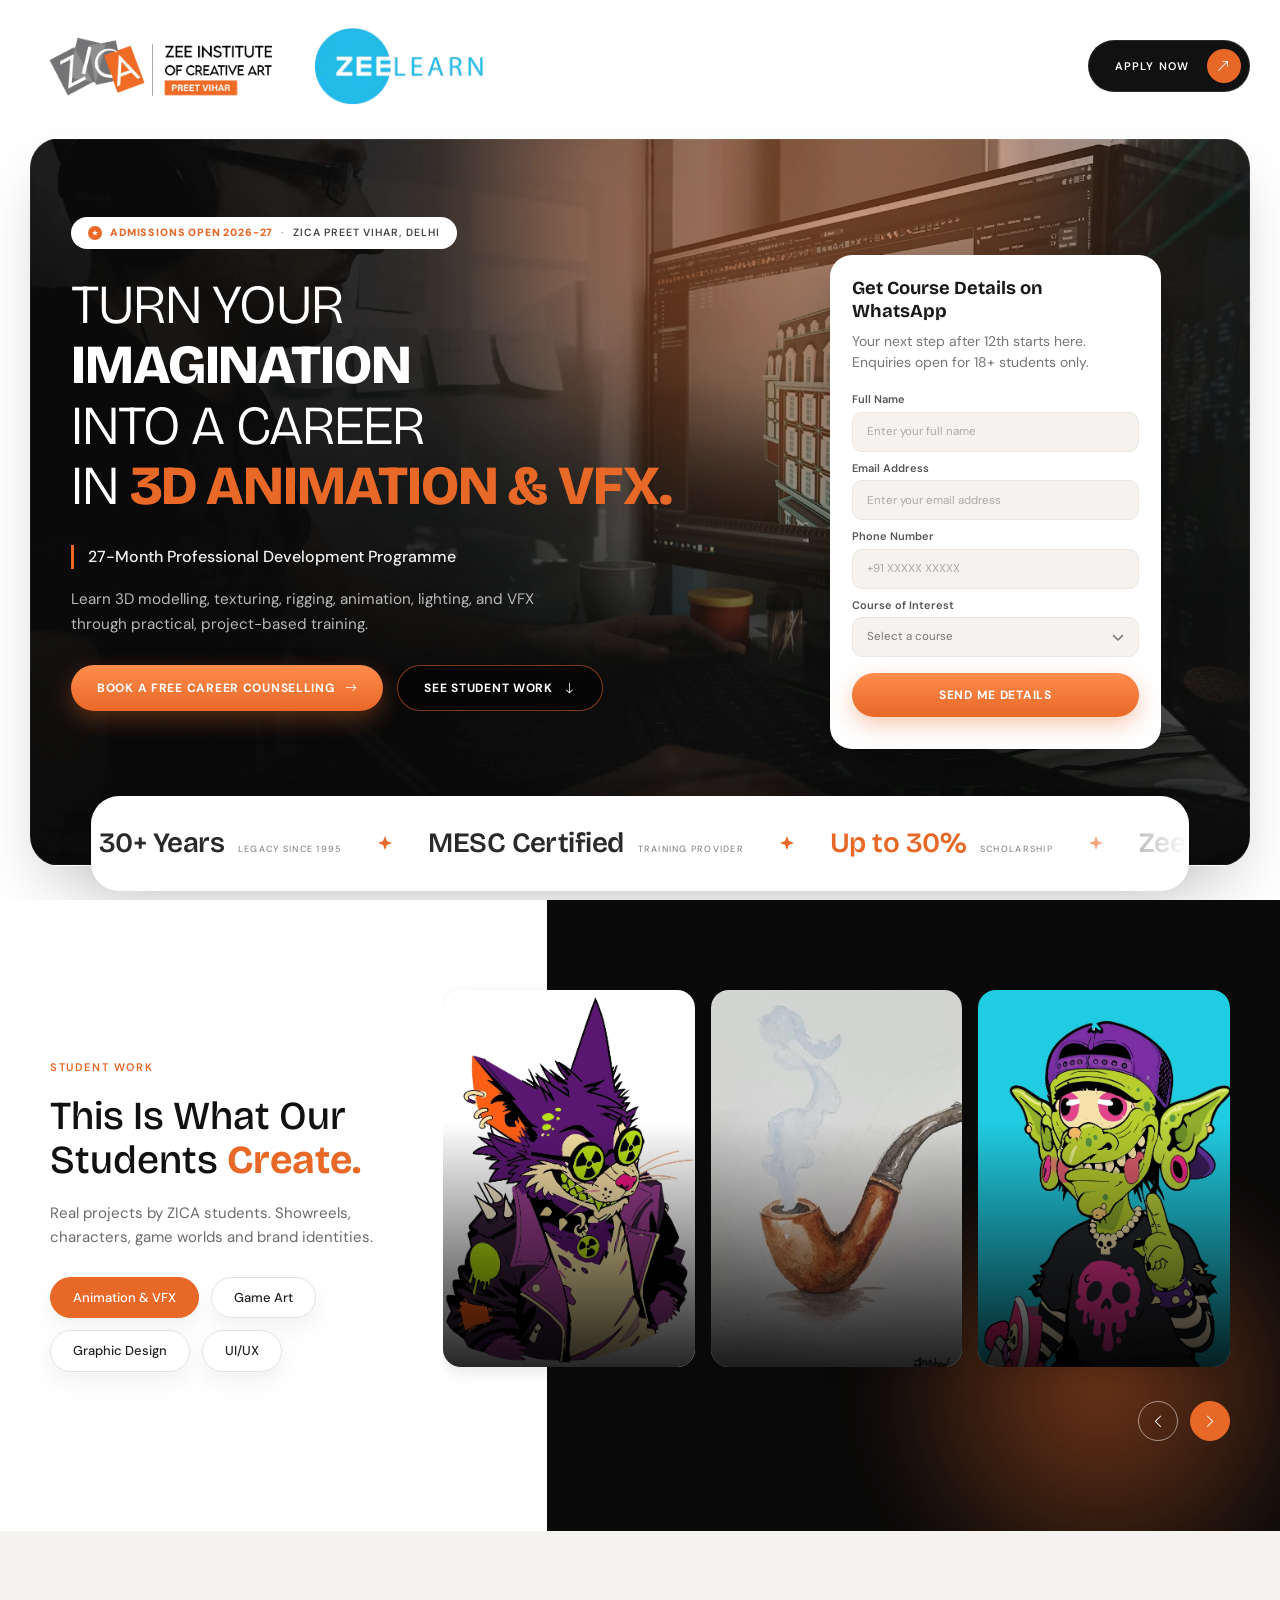
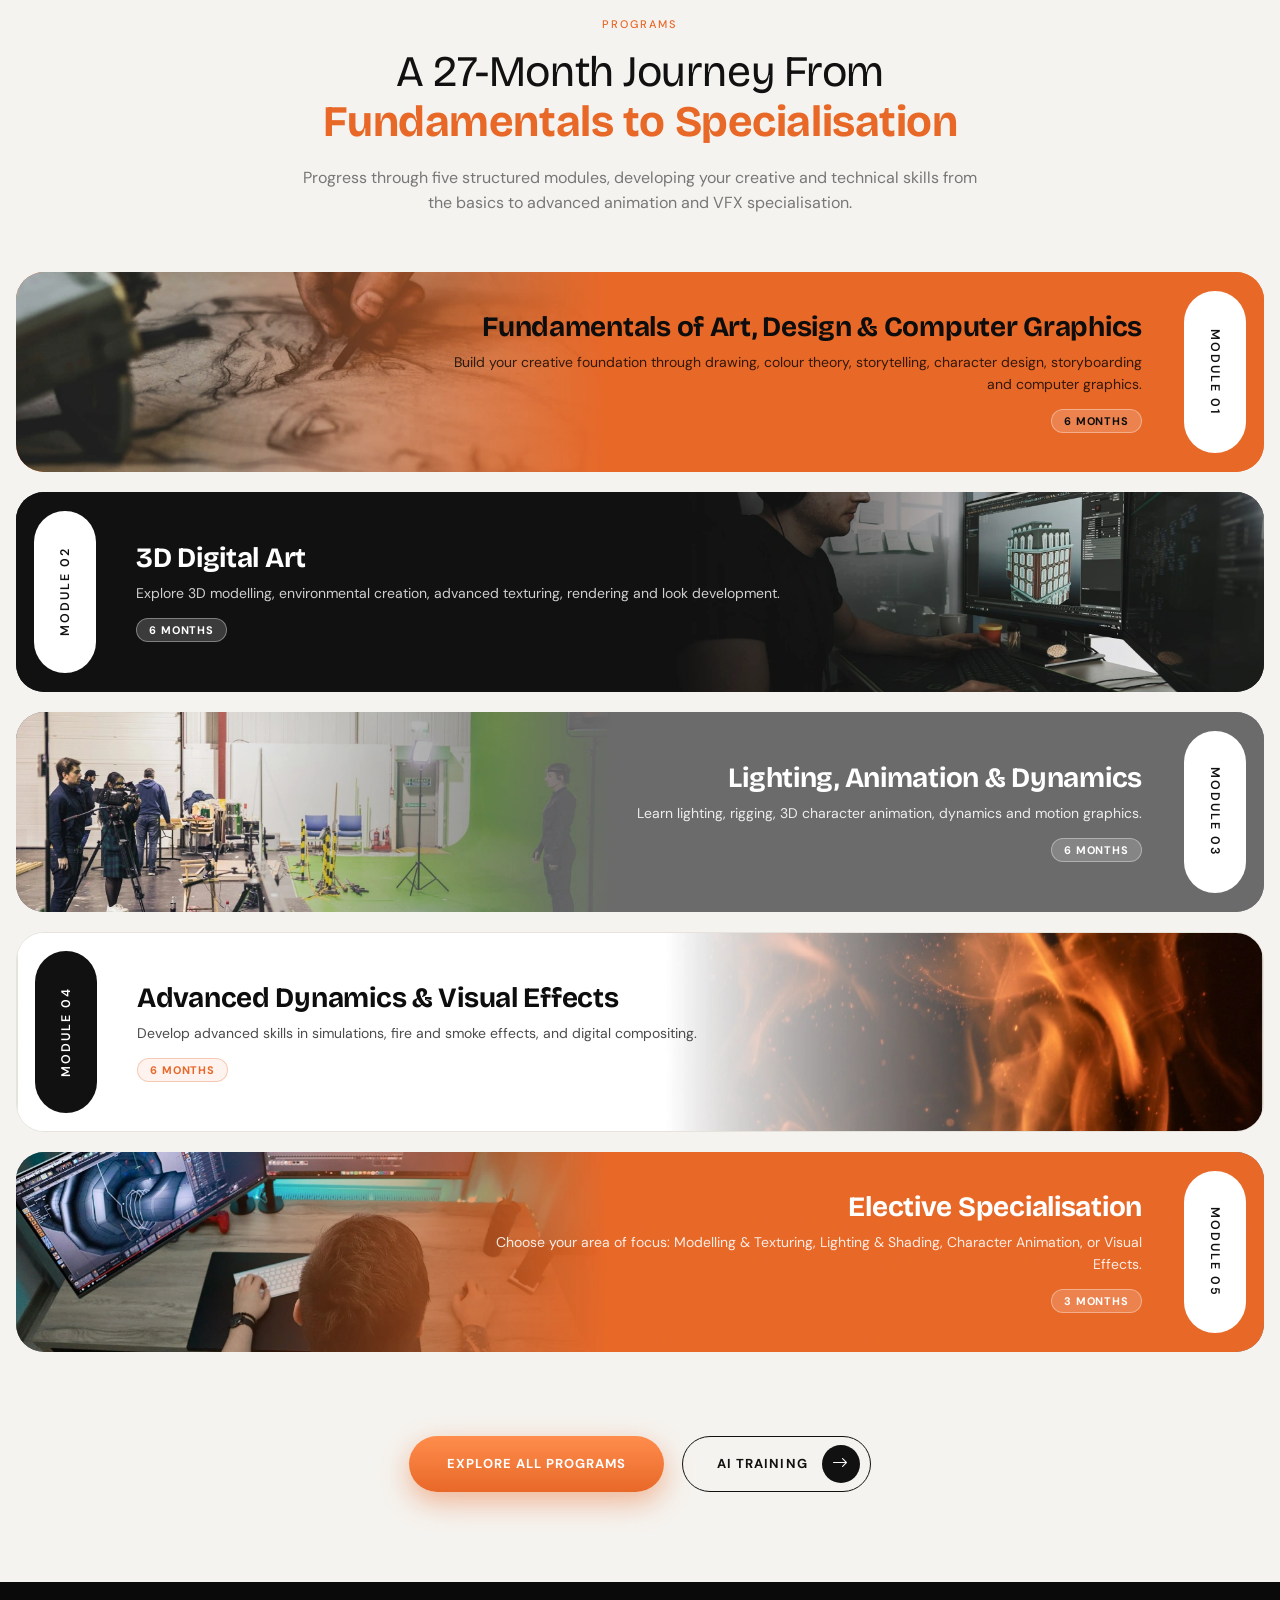
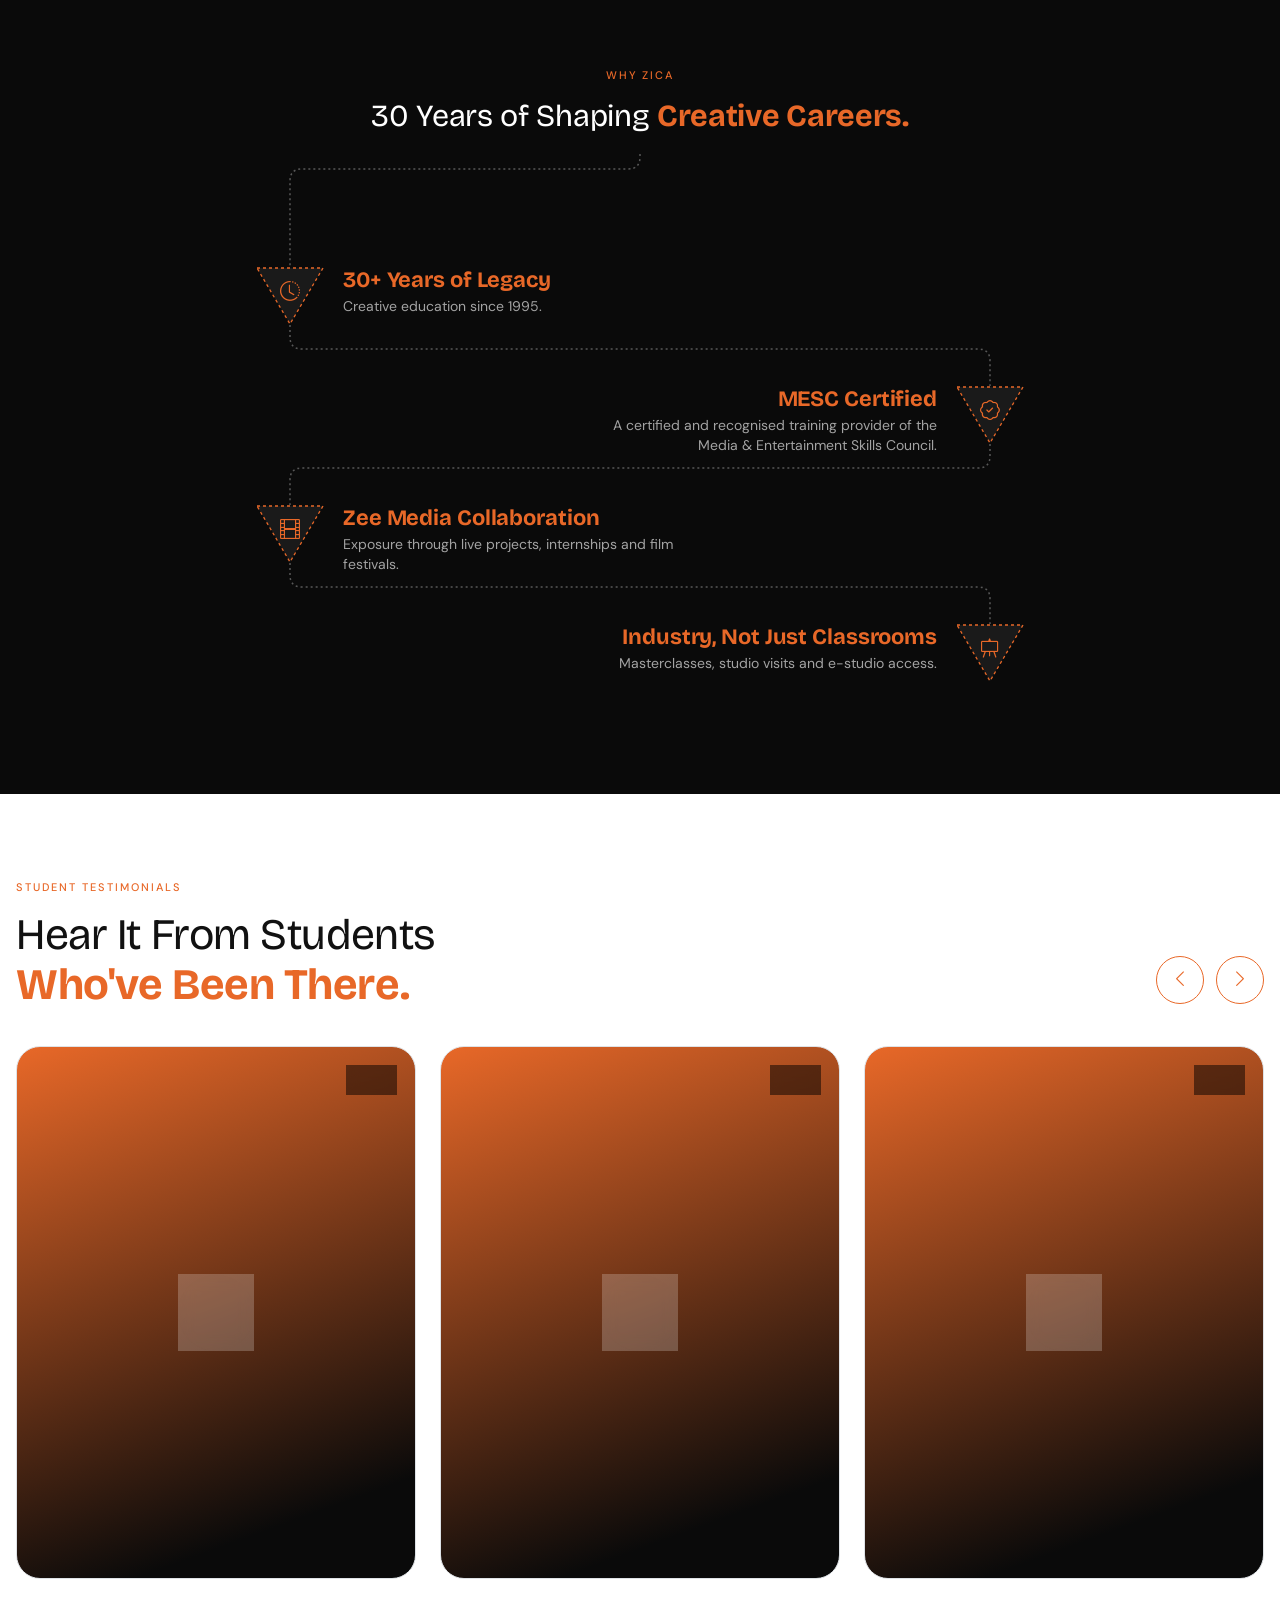
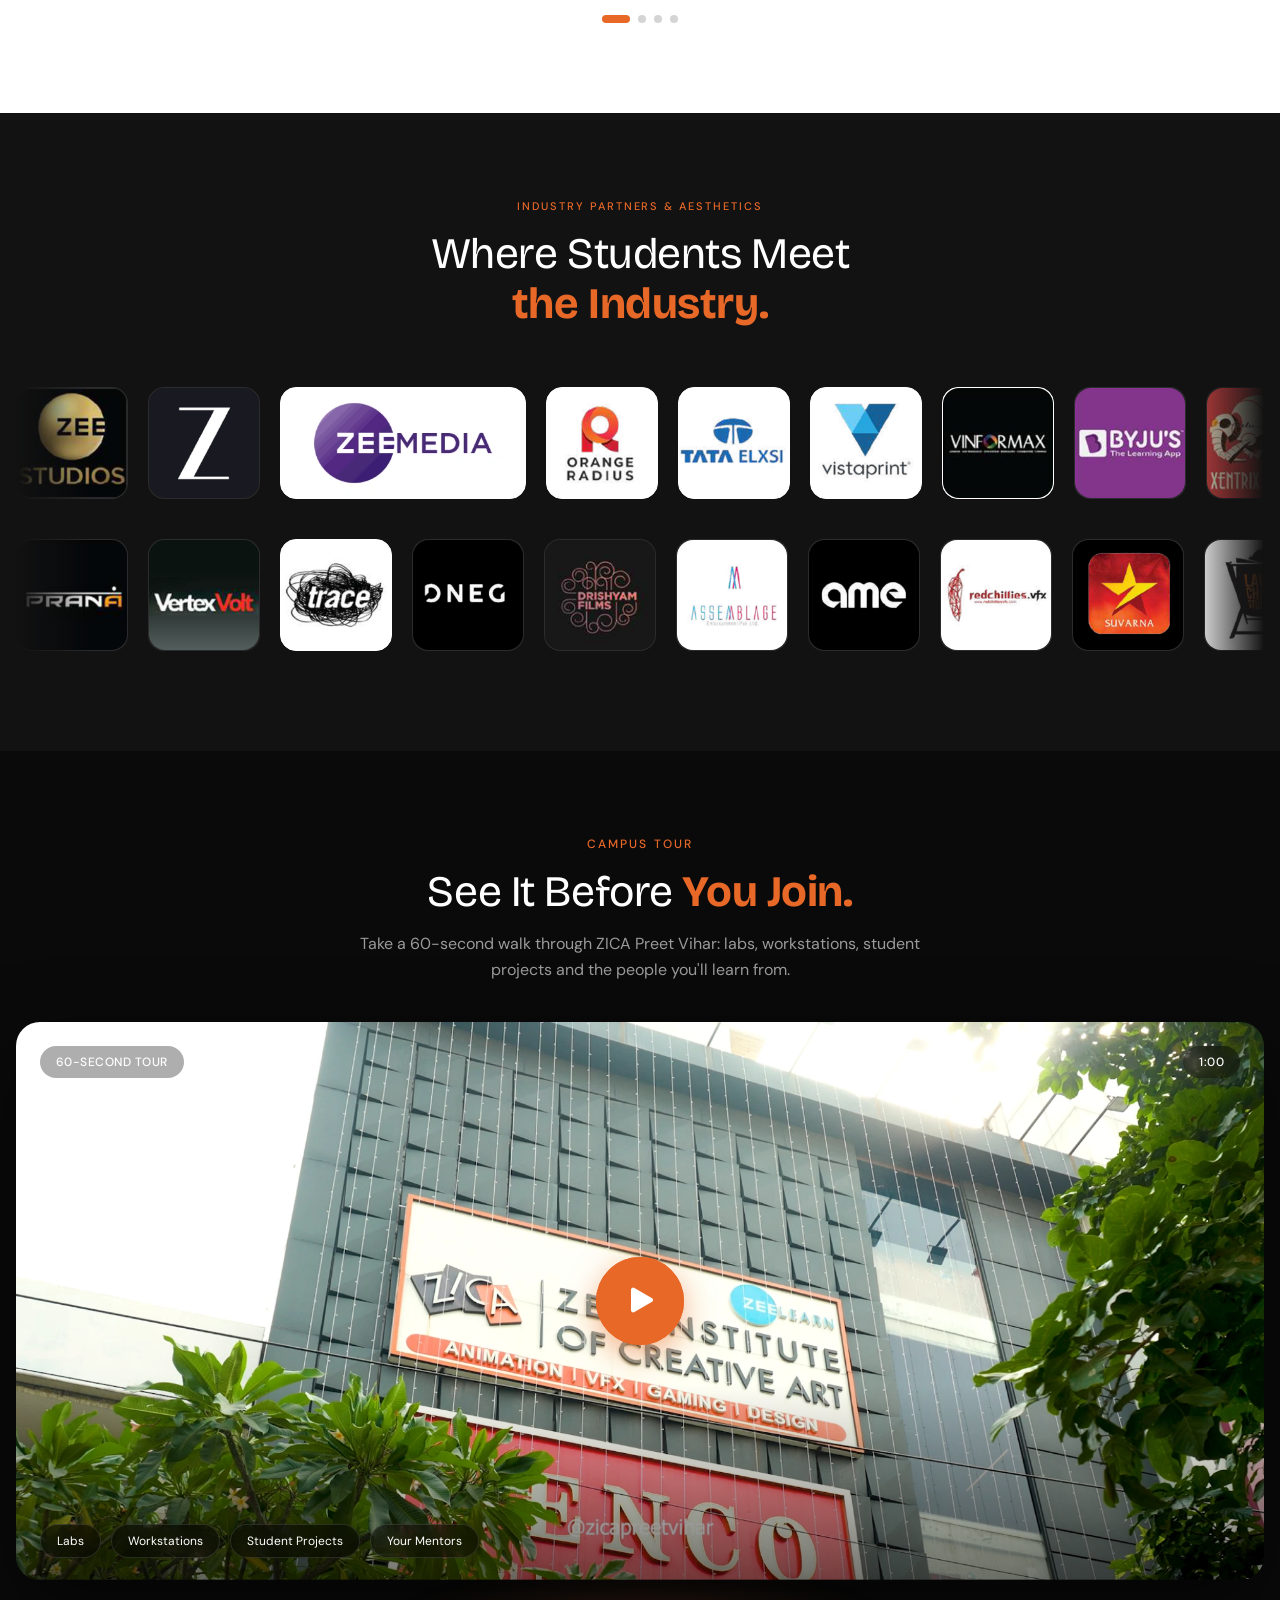
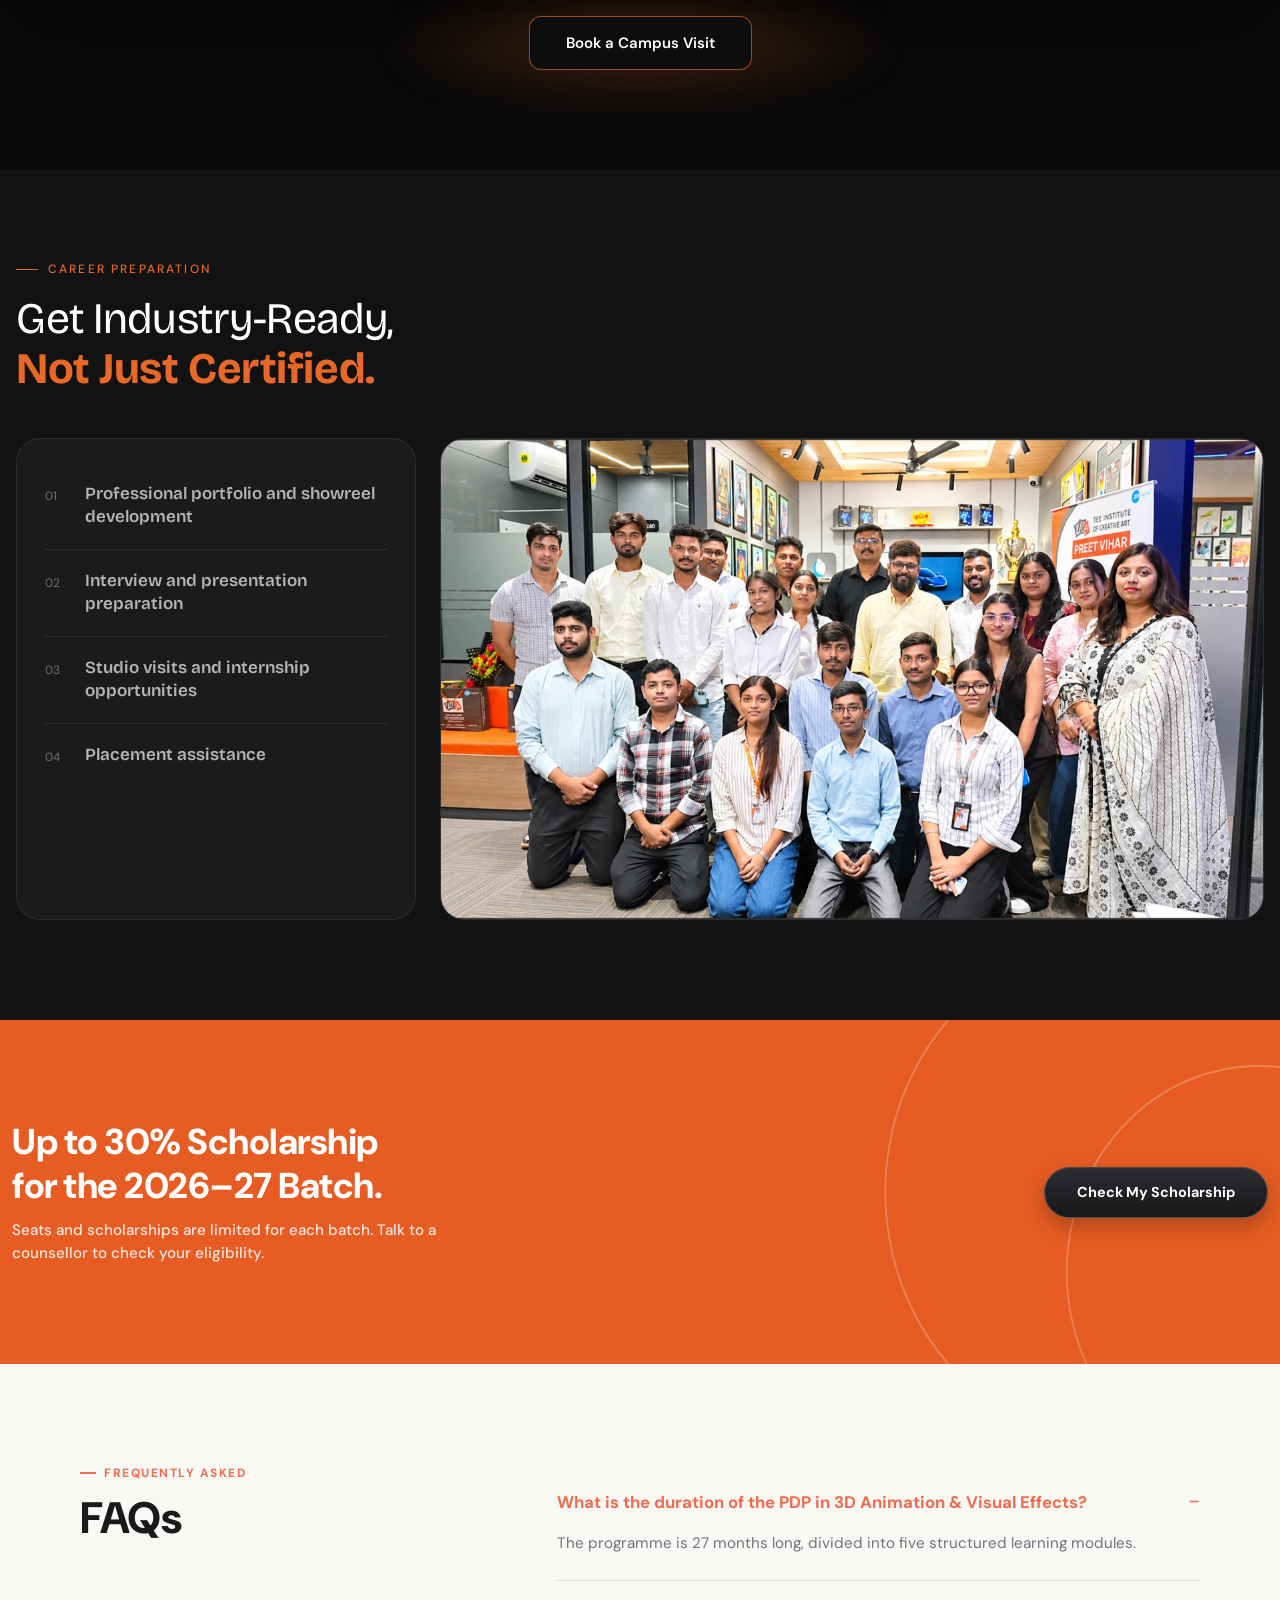
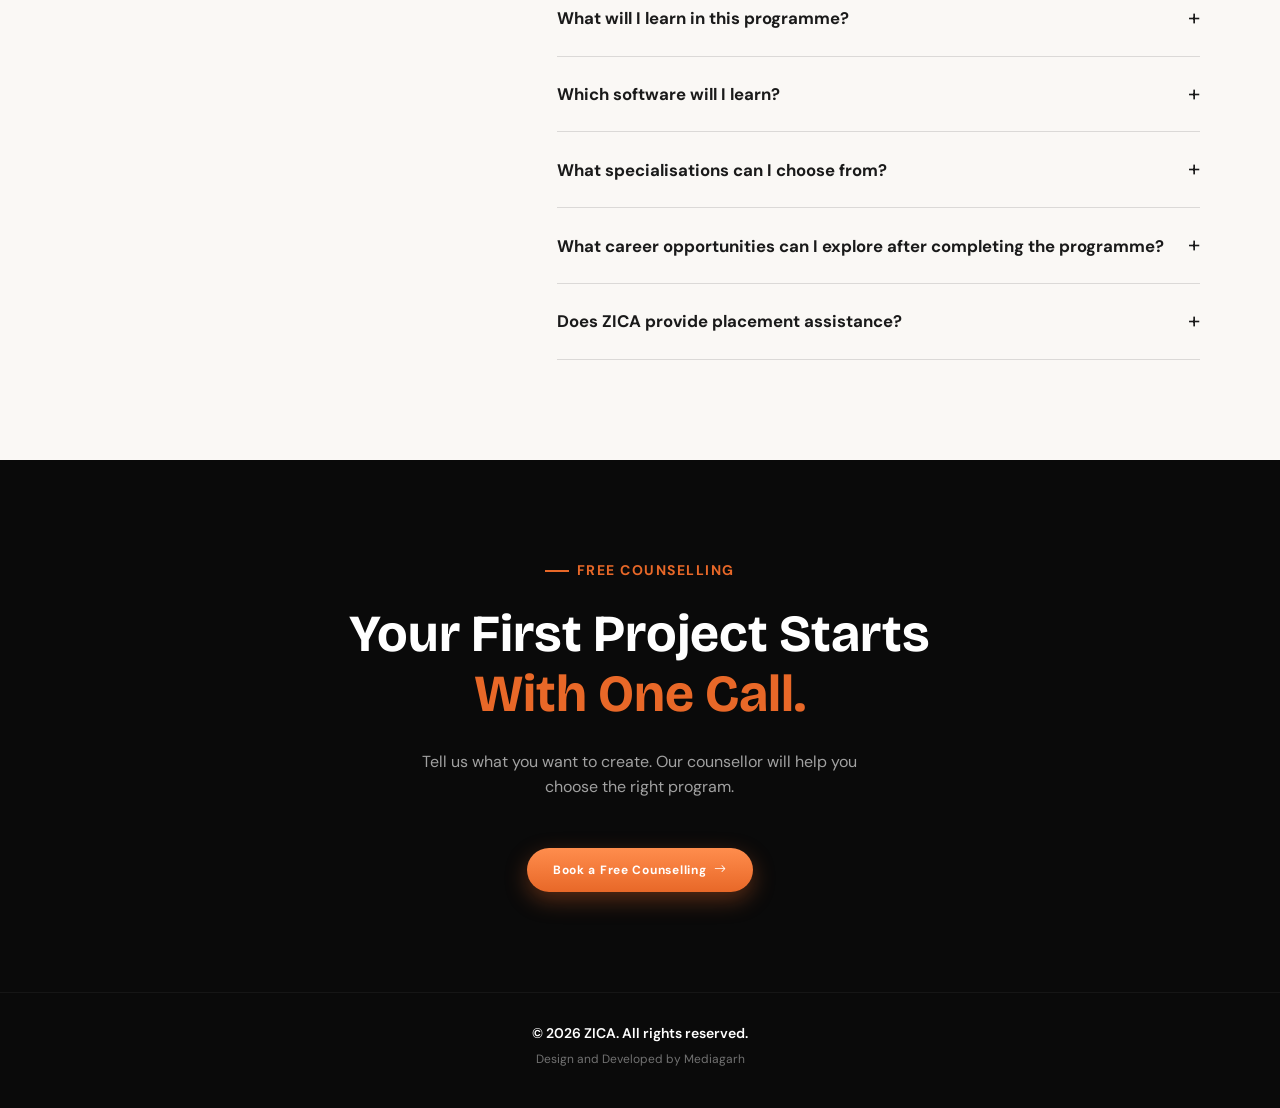
==== commit 69eeb533: "add new changes" ====
--- a/animation-courses/index.html
+++ b/animation-courses/index.html
@@ -95,7 +95,10 @@
             <img src="./images/image1.webp" alt="Zee Learn Logo" class="logo-zeelearn" />
           </div>
           <!-- Right: CTA Button -->
-          <a href="#apply" class="btn-apply-now">Apply Now</a>
+          <a href="#enquiryForm" class="btn-apply-now">
+            Apply Now
+            <span class="btn-apply-icon"><i class="bi bi-arrow-up-right"></i></span>
+          </a>
         </header>
 
         <main class="hero-wrap">
@@ -107,14 +110,14 @@
                 <!-- LEFT: Text -->
                 <div class="col-lg-7 hero-left">
                   <span class="hero-badge" data-aos="fade-down">
-                    <i class="dot"></i>
-                    ADMISSIONS OPEN 2026-27
+                    <img src="images/star-icon.svg" class="dot" alt="" aria-hidden="true" />
+                    <b style="color: #e86828"> ADMISSIONS OPEN 2026-27</b>
                     <span class="sep">·</span>
                     ZICA PREET VIHAR, DELHI
                   </span>
 
                   <h1 class="hero-title" data-aos="fade-up" data-aos-delay="100">
-                    Turn Your Imagination <br />
+                    Turn Your <strong>Imagination</strong> <br />
                     Into a Career <br />
                     in <span class="accent">3D Animation & VFX.</span>
                   </h1>
@@ -217,34 +220,55 @@
                     <!-- 4 identical groups; animation moves -25% = seamless loop -->
                     <div class="marquee-group">
                       <div class="stat"><strong>30+ Years</strong><span>Legacy since 1995</span></div>
+                      <i class="stat-sep"></i>
                       <div class="stat"><strong>MESC Certified</strong><span>Training Provider</span></div>
-                      <div class="stat"><strong>Up to 30%</strong><span>Scholarship</span></div>
+                      <i class="stat-sep"></i>
+                      <div class="stat is-accent"><strong>Up to 30%</strong><span>Scholarship</span></div>
+                      <i class="stat-sep"></i>
+                      <div class="stat"><strong>Zee Media</strong><span>Collaboration</span></div>
+                      <i class="stat-sep"></i>
                       <div class="stat"><strong>Zero Cost EMI</strong><span>Easy Payments</span></div>
+                      <i class="stat-sep"></i>
                     </div>
                     <div class="marquee-group" aria-hidden="true">
                       <div class="stat"><strong>30+ Years</strong><span>Legacy since 1995</span></div>
+                      <i class="stat-sep"></i>
                       <div class="stat"><strong>MESC Certified</strong><span>Training Provider</span></div>
-                      <div class="stat"><strong>Up to 30%</strong><span>Scholarship</span></div>
+                      <i class="stat-sep"></i>
+                      <div class="stat is-accent"><strong>Up to 30%</strong><span>Scholarship</span></div>
+                      <i class="stat-sep"></i>
+                      <div class="stat"><strong>Zee Media</strong><span>Collaboration</span></div>
+                      <i class="stat-sep"></i>
                       <div class="stat"><strong>Zero Cost EMI</strong><span>Easy Payments</span></div>
+                      <i class="stat-sep"></i>
                     </div>
                     <div class="marquee-group" aria-hidden="true">
                       <div class="stat"><strong>30+ Years</strong><span>Legacy since 1995</span></div>
+                      <i class="stat-sep"></i>
                       <div class="stat"><strong>MESC Certified</strong><span>Training Provider</span></div>
-                      <div class="stat"><strong>Up to 30%</strong><span>Scholarship</span></div>
+                      <i class="stat-sep"></i>
+                      <div class="stat is-accent"><strong>Up to 30%</strong><span>Scholarship</span></div>
+                      <i class="stat-sep"></i>
+                      <div class="stat"><strong>Zee Media</strong><span>Collaboration</span></div>
+                      <i class="stat-sep"></i>
                       <div class="stat"><strong>Zero Cost EMI</strong><span>Easy Payments</span></div>
+                      <i class="stat-sep"></i>
                     </div>
                     <div class="marquee-group" aria-hidden="true">
                       <div class="stat"><strong>30+ Years</strong><span>Legacy since 1995</span></div>
+                      <i class="stat-sep"></i>
                       <div class="stat"><strong>MESC Certified</strong><span>Training Provider</span></div>
-                      <div class="stat"><strong>Up to 30%</strong><span>Scholarship</span></div>
+                      <i class="stat-sep"></i>
+                      <div class="stat is-accent"><strong>Up to 30%</strong><span>Scholarship</span></div>
+                      <i class="stat-sep"></i>
+                      <div class="stat"><strong>Zee Media</strong><span>Collaboration</span></div>
+                      <i class="stat-sep"></i>
                       <div class="stat"><strong>Zero Cost EMI</strong><span>Easy Payments</span></div>
+                      <i class="stat-sep"></i>
                     </div>
                   </div>
                 </div>
               </div>
-
-              <!-- Orange slanted bars sitting inside the cutout gap (desktop only) -->
-              <i class="slant-bar slant-bar-1"></i>
             </div>
           </div>
         </main>
--- a/animation-courses/css/style.css
+++ b/animation-courses/css/style.css
@@ -50,32 +50,27 @@
   max-width: 1320px;
 }
 /* ============================================================
-   HERO SECTION â€” full-bleed background image
+   HERO SECTION — full-bleed background image
    ============================================================ */
 .hero-section {
   position: relative;
   width: 100%;
   min-height: 100vh;
-  background: url('../images/Group_166.webp') center center / cover no-repeat;
   display: flex;
   align-items: stretch;
-  padding: 20px;
   /* AOS animations (fade-left etc.) start off-screen; clip so no x-scrollbar */
   overflow-x: hidden; /* fallback for old browsers */
   overflow-x: clip;
 }
 
 /* ============================================================
-   GLASSMORPHISM CONTAINER â€” sits on top of the bg image
+   GLASSMORPHISM CONTAINER — sits on top of the bg image
    ============================================================ */
 .hero-glass-container {
   width: 100%;
   border-radius: 30px;
   border: 2px solid var(--glass-border);
-  background: var(--glass-bg);
-  backdrop-filter: blur(var(--glass-blur));
-  -webkit-backdrop-filter: blur(var(--glass-blur));
-  padding: 28px 40px 40px 40px;
+  padding: 28px 40px 110px 40px;
   display: flex;
   flex-direction: column;
   gap: 32px;
@@ -116,14 +111,19 @@
 
 /* Apply Now Button */
 .btn-apply-now {
-  display: inline-block;
-  padding: 12px 28px;
-  border-radius: 50px;
+  display: inline-flex;
+  align-items: center;
+  gap: 18px;
+  padding: 8px 8px 8px 26px;
+  border-radius: 999px;
   background: #111111;
+  border: 1px solid rgba(255, 255, 255, 0.12);
   color: #ffffff;
   font-family: var(--font-DMSans);
-  font-size: 18px;
+  font-size: 11px;
   font-weight: 600;
+  letter-spacing: 0.1em;
+  text-transform: uppercase;
   text-decoration: none;
   white-space: nowrap;
   transition:
@@ -131,10 +131,29 @@
     transform 0.2s ease;
 }
 
-.btn-apply-now:hover {
+.btn-apply-icon {
+  width: 34px;
+  height: 34px;
+  border-radius: 50%;
   background: var(--primary-orange);
   color: #fff;
+  font-size: 13px;
+  display: inline-flex;
+  align-items: center;
+  justify-content: center;
+  transition:
+    background 0.25s ease,
+    transform 0.25s ease;
+}
+
+.btn-apply-now:hover {
+  color: #fff;
   transform: translateY(-1px);
+}
+
+.btn-apply-now:hover .btn-apply-icon {
+  background: var(--orange-light);
+  transform: rotate(45deg);
 }
 
 /* ============================================================
@@ -159,32 +178,15 @@
 .hero-card {
   position: relative;
   width: 100%;
-  border-radius: 28px;
   padding: 48px 56px;
   min-height: 600px;
   display: flex;
   align-items: center;
   /* Replace this URL with your own studio / classroom photo */
-  background:
-    linear-gradient(90deg, rgba(8, 8, 8, 0.94) 0%, rgba(8, 8, 8, 0.82) 45%, rgba(8, 8, 8, 0.45) 100%),
-    url('../images/Photo.webp') center / cover no-repeat;
-
-  /* Cutout shape: full card minus bottom-left notch with "/" slanted edge
-     and a rounded (20px) inner corner on the left                       */
-  clip-path: polygon(
-    0 0,
-    100% 0,
-    100% 100%,
-    var(--cut-w) 100%,
-    calc(var(--cut-w) + var(--slant)) calc(100% - var(--cut-h)),
-    20px calc(100% - var(--cut-h)),
-    14.82px calc(100% - var(--cut-h) - 0.68px),
-    10px calc(100% - var(--cut-h) - 2.68px),
-    5.86px calc(100% - var(--cut-h) - 5.86px),
-    2.68px calc(100% - var(--cut-h) - 10px),
-    0.68px calc(100% - var(--cut-h) - 14.82px),
-    0 calc(100% - var(--cut-h) - 20px)
-  );
+  border-radius: 30px;
+  border: 1px solid rgba(255, 255, 255, 0.06);
+  box-shadow: 0 30px 60px -10px rgba(0, 0, 0, 0.18);
+  background: url('../images/hero-img.webp') top center / cover no-repeat;
 }
 
 .hero-card .hero-row {
@@ -204,8 +206,8 @@
   padding: 7px 16px;
   border-radius: 999px;
   border: 1px solid rgba(255, 255, 255, 0.14);
-  background: rgba(0, 0, 0, 0.45);
-  color: #cfcfcf;
+  background: #ffffff;
+  color: rgba(10, 10, 10, 0.75);
   font-size: 10.5px;
   font-weight: 600;
   letter-spacing: 0.08em;
@@ -214,11 +216,11 @@
 }
 
 .hero-badge .dot {
-  width: 7px;
-  height: 7px;
-  border-radius: 50%;
-  background: var(--primary-orange);
+  width: 14px;
+  height: 14px;
   display: inline-block;
+  vertical-align: middle;
+  object-fit: contain;
 }
 
 .hero-badge .sep {
@@ -229,11 +231,17 @@
 .hero-title {
   font-family: var(--font-Bricolage);
   font-weight: 300;
-  font-size: clamp(2.4rem, 4.6vw, 4.2rem);
-  line-height: 1.08;
+  font-size: clamp(2.2rem, 4.3vw, 3.9rem);
+  line-height: 1.1;
   color: #fff;
   letter-spacing: -0.02em;
+  text-transform: uppercase;
   margin-bottom: 28px;
+}
+
+.hero-title strong {
+  font-weight: 800;
+  color: #fff;
 }
 
 .hero-title .accent {
@@ -392,30 +400,28 @@
 }
 
 /* ============================================================
-   BOTTOM STRIP â€” sits inside the card's cutout (desktop)
+   BOTTOM STRIP — sits inside the card's cutout (desktop)
    ============================================================ */
 .hero-bottom {
   position: absolute;
   left: 0;
-  bottom: 0;
+  bottom: -50px;
   width: 100%;
-  height: var(--cut-h);
+  height: 120px;
   pointer-events: none; /* never block clicks on the card */
 }
 
 .stats-strip {
-  position: absolute;
-  left: 0;
-  bottom: 0;
-  height: var(--strip-h);
-  /* right edge is 44px (gap) left of the cutout edge, same slant */
-  width: calc(var(--cut-w) - 14px);
-  background: var(--dark-bg);
+  width: 90%;
+  max-width: 1600px;
   border-radius: 18px 0 0 28px;
   overflow: hidden;
   pointer-events: auto;
-  /* "/" slanted right edge, parallel to the card's cutout edge */
-  clip-path: polygon(0 0, 100% 0, calc(100% - 30px) 100%, 0 100%);
+  margin: 0 auto;
+  border-radius: 28px;
+  background: #fff;
+  box-shadow: 0 20px 50px -8px rgba(0, 0, 0, 0.1);
+  padding: 32px 0px;
 }
 
 /* Orange slanted bars in the gap between strip and card */
@@ -424,7 +430,7 @@
   bottom: 0;
   height: var(--cut-h);
   display: block;
-  /* parallelogram leaning "/" â€” lean = --slant */
+  /* parallelogram leaning "/" — lean = --slant */
   clip-path: polygon(var(--slant) 0, 100% 0, calc(100% - var(--slant)) 100%, 0 100%);
 }
 
@@ -464,30 +470,50 @@
 
 .marquee-group {
   display: flex;
+  align-items: center;
   flex-shrink: 0;
 }
 
 .stat {
   display: flex;
-  flex-direction: column;
-  justify-content: center;
-  padding: 0 28px;
-  border-right: 1px solid rgba(255, 255, 255, 0.14);
+  align-items: baseline;
+  gap: 14px;
+  padding: 0;
+  border: 0;
   white-space: nowrap;
 }
 
 .stat strong {
   font-family: var(--font-Bricolage);
-  font-size: 15px;
-  font-weight: 700;
-  color: #fff;
-  line-height: 1.2;
+  font-size: 28px;
+  font-weight: 600;
+  letter-spacing: -0.02em;
+  line-height: 1.1;
+  color: #2a2a2a;
+}
+
+.stat.is-accent strong {
+  color: var(--primary-orange);
 }
 
 .stat span {
-  font-size: 9.5px;
-  color: #9a9a9a;
-  line-height: 1.3;
+  font-size: 9px;
+  font-weight: 500;
+  letter-spacing: 0.14em;
+  text-transform: uppercase;
+  color: #8a8a8a;
+  line-height: 1;
+}
+
+/* star separator */
+.stat-sep {
+  flex: 0 0 14px;
+  width: 14px;
+  height: 14px;
+  margin: 0 36px;
+  display: block;
+  background: url("data:image/svg+xml,%3Csvg xmlns='http://www.w3.org/2000/svg' width='14' height='14' viewBox='0 0 14 14' fill='none'%3E%3Cpath d='M7 0L8.8809 5.1191L14 7L8.8809 8.8809L7 14L5.1191 8.8809L0 7L5.1191 5.1191L7 0Z' fill='%23E86828'/%3E%3C/svg%3E")
+    center / contain no-repeat;
 }
 
 @keyframes marquee {
@@ -806,7 +832,7 @@
   border-color: rgba(255, 255, 255, 0.4);
 }
 /* ===================== STUDENT WORK SECTION =====================
-   Add to css/style.css (desktop) â€“ responsive part is at the bottom,
+   Add to css/style.css (desktop) – responsive part is at the bottom,
    you can move it to css/responsive.css                              */
 
 .student-work {
@@ -1100,7 +1126,7 @@
 }
 
 /* ============================================================
-   SECTION 1 â€” CAMPUS TOUR
+   SECTION 1 — CAMPUS TOUR
    ============================================================ */
 .campus-section {
   background: #0a0a0a;
@@ -1365,7 +1391,7 @@
 }
 
 /* ============================================================
-   SECTION 2 â€” CAREER PREPARATION
+   SECTION 2 — CAREER PREPARATION
    ============================================================ */
 .career-section {
   background: #121212;
@@ -1612,7 +1638,7 @@
 }
 
 /* ============================================================
-   SECTION 1 â€” STUDENT TESTIMONIALS
+   SECTION 1 — STUDENT TESTIMONIALS
    ============================================================ */
 .tm-section {
   background: #fff;
@@ -1818,7 +1844,7 @@
 }
 
 /* ============================================================
-   SECTION 2 â€” INDUSTRY PARTNERS (LOGO MARQUEE)
+   SECTION 2 — INDUSTRY PARTNERS (LOGO MARQUEE)
    ============================================================ */
 .partners-section {
   background: #121212;
@@ -2004,7 +2030,7 @@
 }
 
 /* ============================================================
-   WHY ZICA â€” ZIGZAG TIMELINE (connector = one image)
+   WHY ZICA — ZIGZAG TIMELINE (connector = one image)
    ============================================================ */
 .why-section {
   background: #0a0a0a;
@@ -2765,6 +2791,14 @@
   .hero-card .hero-row {
     width: unset;
   }
+
+  /* hero strip on mobile */
+  .stat strong {
+    font-size: 20px;
+  }
+  .stat-sep {
+    margin: 0 22px;
+  }
 }
 
 @media (max-width: 479.98px) {
--- a/animation-courses/css/responsive.css
+++ b/animation-courses/css/responsive.css
@@ -31,7 +31,7 @@
 
   .hero-glass-container {
     border-radius: 24px;
-    padding: 16px 14px 18px;
+    padding: 0;
     gap: 18px;
   }
 
@@ -80,18 +80,20 @@
     margin: 8px 0 0;
   }
 
-  /* Marquee strip: below the card, full width */
+  /* Marquee strip: below the card, full width (height follows content) */
   .hero-bottom {
     position: relative;
+    bottom: auto;
     width: 100%;
-    height: 56px;
+    height: auto;
     pointer-events: auto;
   }
 
   .stats-strip {
     position: relative;
     width: 100%;
-    height: 100%;
+    height: auto;
+    padding: 20px 0;
     border-radius: 18px;
     clip-path: none;
   }
@@ -104,6 +106,13 @@
     padding-left: 0;
     -webkit-mask-image: linear-gradient(90deg, transparent 0, #000 6%, #000 94%, transparent 100%);
     mask-image: linear-gradient(90deg, transparent 0, #000 6%, #000 94%, transparent 100%);
+  }
+
+  .stat strong {
+    font-size: 24px;
+  }
+  .stat-sep {
+    margin: 0 28px;
   }
 }
 
@@ -143,6 +152,26 @@
   .btn-scholarship {
     width: 100%;
     text-align: center;
+  }
+
+  /* hero strip */
+  .stats-strip {
+    padding: 16px 0;
+  }
+  .stat {
+    gap: 10px;
+  }
+  .stat strong {
+    font-size: 20px;
+  }
+  .stat span {
+    font-size: 8px;
+  }
+  .stat-sep {
+    flex-basis: 12px;
+    width: 12px;
+    height: 12px;
+    margin: 0 22px;
   }
 }
 
@@ -334,8 +363,12 @@
     font-size: 11.5px;
   }
 
-  .stat {
-    padding: 0 22px;
+  /* hero strip (old ".stat { padding: 0 22px }" removed, separator handles spacing now) */
+  .stat strong {
+    font-size: 18px;
+  }
+  .stat-sep {
+    margin: 0 18px;
   }
 }
 
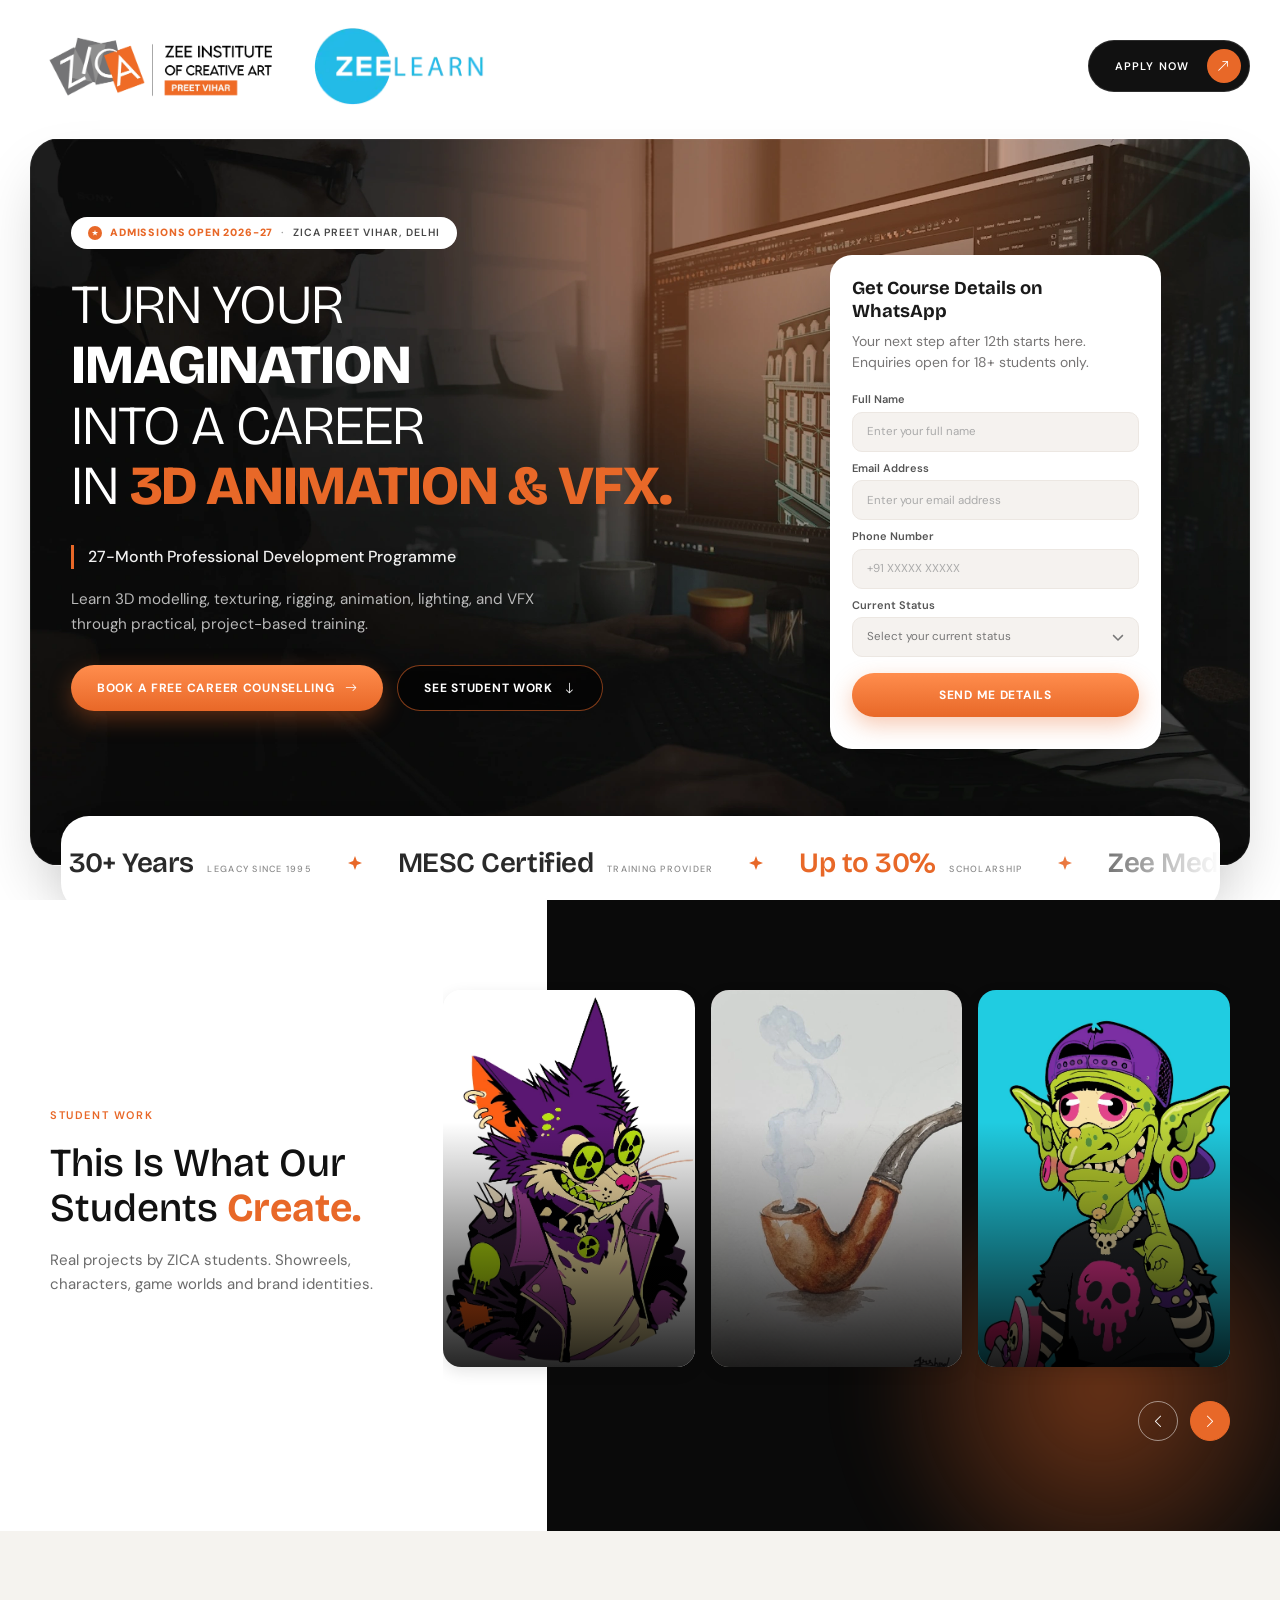
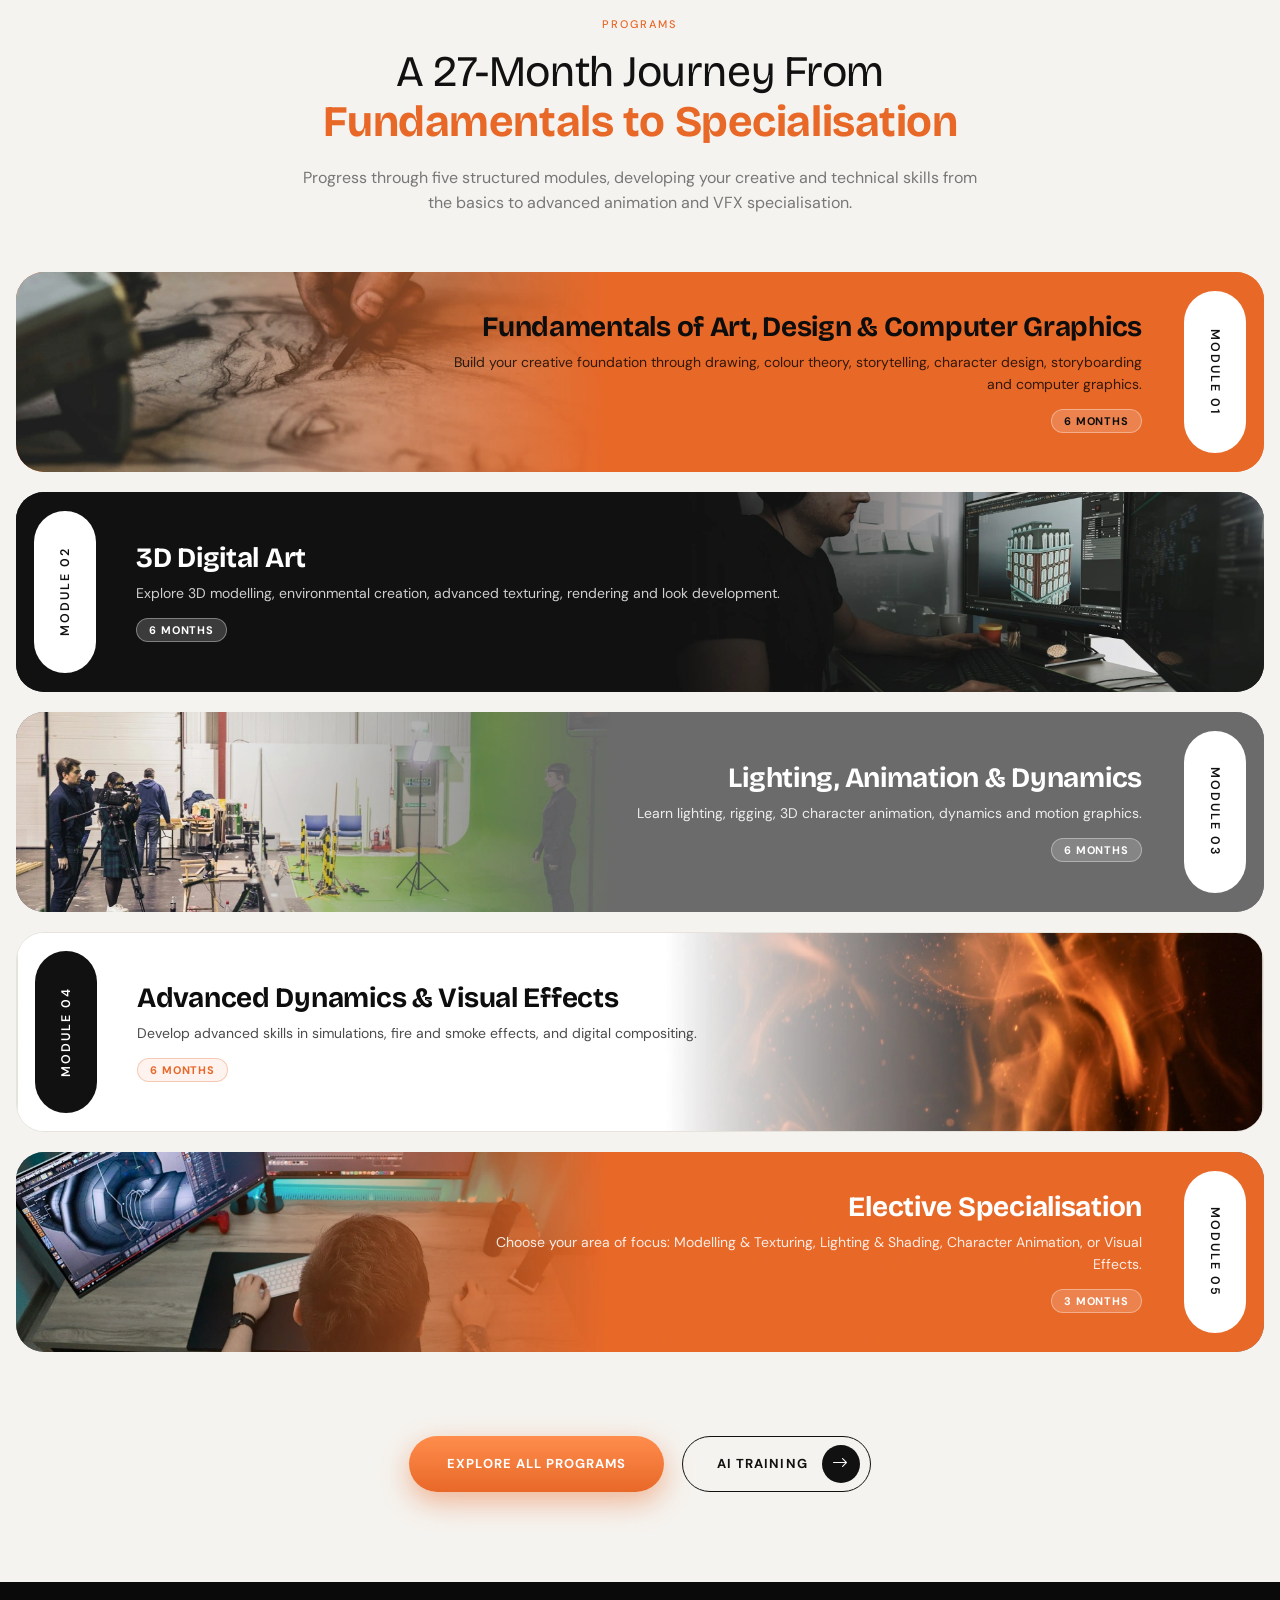
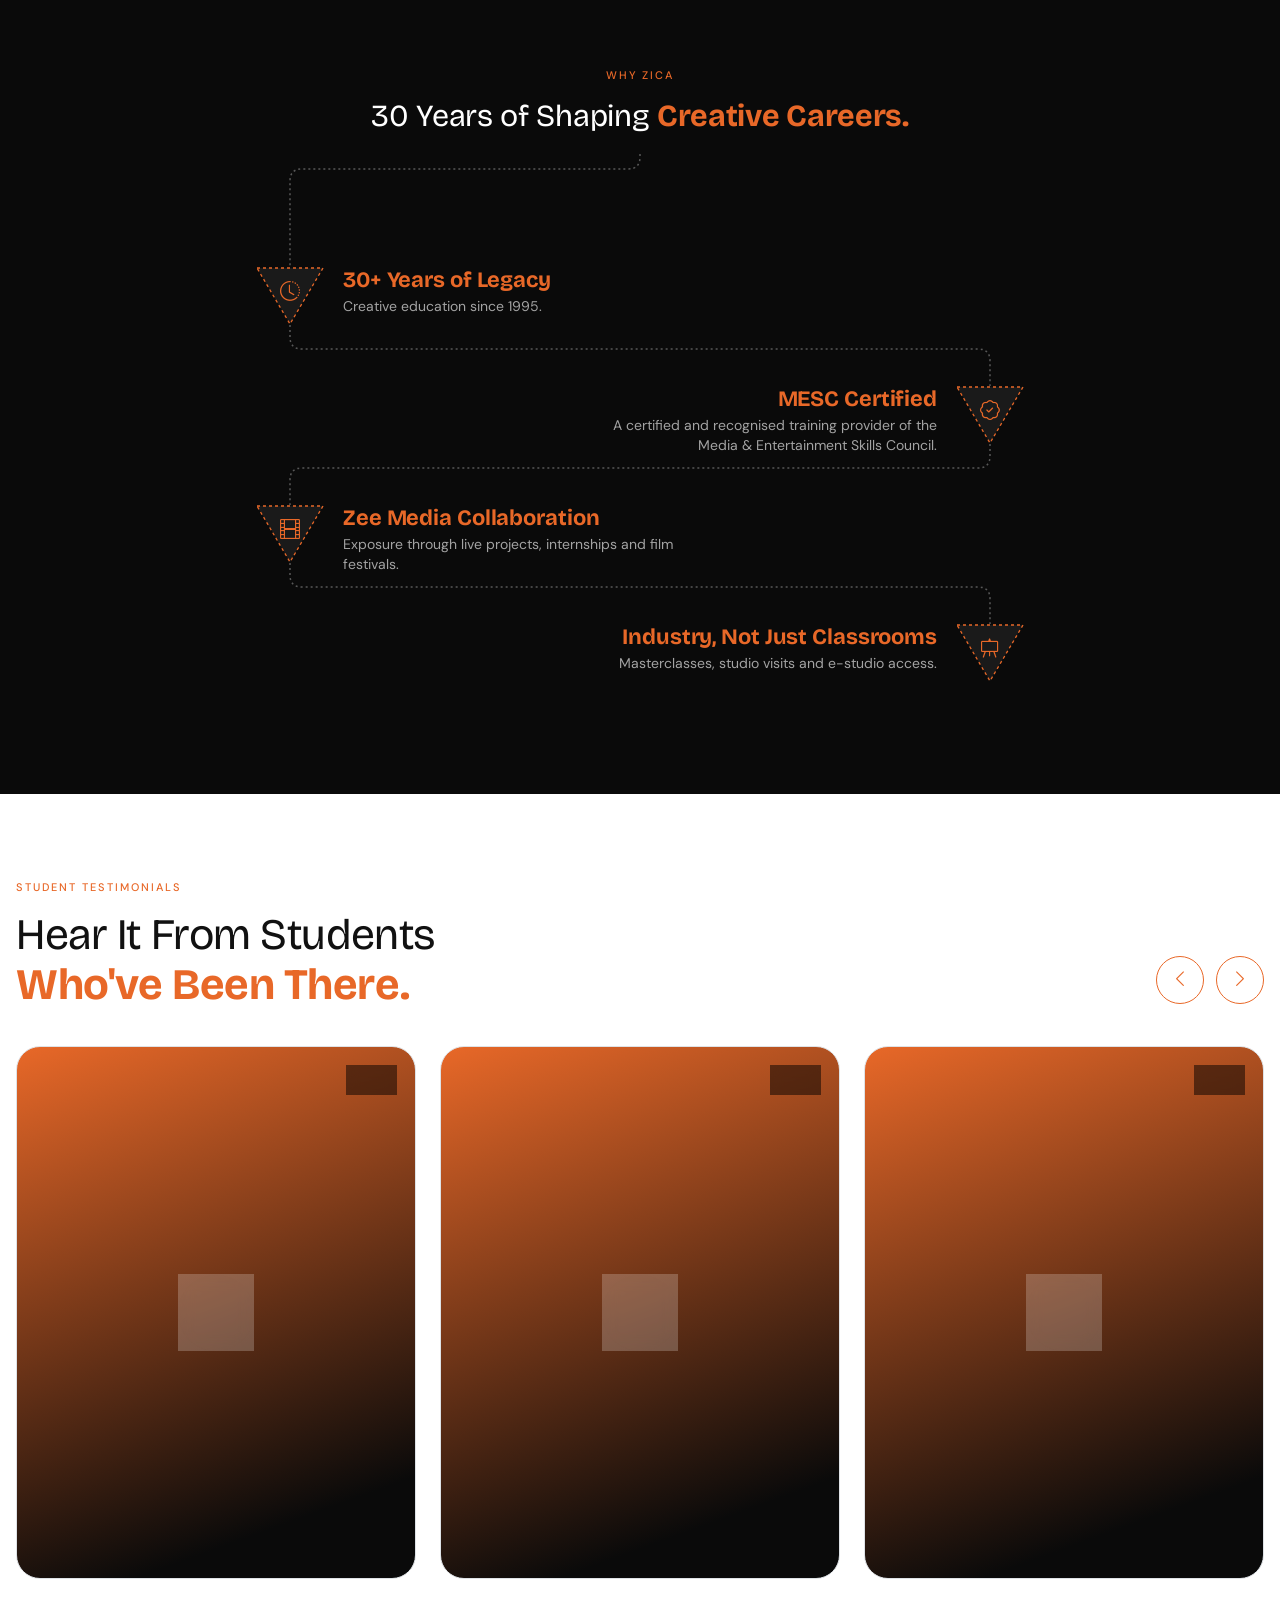
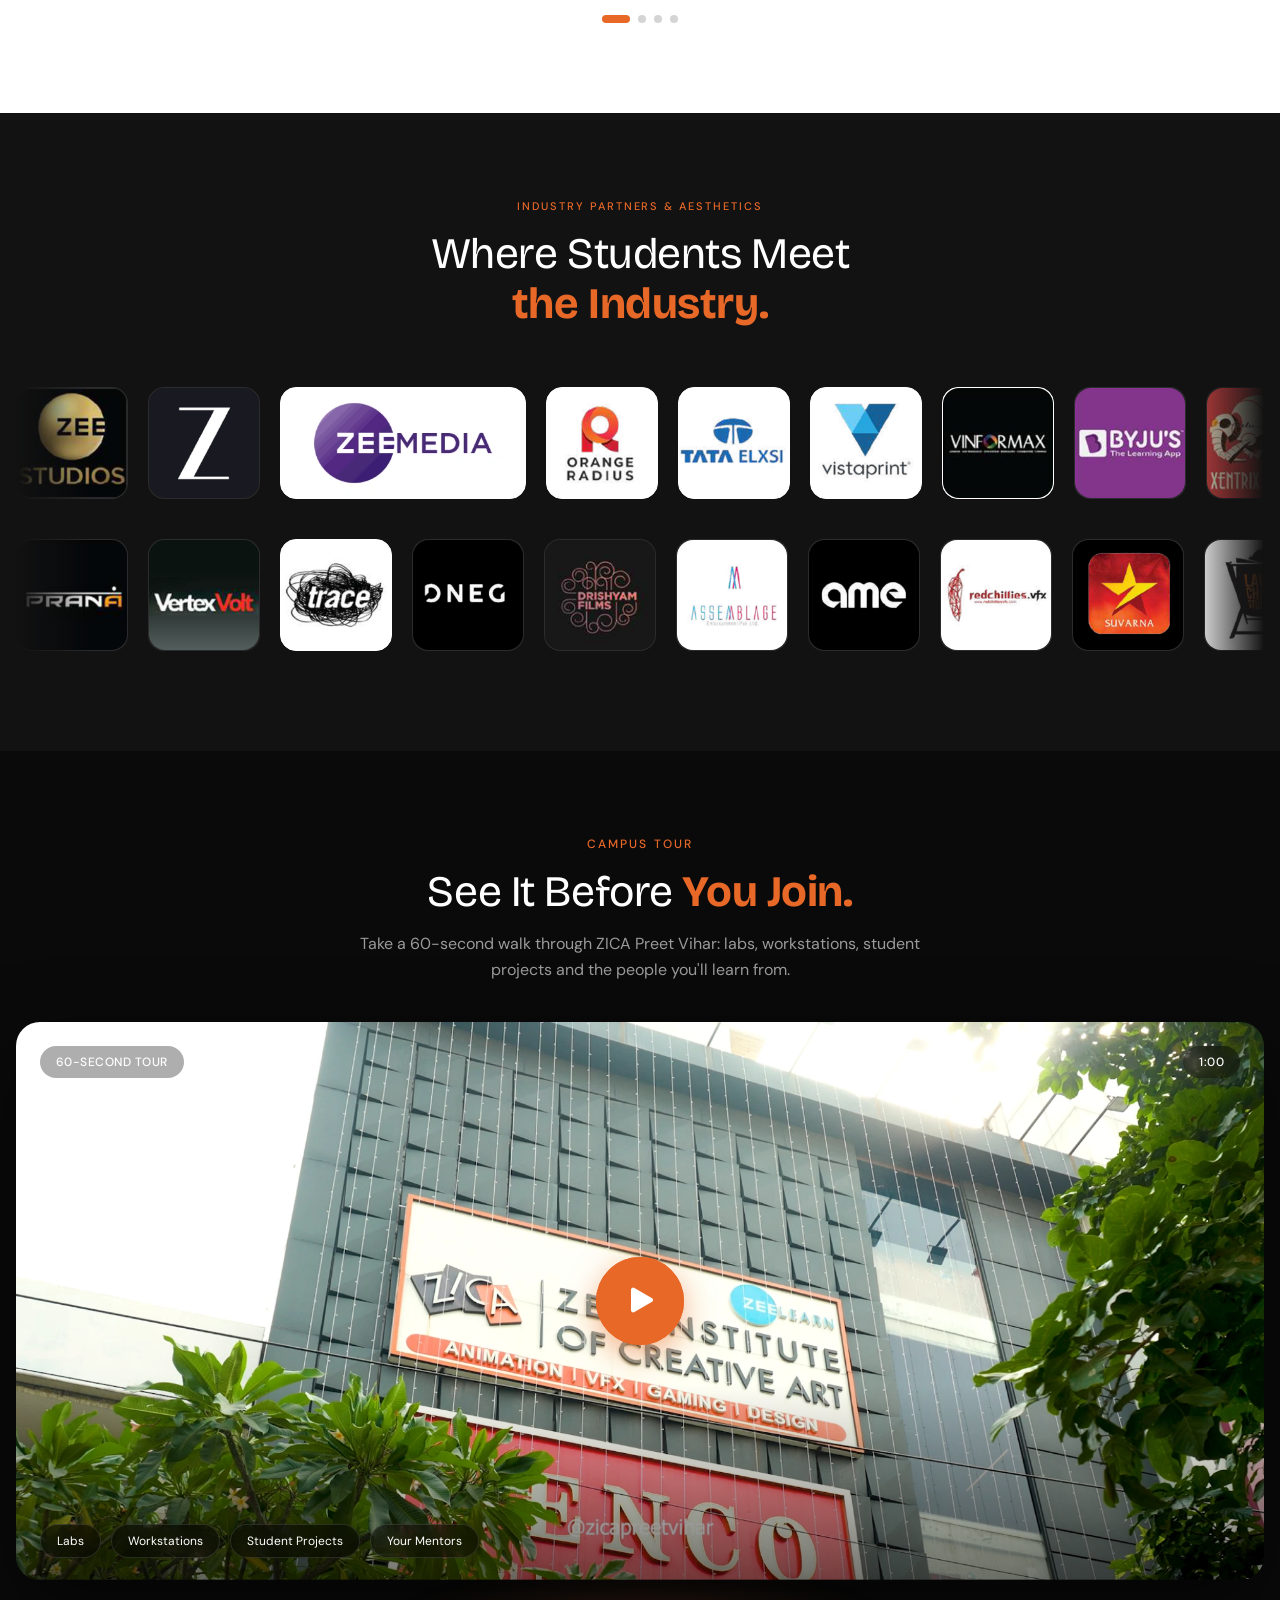
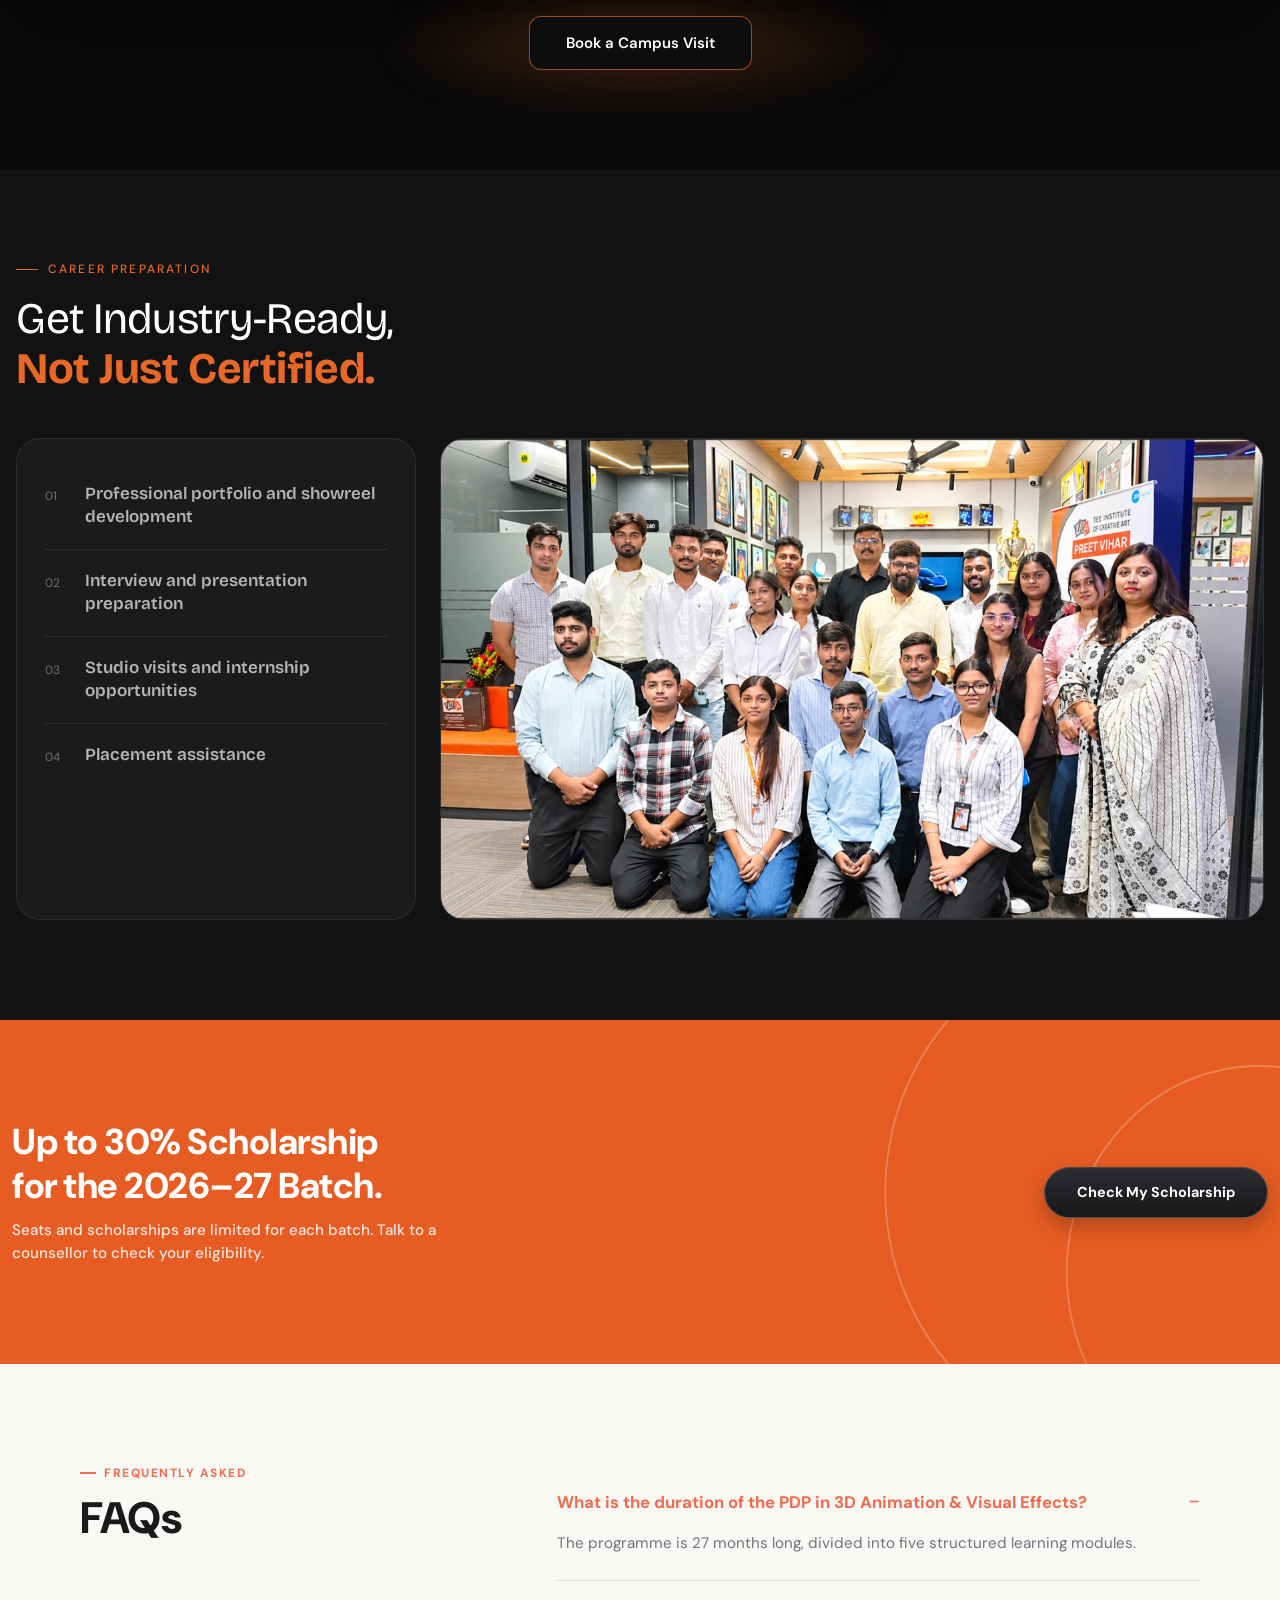
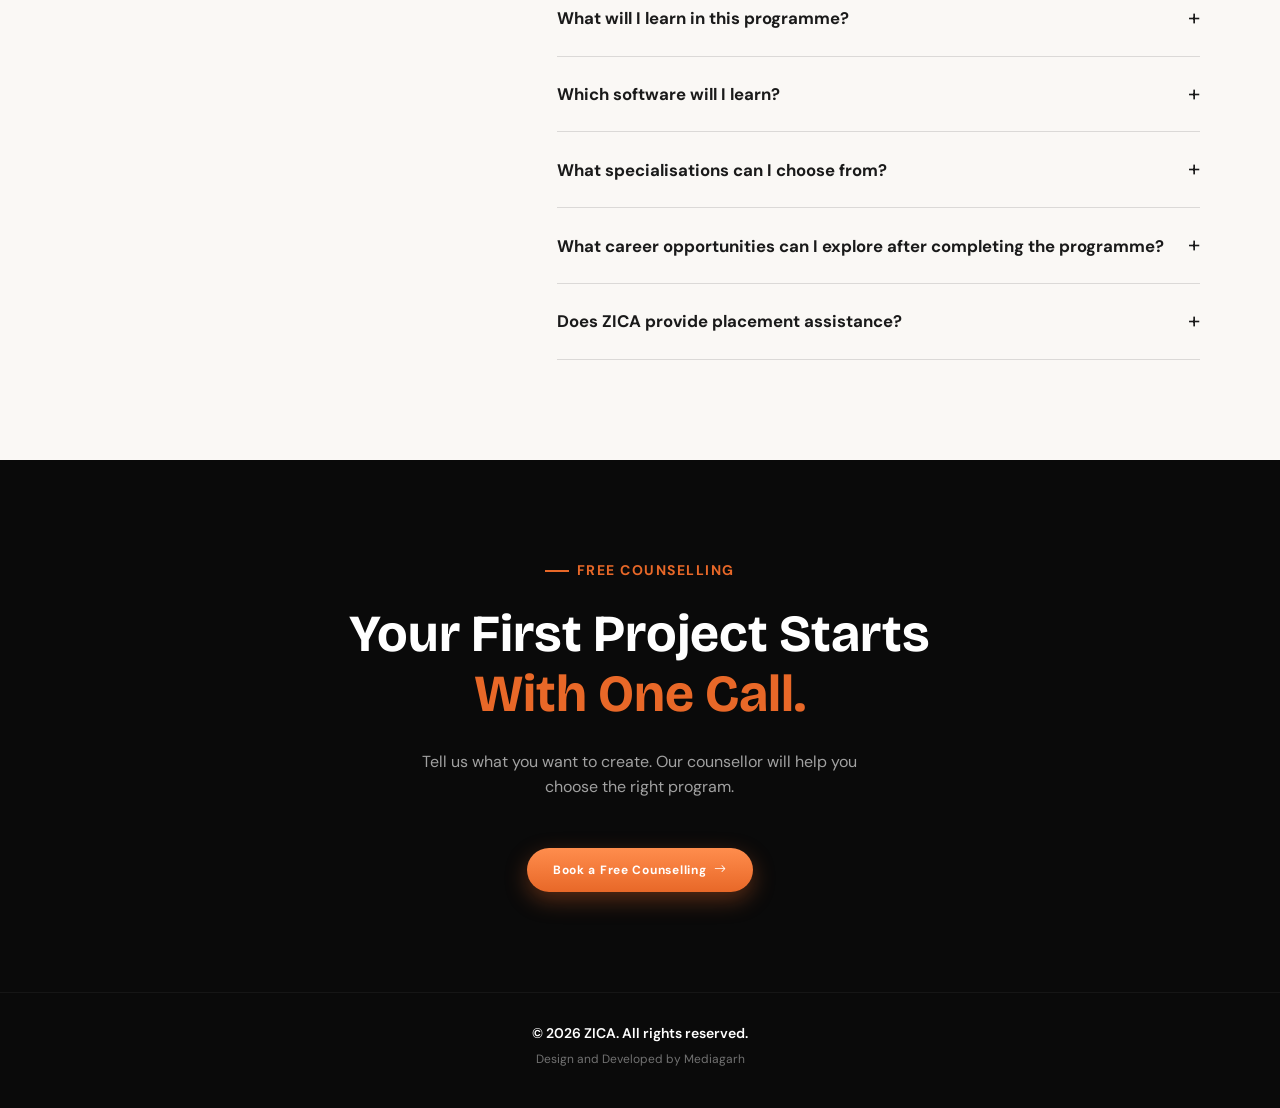
==== commit fe1eda61: "add new changs" ====
--- a/animation-courses/index.html
+++ b/animation-courses/index.html
@@ -191,13 +191,14 @@
                       </div>
 
                       <div class="mb-3">
-                        <label class="form-label-sm">Course of Interest</label>
-                        <select class="form-input form-select-custom" name="course" required>
-                          <option value="" selected disabled>Select a course</option>
-                          <option value="Animation & VFX">Animation &amp; VFX</option>
-                          <option value="Game Design">Game Design</option>
-                          <option value="Graphic Design">Graphic Design</option>
-                          <option value="Video Editing">Video Editing</option>
+                        <label class="form-label-sm">Current Status</label>
+                        <select class="form-input form-select-custom" name="status" required>
+                          <option value="" selected disabled>Select your current status</option>
+                          <option value="Completed 12th">Completed 12th</option>
+                          <option value="Pursuing graduation">Pursuing graduation</option>
+                          <option value="Graduate / Post-graduate">Graduate / Post-graduate</option>
+                          <option value="Working professional">Working professional</option>
+                          <option value="Other">Other</option>
                         </select>
                       </div>
 
@@ -286,13 +287,6 @@
             <p class="sw-text">
               Real projects by ZICA students. Showreels, characters, game worlds and brand identities.
             </p>
-
-            <div class="sw-pills">
-              <span class="sw-pill">Animation &amp; VFX</span>
-              <span class="sw-pill">Game Art</span>
-              <span class="sw-pill">Graphic Design</span>
-              <span class="sw-pill">UI/UX</span>
-            </div>
           </div>
 
           <!-- RIGHT SLIDER -->
@@ -1172,7 +1166,8 @@
               }),
             );
 
-            window.location.href = 'https://admission.zicapreetvihar.com/thankyou';
+            // relative path so it works on any domain/environment
+            window.location.href = '../thankyou';
           } catch (err) {
             msg.style.color = 'red';
             msg.textContent = 'Something went wrong. Please try again.';
--- a/animation-courses/css/style.css
+++ b/animation-courses/css/style.css
@@ -405,14 +405,14 @@
 .hero-bottom {
   position: absolute;
   left: 0;
-  bottom: -50px;
+  bottom: -70px;
   width: 100%;
   height: 120px;
   pointer-events: none; /* never block clicks on the card */
 }
 
 .stats-strip {
-  width: 90%;
+  width: 95%;
   max-width: 1600px;
   border-radius: 18px 0 0 28px;
   overflow: hidden;
